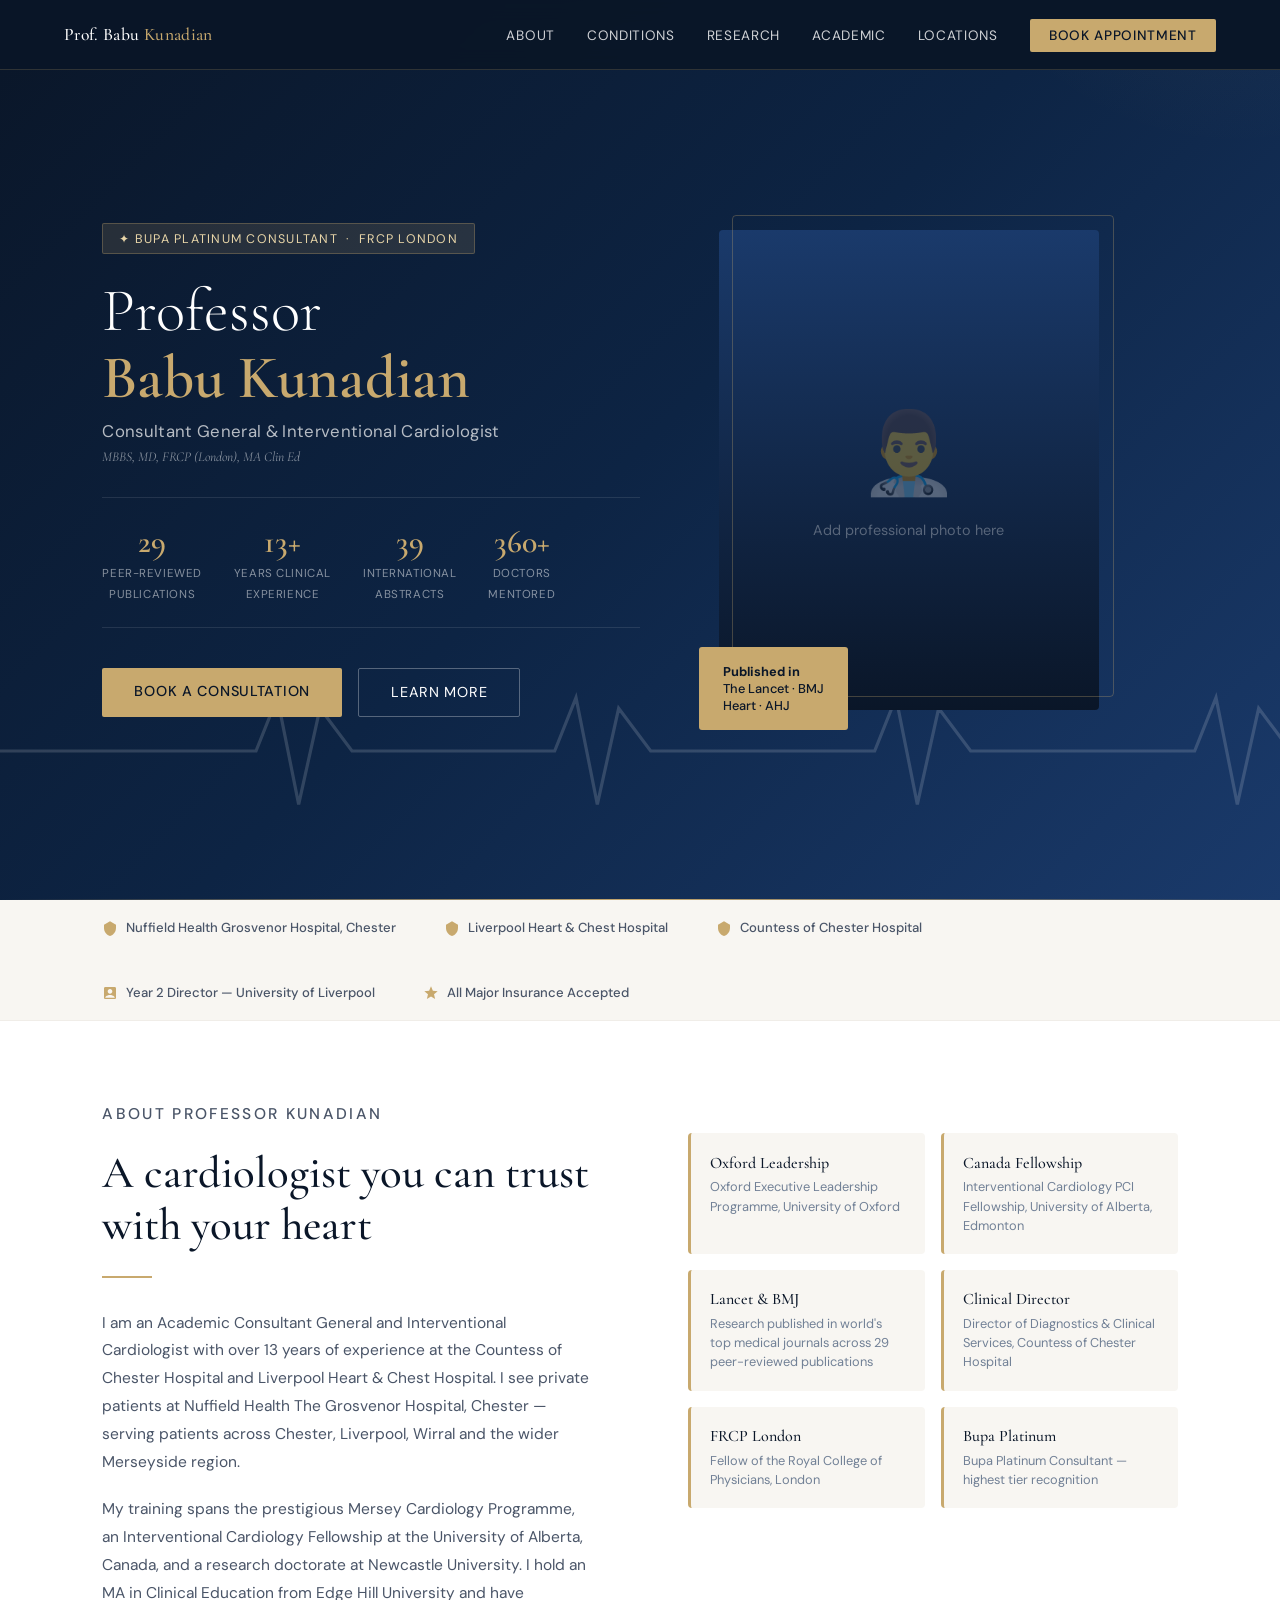
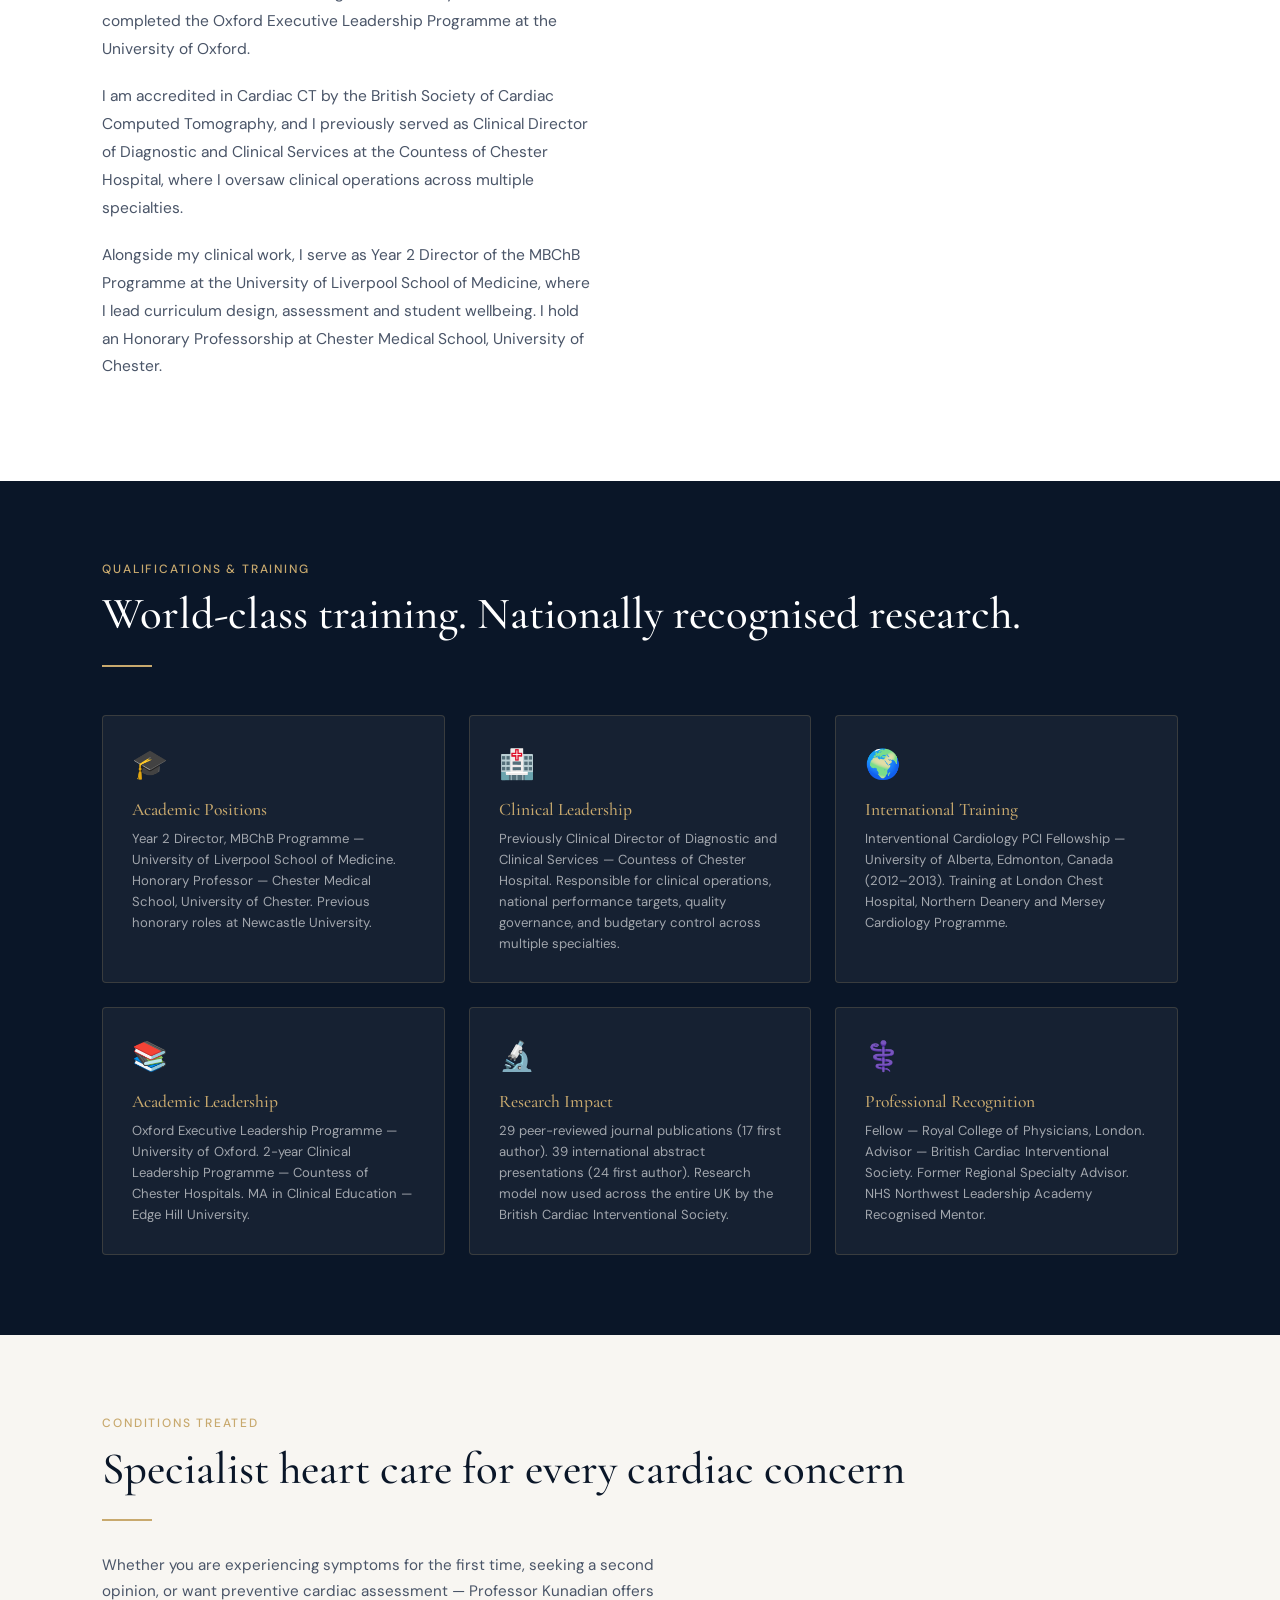
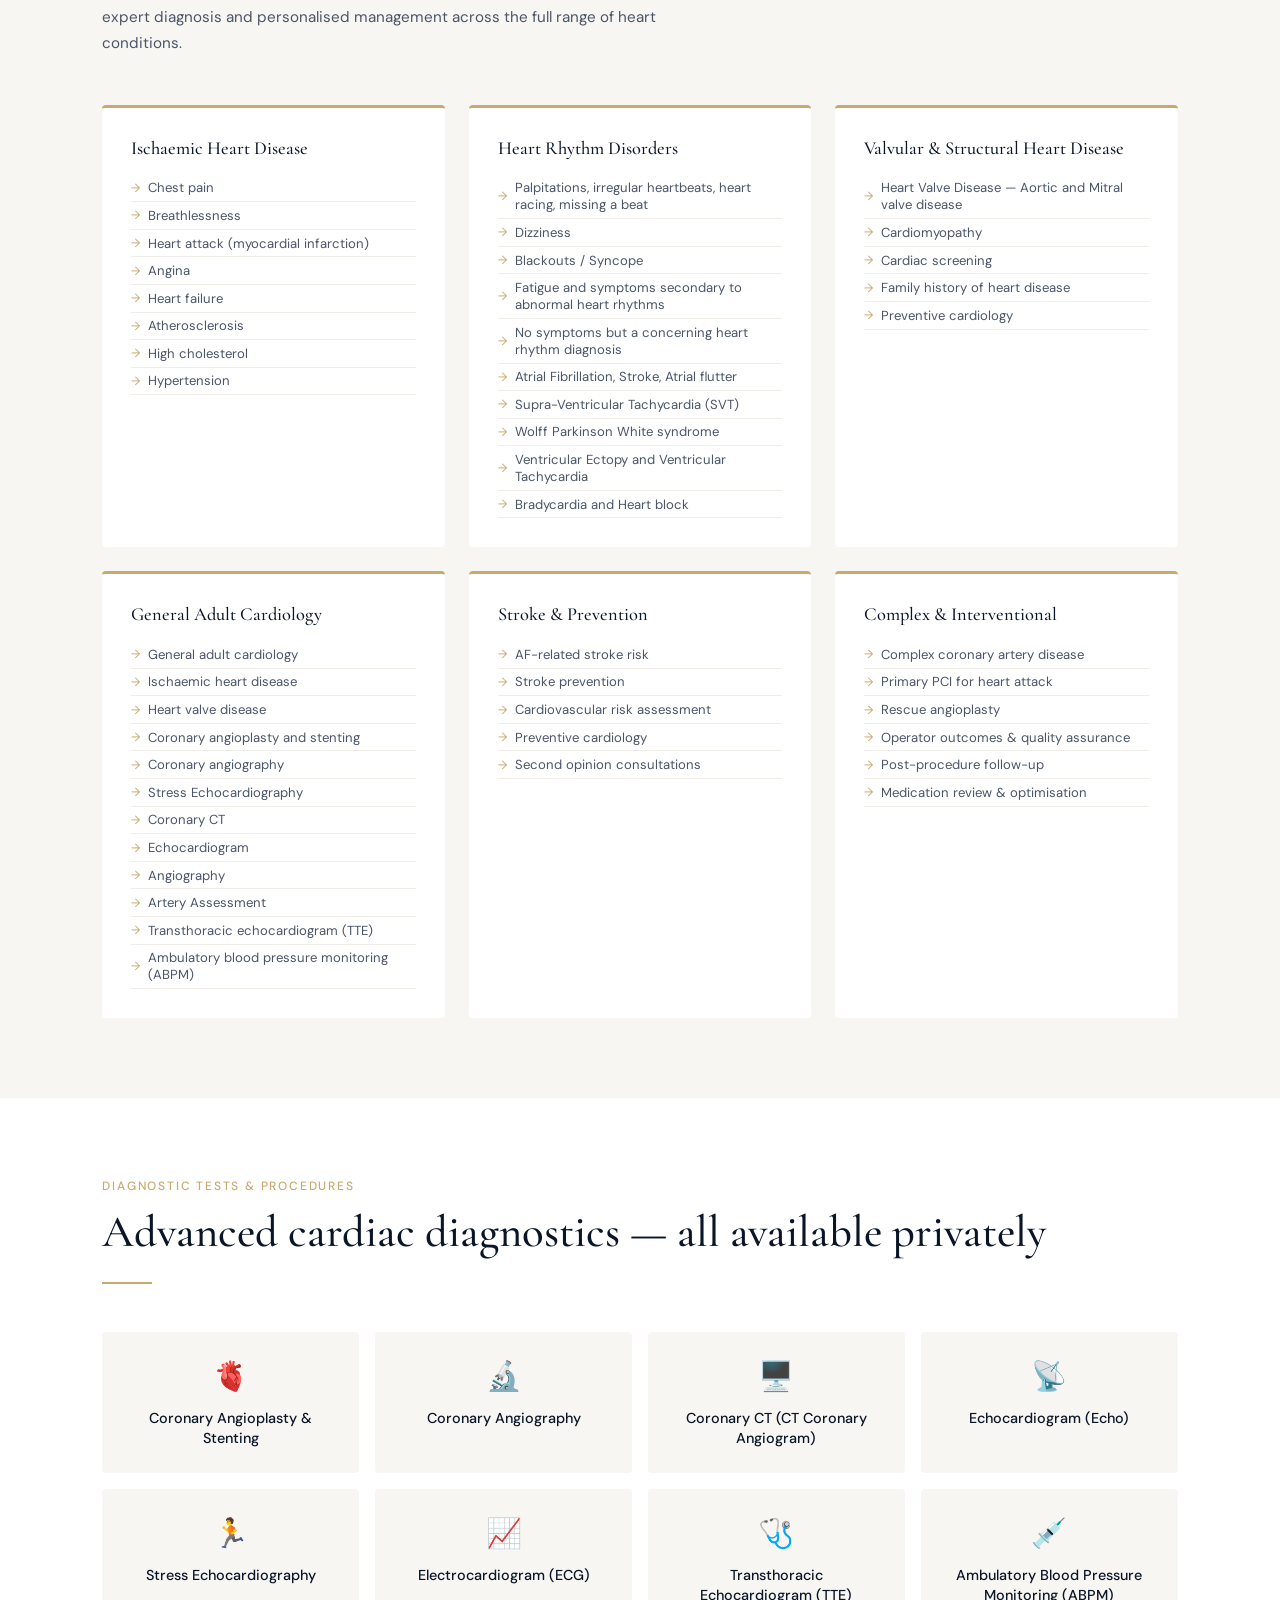
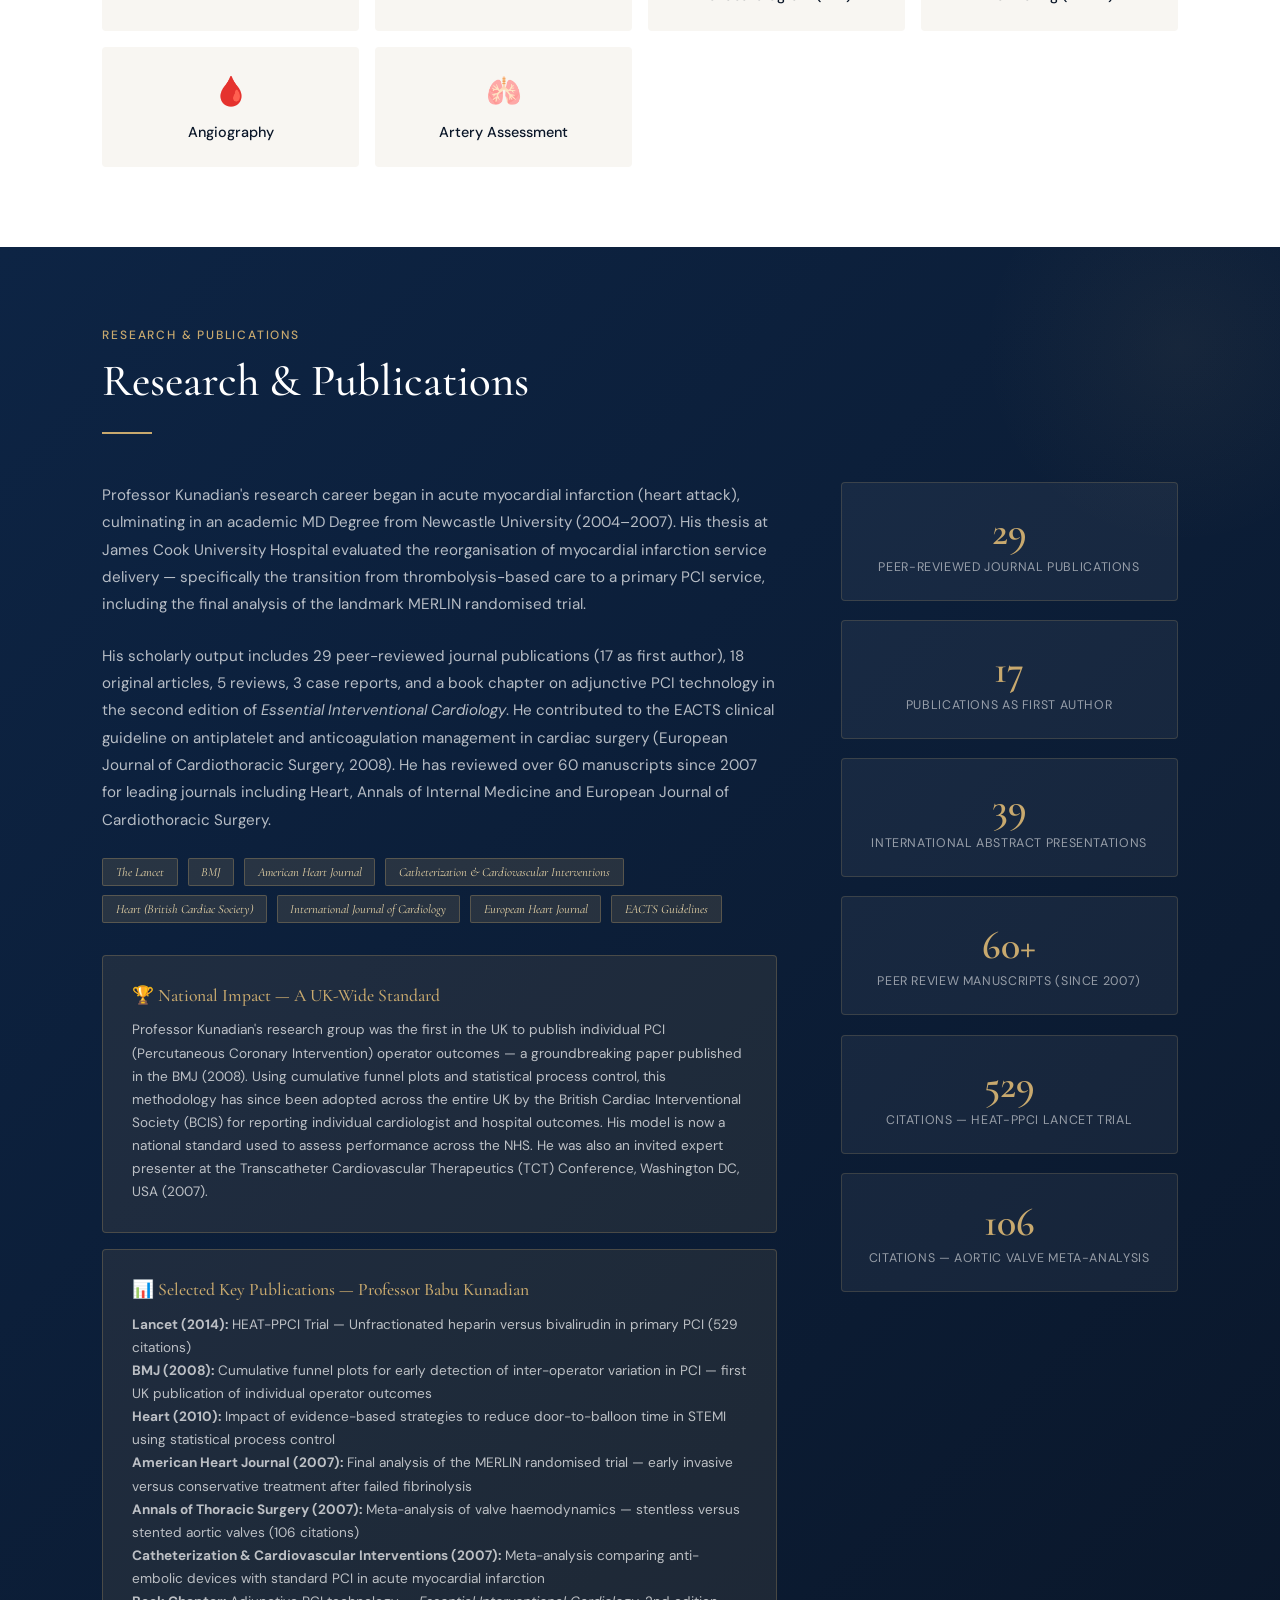
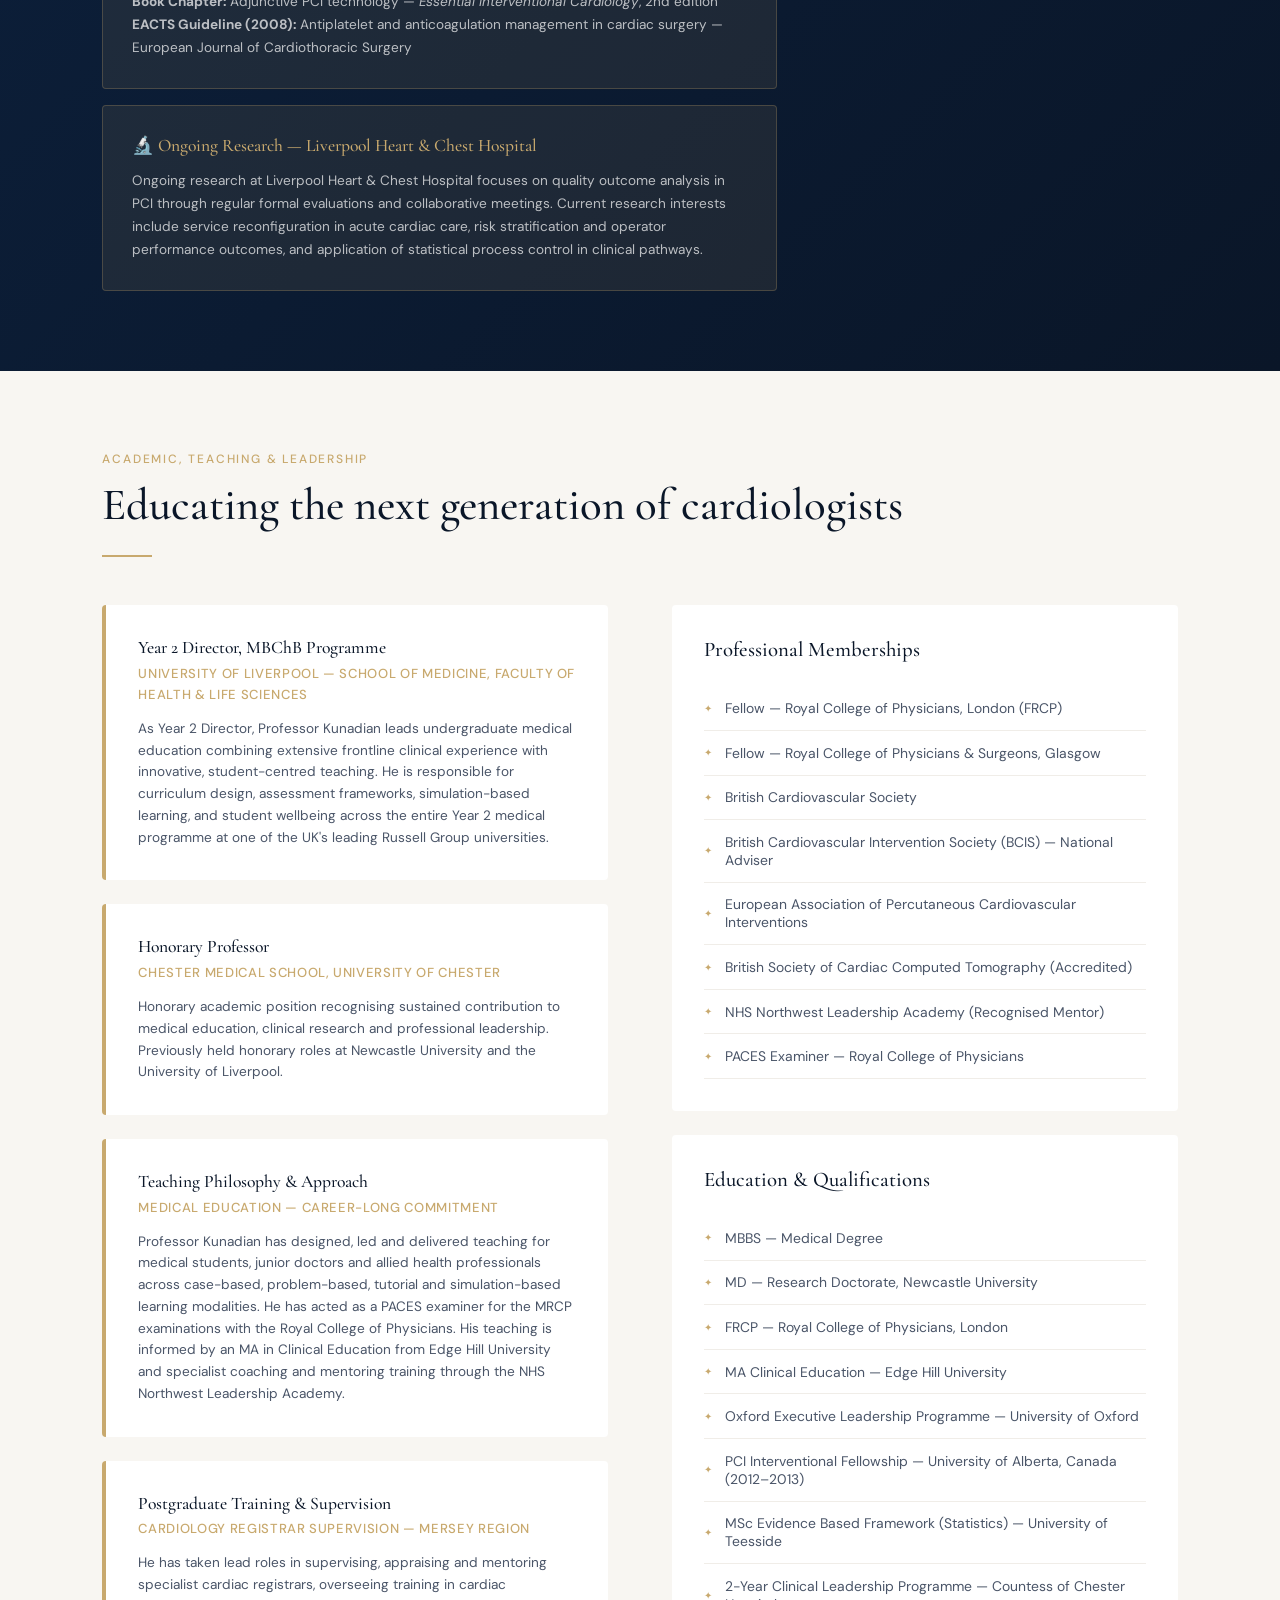
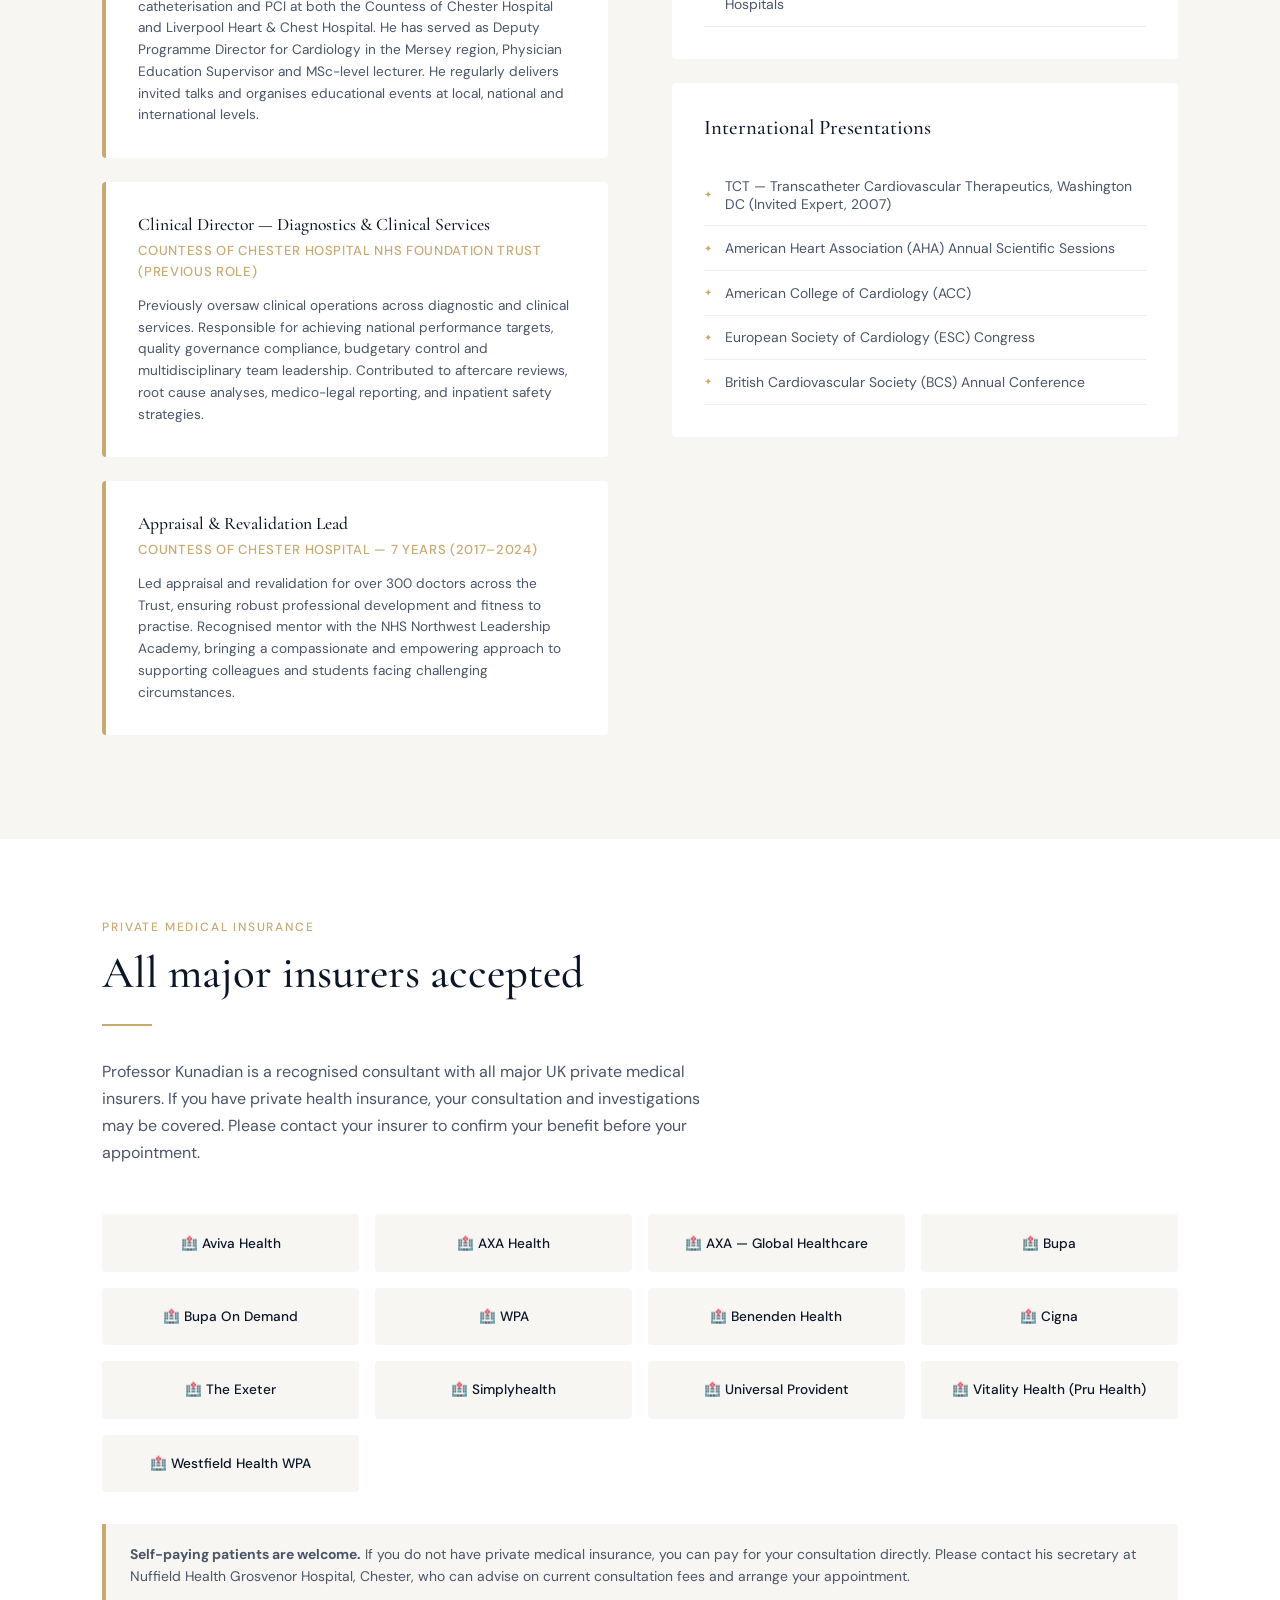
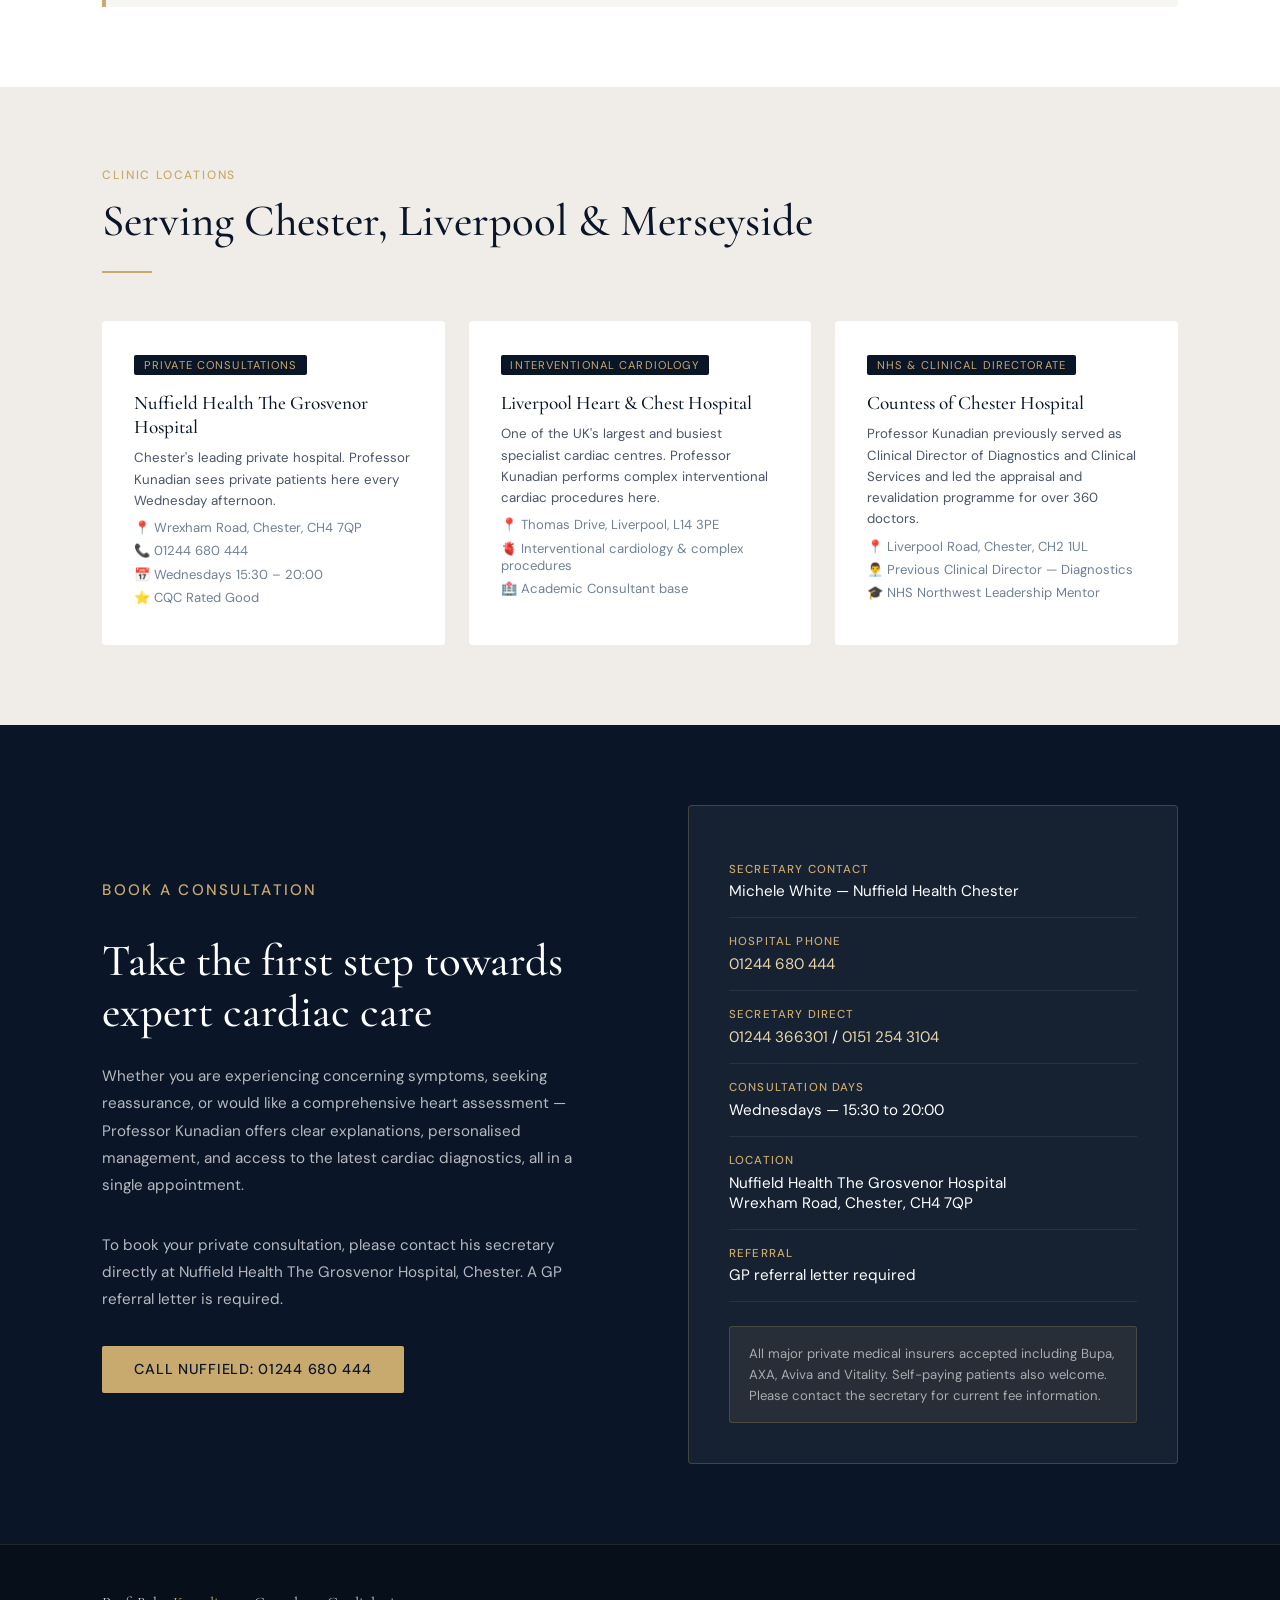
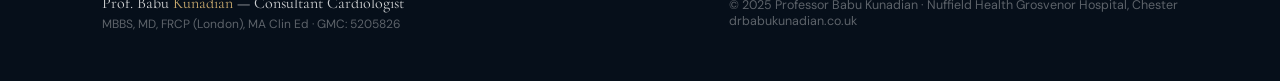
==== index.html @ ca79bd76 "Rename index .html to index.html" ====
<!-- v2.0 updated -->
<!DOCTYPE html>
<html lang="en">
<head>
<meta charset="UTF-8">
<meta name="viewport" content="width=device-width, initial-scale=1.0">
<title>Professor Babu Kunadian | Consultant Cardiologist | Chester & Liverpool</title>
<meta name="description" content="Professor Babu Kunadian - Consultant General and Interventional Cardiologist serving Chester, Liverpool and Merseyside. Nuffield Health Grosvenor Hospital, Chester. Published in The Lancet and BMJ.">
<link rel="preconnect" href="https://fonts.googleapis.com">
<link href="https://fonts.googleapis.com/css2?family=Cormorant+Garamond:wght@300;400;500;600;700&family=DM+Sans:wght@300;400;500&display=swap" rel="stylesheet">
<style>
  :root {
    --navy: #0a1628;
    --deep-blue: #0d2444;
    --mid-blue: #1a3a6b;
    --accent: #c8a96e;
    --accent-light: #e8d5a8;
    --white: #ffffff;
    --off-white: #f8f6f2;
    --light-grey: #f0ede8;
    --text-dark: #1a1a2e;
    --text-mid: #4a5568;
    --text-light: #718096;
    --nhs-blue: #005eb8;
  }

  * { margin: 0; padding: 0; box-sizing: border-box; }

  html { scroll-behavior: smooth; }

  body {
    font-family: 'DM Sans', sans-serif;
    color: var(--text-dark);
    background: var(--white);
    overflow-x: hidden;
  }

  h1, h2, h3, h4 {
    font-family: 'Cormorant Garamond', serif;
    font-weight: 500;
  }

  /* NAV */
  nav {
    position: fixed;
    top: 0; left: 0; right: 0;
    z-index: 1000;
    background: rgba(10, 22, 40, 0.97);
    backdrop-filter: blur(10px);
    padding: 0 5%;
    display: flex;
    justify-content: space-between;
    align-items: center;
    height: 70px;
    border-bottom: 1px solid rgba(200, 169, 110, 0.2);
  }

  .nav-logo {
    font-family: 'Cormorant Garamond', serif;
    color: var(--white);
    font-size: 1.1rem;
    font-weight: 500;
    letter-spacing: 0.02em;
  }

  .nav-logo span { color: var(--accent); }

  .nav-links {
    display: flex;
    gap: 2rem;
    list-style: none;
  }

  .nav-links a {
    color: rgba(255,255,255,0.8);
    text-decoration: none;
    font-size: 0.85rem;
    letter-spacing: 0.05em;
    text-transform: uppercase;
    transition: color 0.3s;
  }

  .nav-links a:hover { color: var(--accent); }

  .nav-cta {
    background: var(--accent);
    color: var(--navy) !important;
    padding: 0.5rem 1.2rem;
    border-radius: 2px;
    font-weight: 500 !important;
  }

  /* HERO */
  .hero {
    min-height: 100vh;
    background: linear-gradient(135deg, var(--navy) 0%, var(--deep-blue) 50%, var(--mid-blue) 100%);
    display: grid;
    grid-template-columns: 1fr 1fr;
    align-items: center;
    padding: 100px 8% 60px;
    position: relative;
    overflow: hidden;
  }

  .hero::before {
    content: '';
    position: absolute;
    top: -50%;
    right: -20%;
    width: 600px;
    height: 600px;
    background: radial-gradient(circle, rgba(200,169,110,0.08) 0%, transparent 70%);
    border-radius: 50%;
  }

  .hero::after {
    content: '';
    position: absolute;
    bottom: 0;
    left: 0;
    right: 0;
    height: 1px;
    background: linear-gradient(90deg, transparent, var(--accent), transparent);
  }

  /* ECG line animation */
  .ecg-container {
    position: absolute;
    bottom: 80px;
    left: 0;
    right: 0;
    opacity: 0.15;
    overflow: hidden;
  }

  .ecg-line {
    width: 200%;
    animation: ecgScroll 8s linear infinite;
  }

  @keyframes ecgScroll {
    0% { transform: translateX(0); }
    100% { transform: translateX(-50%); }
  }

  .hero-content {
    position: relative;
    z-index: 2;
    animation: fadeInUp 1s ease forwards;
  }

  @keyframes fadeInUp {
    from { opacity: 0; transform: translateY(30px); }
    to { opacity: 1; transform: translateY(0); }
  }

  .hero-badge {
    display: inline-flex;
    align-items: center;
    gap: 0.5rem;
    background: rgba(200,169,110,0.15);
    border: 1px solid rgba(200,169,110,0.3);
    color: var(--accent-light);
    padding: 0.4rem 1rem;
    border-radius: 2px;
    font-size: 0.78rem;
    letter-spacing: 0.1em;
    text-transform: uppercase;
    margin-bottom: 1.5rem;
  }

  .hero h1 {
    font-size: 3.8rem;
    color: var(--white);
    line-height: 1.1;
    margin-bottom: 0.5rem;
    font-weight: 300;
  }

  .hero h1 strong {
    display: block;
    color: var(--accent);
    font-weight: 600;
  }

  .hero-title {
    color: rgba(255,255,255,0.7);
    font-size: 1.05rem;
    margin-bottom: 0.4rem;
    letter-spacing: 0.02em;
  }

  .hero-quals {
    color: rgba(255,255,255,0.5);
    font-size: 0.85rem;
    margin-bottom: 2rem;
    font-family: 'Cormorant Garamond', serif;
    font-style: italic;
  }

  .hero-stats {
    display: flex;
    gap: 2rem;
    margin-bottom: 2.5rem;
    padding: 1.5rem 0;
    border-top: 1px solid rgba(255,255,255,0.1);
    border-bottom: 1px solid rgba(255,255,255,0.1);
  }

  .stat {
    text-align: center;
  }

  .stat-number {
    font-family: 'Cormorant Garamond', serif;
    font-size: 2rem;
    color: var(--accent);
    font-weight: 600;
    display: block;
  }

  .stat-label {
    font-size: 0.72rem;
    color: rgba(255,255,255,0.5);
    text-transform: uppercase;
    letter-spacing: 0.05em;
  }

  .hero-btns {
    display: flex;
    gap: 1rem;
    flex-wrap: wrap;
  }

  .btn-primary {
    background: var(--accent);
    color: var(--navy);
    padding: 0.9rem 2rem;
    text-decoration: none;
    font-size: 0.9rem;
    font-weight: 500;
    letter-spacing: 0.05em;
    text-transform: uppercase;
    border-radius: 2px;
    transition: all 0.3s;
    display: inline-block;
  }

  .btn-primary:hover {
    background: var(--accent-light);
    transform: translateY(-2px);
  }

  .btn-outline {
    border: 1px solid rgba(255,255,255,0.3);
    color: var(--white);
    padding: 0.9rem 2rem;
    text-decoration: none;
    font-size: 0.9rem;
    letter-spacing: 0.05em;
    text-transform: uppercase;
    border-radius: 2px;
    transition: all 0.3s;
    display: inline-block;
  }

  .btn-outline:hover {
    border-color: var(--accent);
    color: var(--accent);
  }

  .hero-image {
    position: relative;
    z-index: 2;
    display: flex;
    justify-content: center;
    align-items: flex-end;
    animation: fadeInRight 1s ease 0.3s both;
  }

  @keyframes fadeInRight {
    from { opacity: 0; transform: translateX(30px); }
    to { opacity: 1; transform: translateX(0); }
  }

  .hero-photo-frame {
    position: relative;
    width: 380px;
    height: 480px;
  }

  .hero-photo-frame::before {
    content: '';
    position: absolute;
    top: -15px;
    right: -15px;
    width: 100%;
    height: 100%;
    border: 1px solid rgba(200,169,110,0.3);
    border-radius: 4px;
  }

  .hero-photo {
    width: 100%;
    height: 100%;
    object-fit: cover;
    border-radius: 4px;
    filter: brightness(0.95);
  }

  .hero-photo-placeholder {
    width: 100%;
    height: 100%;
    background: linear-gradient(180deg, var(--mid-blue) 0%, var(--navy) 100%);
    border-radius: 4px;
    display: flex;
    flex-direction: column;
    align-items: center;
    justify-content: center;
    color: rgba(255,255,255,0.3);
    font-size: 5rem;
  }

  .hero-credentials {
    position: absolute;
    bottom: -20px;
    left: -20px;
    background: var(--accent);
    color: var(--navy);
    padding: 1rem 1.5rem;
    border-radius: 3px;
    font-size: 0.8rem;
    font-weight: 500;
    max-width: 200px;
  }

  /* TRUST BAR */
  .trust-bar {
    background: var(--off-white);
    padding: 1.2rem 8%;
    display: flex;
    align-items: center;
    gap: 3rem;
    border-bottom: 1px solid var(--light-grey);
    flex-wrap: wrap;
  }

  .trust-item {
    display: flex;
    align-items: center;
    gap: 0.5rem;
    font-size: 0.82rem;
    color: var(--text-mid);
    font-weight: 500;
  }

  .trust-item svg {
    color: var(--accent);
    flex-shrink: 0;
  }

  /* SECTIONS */
  section { padding: 80px 8%; }

  .section-label {
    font-size: 0.75rem;
    letter-spacing: 0.15em;
    text-transform: uppercase;
    color: var(--accent);
    margin-bottom: 0.8rem;
    font-weight: 500;
  }

  .section-title {
    font-size: 2.8rem;
    color: var(--navy);
    line-height: 1.15;
    margin-bottom: 1.5rem;
  }

  .section-divider {
    width: 50px;
    height: 2px;
    background: var(--accent);
    margin-bottom: 2rem;
  }

  /* ABOUT */
  .about {
    background: var(--white);
    display: grid;
    grid-template-columns: 1fr 1fr;
    gap: 6rem;
    align-items: start;
  }

  .about-text p {
    color: var(--text-mid);
    line-height: 1.8;
    margin-bottom: 1.2rem;
    font-size: 0.97rem;
  }

  .about-highlights {
    display: grid;
    grid-template-columns: 1fr 1fr;
    gap: 1rem;
    margin-top: 2rem;
  }

  .highlight-card {
    background: var(--off-white);
    padding: 1.2rem;
    border-radius: 4px;
    border-left: 3px solid var(--accent);
  }

  .highlight-card h4 {
    font-family: 'Cormorant Garamond', serif;
    font-size: 1rem;
    color: var(--navy);
    margin-bottom: 0.3rem;
  }

  .highlight-card p {
    font-size: 0.8rem;
    color: var(--text-light);
    line-height: 1.5;
  }

  /* CREDENTIALS */
  .credentials-section {
    background: var(--navy);
    padding: 80px 8%;
  }

  .credentials-section .section-title { color: var(--white); }

  .credentials-grid {
    display: grid;
    grid-template-columns: repeat(3, 1fr);
    gap: 1.5rem;
    margin-top: 3rem;
  }

  .credential-card {
    background: rgba(255,255,255,0.05);
    border: 1px solid rgba(200,169,110,0.2);
    padding: 1.8rem;
    border-radius: 4px;
    transition: all 0.3s;
  }

  .credential-card:hover {
    background: rgba(200,169,110,0.08);
    border-color: rgba(200,169,110,0.4);
    transform: translateY(-3px);
  }

  .credential-icon {
    font-size: 1.8rem;
    margin-bottom: 1rem;
  }

  .credential-card h3 {
    font-size: 1.1rem;
    color: var(--accent);
    margin-bottom: 0.5rem;
    font-family: 'Cormorant Garamond', serif;
  }

  .credential-card p {
    font-size: 0.82rem;
    color: rgba(255,255,255,0.6);
    line-height: 1.6;
  }

  /* CONDITIONS */
  .conditions-section { background: var(--off-white); }

  .conditions-intro {
    max-width: 600px;
    margin-bottom: 3rem;
  }

  .conditions-intro p {
    color: var(--text-mid);
    line-height: 1.7;
    font-size: 0.95rem;
  }

  .conditions-grid {
    display: grid;
    grid-template-columns: repeat(3, 1fr);
    gap: 1.5rem;
  }

  .condition-card {
    background: var(--white);
    padding: 1.8rem;
    border-radius: 4px;
    border-top: 3px solid var(--accent);
    transition: all 0.3s;
  }

  .condition-card:hover {
    transform: translateY(-4px);
    box-shadow: 0 15px 40px rgba(0,0,0,0.08);
  }

  .condition-card h3 {
    font-size: 1.15rem;
    color: var(--navy);
    margin-bottom: 1rem;
    font-family: 'Cormorant Garamond', serif;
  }

  .condition-card ul {
    list-style: none;
    padding: 0;
  }

  .condition-card ul li {
    font-size: 0.82rem;
    color: var(--text-mid);
    padding: 0.3rem 0;
    border-bottom: 1px solid var(--light-grey);
    display: flex;
    align-items: center;
    gap: 0.5rem;
  }

  .condition-card ul li::before {
    content: '→';
    color: var(--accent);
    font-size: 0.75rem;
  }

  /* TREATMENTS */
  .treatments-section { background: var(--white); }

  .treatments-grid {
    display: grid;
    grid-template-columns: repeat(4, 1fr);
    gap: 1rem;
    margin-top: 3rem;
  }

  .treatment-item {
    background: var(--off-white);
    padding: 1.5rem;
    border-radius: 4px;
    text-align: center;
    transition: all 0.3s;
    border: 1px solid transparent;
  }

  .treatment-item:hover {
    border-color: var(--accent);
    background: white;
  }

  .treatment-icon { font-size: 1.8rem; margin-bottom: 0.8rem; }

  .treatment-item h4 {
    font-size: 0.9rem;
    color: var(--navy);
    font-family: 'DM Sans', sans-serif;
    font-weight: 500;
    line-height: 1.4;
  }

  /* RESEARCH */
  .research-section {
    background: linear-gradient(135deg, var(--deep-blue) 0%, var(--navy) 100%);
    padding: 80px 8%;
    position: relative;
    overflow: hidden;
  }

  .research-section::before {
    content: '';
    position: absolute;
    top: -100px;
    right: -100px;
    width: 400px;
    height: 400px;
    background: radial-gradient(circle, rgba(200,169,110,0.06) 0%, transparent 70%);
    border-radius: 50%;
  }

  .research-section .section-title { color: var(--white); }

  .research-grid {
    display: grid;
    grid-template-columns: 2fr 1fr;
    gap: 4rem;
    margin-top: 3rem;
    align-items: start;
  }

  .research-main p {
    color: rgba(255,255,255,0.7);
    line-height: 1.8;
    margin-bottom: 1.5rem;
    font-size: 0.95rem;
  }

  .research-impact {
    background: rgba(200,169,110,0.1);
    border: 1px solid rgba(200,169,110,0.25);
    padding: 1.8rem;
    border-radius: 4px;
    margin-top: 1.5rem;
  }

  .research-impact h4 {
    font-family: 'Cormorant Garamond', serif;
    color: var(--accent);
    font-size: 1.1rem;
    margin-bottom: 0.8rem;
  }

  .research-impact p {
    color: rgba(255,255,255,0.7);
    font-size: 0.85rem;
    line-height: 1.7;
    margin: 0;
  }

  .research-stats {
    display: flex;
    flex-direction: column;
    gap: 1.2rem;
  }

  .research-stat-card {
    background: rgba(255,255,255,0.05);
    border: 1px solid rgba(200,169,110,0.2);
    padding: 1.5rem;
    border-radius: 4px;
    text-align: center;
  }

  .research-stat-number {
    font-family: 'Cormorant Garamond', serif;
    font-size: 2.5rem;
    color: var(--accent);
    font-weight: 600;
    display: block;
  }

  .research-stat-label {
    font-size: 0.78rem;
    color: rgba(255,255,255,0.55);
    text-transform: uppercase;
    letter-spacing: 0.05em;
  }

  .publications-badge {
    display: flex;
    flex-wrap: wrap;
    gap: 0.6rem;
    margin-top: 1.5rem;
  }

  .pub-badge {
    background: rgba(200,169,110,0.15);
    border: 1px solid rgba(200,169,110,0.3);
    color: var(--accent-light);
    padding: 0.3rem 0.8rem;
    border-radius: 2px;
    font-size: 0.78rem;
    font-family: 'Cormorant Garamond', serif;
    font-style: italic;
  }

  /* ACADEMIC */
  .academic-section { background: var(--off-white); }

  .academic-grid {
    display: grid;
    grid-template-columns: 1fr 1fr;
    gap: 4rem;
    margin-top: 3rem;
  }

  .academic-role {
    background: var(--white);
    padding: 2rem;
    border-radius: 4px;
    border-left: 4px solid var(--accent);
    margin-bottom: 1.5rem;
  }

  .academic-role h4 {
    font-family: 'Cormorant Garamond', serif;
    font-size: 1.1rem;
    color: var(--navy);
    margin-bottom: 0.3rem;
  }

  .academic-role .org {
    font-size: 0.82rem;
    color: var(--accent);
    font-weight: 500;
    margin-bottom: 0.8rem;
    text-transform: uppercase;
    letter-spacing: 0.05em;
  }

  .academic-role p {
    font-size: 0.85rem;
    color: var(--text-mid);
    line-height: 1.6;
  }

  .memberships-list {
    background: var(--white);
    padding: 2rem;
    border-radius: 4px;
  }

  .memberships-list h3 {
    font-size: 1.3rem;
    color: var(--navy);
    margin-bottom: 1.5rem;
  }

  .membership-item {
    display: flex;
    align-items: center;
    gap: 0.8rem;
    padding: 0.8rem 0;
    border-bottom: 1px solid var(--light-grey);
    font-size: 0.87rem;
    color: var(--text-mid);
  }

  .membership-item::before {
    content: '✦';
    color: var(--accent);
    font-size: 0.6rem;
    flex-shrink: 0;
  }

  /* INSURANCE */
  .insurance-section { background: var(--white); }

  .insurance-intro {
    max-width: 600px;
    margin-bottom: 3rem;
  }

  .insurance-intro p {
    color: var(--text-mid);
    line-height: 1.7;
  }

  .insurance-grid {
    display: grid;
    grid-template-columns: repeat(4, 1fr);
    gap: 1rem;
    margin-bottom: 2rem;
  }

  .insurer-card {
    background: var(--off-white);
    padding: 1.2rem;
    border-radius: 4px;
    text-align: center;
    font-size: 0.85rem;
    color: var(--navy);
    font-weight: 500;
    border: 1px solid transparent;
    transition: all 0.3s;
  }

  .insurer-card:hover {
    border-color: var(--accent);
    background: var(--white);
  }

  .self-pay-note {
    background: var(--off-white);
    border-left: 4px solid var(--accent);
    padding: 1.2rem 1.5rem;
    border-radius: 0 4px 4px 0;
    font-size: 0.87rem;
    color: var(--text-mid);
    line-height: 1.6;
  }

  /* LOCATIONS */
  .locations-section { background: var(--light-grey); }

  .locations-grid {
    display: grid;
    grid-template-columns: repeat(3, 1fr);
    gap: 1.5rem;
    margin-top: 3rem;
  }

  .location-card {
    background: var(--white);
    padding: 2rem;
    border-radius: 4px;
    transition: all 0.3s;
  }

  .location-card:hover {
    transform: translateY(-4px);
    box-shadow: 0 15px 40px rgba(0,0,0,0.08);
  }

  .location-tag {
    display: inline-block;
    background: var(--navy);
    color: var(--accent);
    font-size: 0.7rem;
    padding: 0.2rem 0.6rem;
    border-radius: 2px;
    text-transform: uppercase;
    letter-spacing: 0.1em;
    margin-bottom: 1rem;
  }

  .location-card h3 {
    font-size: 1.2rem;
    color: var(--navy);
    margin-bottom: 0.5rem;
  }

  .location-card p {
    font-size: 0.83rem;
    color: var(--text-mid);
    line-height: 1.6;
    margin-bottom: 0.5rem;
  }

  .location-detail {
    display: flex;
    align-items: center;
    gap: 0.4rem;
    font-size: 0.82rem;
    color: var(--text-light);
    margin-bottom: 0.4rem;
  }

  /* BOOKING */
  .booking-section {
    background: var(--navy);
    padding: 80px 8%;
    display: grid;
    grid-template-columns: 1fr 1fr;
    gap: 6rem;
    align-items: center;
  }

  .booking-content .section-title { color: var(--white); }

  .booking-content p {
    color: rgba(255,255,255,0.7);
    line-height: 1.8;
    margin-bottom: 2rem;
    font-size: 0.95rem;
  }

  .booking-details {
    background: rgba(255,255,255,0.05);
    border: 1px solid rgba(200,169,110,0.25);
    padding: 2.5rem;
    border-radius: 4px;
  }

  .booking-detail-item {
    padding: 1rem 0;
    border-bottom: 1px solid rgba(255,255,255,0.08);
  }

  .booking-detail-item:last-child { border-bottom: none; }

  .booking-detail-label {
    font-size: 0.72rem;
    text-transform: uppercase;
    letter-spacing: 0.1em;
    color: var(--accent);
    margin-bottom: 0.3rem;
    font-weight: 500;
  }

  .booking-detail-value {
    font-size: 0.95rem;
    color: var(--white);
    font-weight: 400;
  }

  .booking-detail-value a {
    color: var(--accent-light);
    text-decoration: none;
  }

  .booking-note {
    background: rgba(200,169,110,0.1);
    border: 1px solid rgba(200,169,110,0.2);
    padding: 1rem 1.2rem;
    border-radius: 3px;
    font-size: 0.82rem;
    color: rgba(255,255,255,0.6);
    margin-top: 1.5rem;
    line-height: 1.6;
  }

  /* FOOTER */
  footer {
    background: #060f1a;
    padding: 3rem 8%;
    display: flex;
    justify-content: space-between;
    align-items: center;
    flex-wrap: wrap;
    gap: 1rem;
    border-top: 1px solid rgba(200,169,110,0.15);
  }

  .footer-left {
    font-family: 'Cormorant Garamond', serif;
    color: rgba(255,255,255,0.8);
    font-size: 1rem;
  }

  .footer-left span { color: var(--accent); }

  .footer-right {
    font-size: 0.78rem;
    color: rgba(255,255,255,0.35);
  }

  /* RESPONSIVE */
  @media (max-width: 900px) {
    .hero { grid-template-columns: 1fr; padding-top: 120px; }
    .hero-image { display: none; }
    .about { grid-template-columns: 1fr; gap: 2rem; }
    .conditions-grid { grid-template-columns: 1fr; }
    .treatments-grid { grid-template-columns: repeat(2, 1fr); }
    .credentials-grid { grid-template-columns: 1fr; }
    .research-grid { grid-template-columns: 1fr; }
    .academic-grid { grid-template-columns: 1fr; }
    .insurance-grid { grid-template-columns: repeat(2, 1fr); }
    .locations-grid { grid-template-columns: 1fr; }
    .booking-section { grid-template-columns: 1fr; gap: 2rem; }
    .nav-links { display: none; }
    .hero h1 { font-size: 2.5rem; }
    .hero-stats { gap: 1rem; }
    .section-title { font-size: 2rem; }
  }
</style>
</head>
<body>

<!-- NAV -->
<nav>
  <div class="nav-logo">Prof. Babu <span>Kunadian</span></div>
  <ul class="nav-links">
    <li><a href="#about">About</a></li>
    <li><a href="#conditions">Conditions</a></li>
    <li><a href="#research">Research</a></li>
    <li><a href="#academic">Academic</a></li>
    <li><a href="#locations">Locations</a></li>
    <li><a href="#book" class="nav-cta">Book Appointment</a></li>
  </ul>
</nav>

<!-- HERO -->
<section class="hero">
  <div class="hero-content">
    <div class="hero-badge">
      ✦ Bupa Platinum Consultant &nbsp;·&nbsp; FRCP London
    </div>
    <h1>Professor<strong>Babu Kunadian</strong></h1>
    <p class="hero-title">Consultant General & Interventional Cardiologist</p>
    <p class="hero-quals">MBBS, MD, FRCP (London), MA Clin Ed</p>

    <div class="hero-stats">
      <div class="stat">
        <span class="stat-number">29</span>
        <span class="stat-label">Peer-Reviewed<br>Publications</span>
      </div>
      <div class="stat">
        <span class="stat-number">13+</span>
        <span class="stat-label">Years Clinical<br>Experience</span>
      </div>
      <div class="stat">
        <span class="stat-number">39</span>
        <span class="stat-label">International<br>Abstracts</span>
      </div>
      <div class="stat">
        <span class="stat-number">360+</span>
        <span class="stat-label">Doctors<br>Mentored</span>
      </div>
    </div>

    <div class="hero-btns">
      <a href="#book" class="btn-primary">Book a Consultation</a>
      <a href="#about" class="btn-outline">Learn More</a>
    </div>
  </div>

  <div class="hero-image">
    <div class="hero-photo-frame">
      <div class="hero-photo-placeholder">
        👨‍⚕️
        <p style="font-size:0.9rem;margin-top:1rem;text-align:center;padding:0 1rem;">Add professional photo here</p>
      </div>
      <div class="hero-credentials">
        <strong>Published in</strong><br>
        The Lancet · BMJ<br>
        Heart · AHJ
      </div>
    </div>
  </div>

  <!-- ECG animation -->
  <div class="ecg-container">
    <svg class="ecg-line" viewBox="0 0 1200 60" fill="none" xmlns="http://www.w3.org/2000/svg">
      <polyline points="0,30 100,30 120,30 130,5 140,55 150,10 165,30 200,30 250,30 260,30 270,5 280,55 290,10 305,30 350,30 400,30 410,30 420,5 430,55 440,10 455,30 500,30 550,30 560,30 570,5 580,55 590,10 605,30 650,30 700,30 710,30 720,5 730,55 740,10 755,30 800,30 850,30 860,30 870,5 880,55 890,10 905,30 950,30 1000,30 1010,30 1020,5 1030,55 1040,10 1055,30 1100,30 1150,30 1160,30 1170,5 1180,55 1190,10 1200,30" stroke="white" stroke-width="1.5" fill="none"/>
    </svg>
  </div>
</section>

<!-- TRUST BAR -->
<div class="trust-bar">
  <div class="trust-item">
    <svg width="16" height="16" viewBox="0 0 24 24" fill="currentColor"><path d="M12 2L3 7v5c0 5.55 3.84 10.74 9 12 5.16-1.26 9-6.45 9-12V7l-9-5z"/></svg>
    Nuffield Health Grosvenor Hospital, Chester
  </div>
  <div class="trust-item">
    <svg width="16" height="16" viewBox="0 0 24 24" fill="currentColor"><path d="M12 2L3 7v5c0 5.55 3.84 10.74 9 12 5.16-1.26 9-6.45 9-12V7l-9-5z"/></svg>
    Liverpool Heart & Chest Hospital
  </div>
  <div class="trust-item">
    <svg width="16" height="16" viewBox="0 0 24 24" fill="currentColor"><path d="M12 2L3 7v5c0 5.55 3.84 10.74 9 12 5.16-1.26 9-6.45 9-12V7l-9-5z"/></svg>
    Countess of Chester Hospital
  </div>
  <div class="trust-item">
    <svg width="16" height="16" viewBox="0 0 24 24" fill="currentColor"><path d="M19 3H5c-1.1 0-2 .9-2 2v14c0 1.1.9 2 2 2h14c1.1 0 2-.9 2-2V5c0-1.1-.9-2-2-2zm-7 3c1.93 0 3.5 1.57 3.5 3.5S13.93 13 12 13s-3.5-1.57-3.5-3.5S10.07 6 12 6zm7 13H5v-.23c0-.62.28-1.2.76-1.58C7.47 15.82 9.64 15 12 15s4.53.82 6.24 2.19c.48.38.76.97.76 1.58V19z"/></svg>
    Year 2 Director — University of Liverpool
  </div>
  <div class="trust-item">
    <svg width="16" height="16" viewBox="0 0 24 24" fill="currentColor"><path d="M12 17.27L18.18 21l-1.64-7.03L22 9.24l-7.19-.61L12 2 9.19 8.63 2 9.24l5.46 4.73L5.82 21z"/></svg>
    All Major Insurance Accepted
  </div>
</div>

<!-- ABOUT -->
<section class="about" id="about">
  <div class="about-text">
    <p class="section-label">About Professor Kunadian</p>
    <h2 class="section-title">A cardiologist you can trust with your heart</h2>
    <div class="section-divider"></div>
    <p>I am an Academic Consultant General and Interventional Cardiologist with over 13 years of experience at the Countess of Chester Hospital and Liverpool Heart & Chest Hospital. I see private patients at Nuffield Health The Grosvenor Hospital, Chester — serving patients across Chester, Liverpool, Wirral and the wider Merseyside region.</p>
    <p>My training spans the prestigious Mersey Cardiology Programme, an Interventional Cardiology Fellowship at the University of Alberta, Canada, and a research doctorate at Newcastle University. I hold an MA in Clinical Education from Edge Hill University and have completed the Oxford Executive Leadership Programme at the University of Oxford.</p>
    <p>I am accredited in Cardiac CT by the British Society of Cardiac Computed Tomography, and I previously served as Clinical Director of Diagnostic and Clinical Services at the Countess of Chester Hospital, where I oversaw clinical operations across multiple specialties.</p>
    <p>Alongside my clinical work, I serve as Year 2 Director of the MBChB Programme at the University of Liverpool School of Medicine, where I lead curriculum design, assessment and student wellbeing. I hold an Honorary Professorship at Chester Medical School, University of Chester.</p>
  </div>

  <div>
    <div class="about-highlights">
      <div class="highlight-card">
        <h4>Oxford Leadership</h4>
        <p>Oxford Executive Leadership Programme, University of Oxford</p>
      </div>
      <div class="highlight-card">
        <h4>Canada Fellowship</h4>
        <p>Interventional Cardiology PCI Fellowship, University of Alberta, Edmonton</p>
      </div>
      <div class="highlight-card">
        <h4>Lancet & BMJ</h4>
        <p>Research published in world's top medical journals across 29 peer-reviewed publications</p>
      </div>
      <div class="highlight-card">
        <h4>Clinical Director</h4>
        <p>Director of Diagnostics & Clinical Services, Countess of Chester Hospital</p>
      </div>
      <div class="highlight-card">
        <h4>FRCP London</h4>
        <p>Fellow of the Royal College of Physicians, London</p>
      </div>
      <div class="highlight-card">
        <h4>Bupa Platinum</h4>
        <p>Bupa Platinum Consultant — highest tier recognition</p>
      </div>
    </div>
  </div>
</section>

<!-- CREDENTIALS -->
<section class="credentials-section" id="credentials">
  <p class="section-label" style="color:var(--accent)">Qualifications & Training</p>
  <h2 class="section-title">World-class training. Nationally recognised research.</h2>
  <div class="section-divider"></div>

  <div class="credentials-grid">
    <div class="credential-card">
      <div class="credential-icon">🎓</div>
      <h3>Academic Positions</h3>
      <p>Year 2 Director, MBChB Programme — University of Liverpool School of Medicine. Honorary Professor — Chester Medical School, University of Chester. Previous honorary roles at Newcastle University.</p>
    </div>
    <div class="credential-card">
      <div class="credential-icon">🏥</div>
      <h3>Clinical Leadership</h3>
      <p>Previously Clinical Director of Diagnostic and Clinical Services — Countess of Chester Hospital. Responsible for clinical operations, national performance targets, quality governance, and budgetary control across multiple specialties.</p>
    </div>
    <div class="credential-card">
      <div class="credential-icon">🌍</div>
      <h3>International Training</h3>
      <p>Interventional Cardiology PCI Fellowship — University of Alberta, Edmonton, Canada (2012–2013). Training at London Chest Hospital, Northern Deanery and Mersey Cardiology Programme.</p>
    </div>
    <div class="credential-card">
      <div class="credential-icon">📚</div>
      <h3>Academic Leadership</h3>
      <p>Oxford Executive Leadership Programme — University of Oxford. 2-year Clinical Leadership Programme — Countess of Chester Hospitals. MA in Clinical Education — Edge Hill University.</p>
    </div>
    <div class="credential-card">
      <div class="credential-icon">🔬</div>
      <h3>Research Impact</h3>
      <p>29 peer-reviewed journal publications (17 first author). 39 international abstract presentations (24 first author). Research model now used across the entire UK by the British Cardiac Interventional Society.</p>
    </div>
    <div class="credential-card">
      <div class="credential-icon">⚕️</div>
      <h3>Professional Recognition</h3>
      <p>Fellow — Royal College of Physicians, London. Advisor — British Cardiac Interventional Society. Former Regional Specialty Advisor. NHS Northwest Leadership Academy Recognised Mentor.</p>
    </div>
  </div>
</section>

<!-- CONDITIONS -->
<section class="conditions-section" id="conditions">
  <p class="section-label">Conditions Treated</p>
  <h2 class="section-title">Specialist heart care for every cardiac concern</h2>
  <div class="section-divider"></div>

  <div class="conditions-intro">
    <p>Whether you are experiencing symptoms for the first time, seeking a second opinion, or want preventive cardiac assessment — Professor Kunadian offers expert diagnosis and personalised management across the full range of heart conditions.</p>
  </div>

  <div class="conditions-grid">
    <div class="condition-card">
      <h3>Ischaemic Heart Disease</h3>
      <ul>
        <li>Chest pain</li>
        <li>Breathlessness</li>
        <li>Heart attack (myocardial infarction)</li>
        <li>Angina</li>
        <li>Heart failure</li>
        <li>Atherosclerosis</li>
        <li>High cholesterol</li>
        <li>Hypertension</li>
      </ul>
    </div>
    <div class="condition-card">
      <h3>Heart Rhythm Disorders</h3>
      <ul>
        <li>Palpitations, irregular heartbeats, heart racing, missing a beat</li>
        <li>Dizziness</li>
        <li>Blackouts / Syncope</li>
        <li>Fatigue and symptoms secondary to abnormal heart rhythms</li>
        <li>No symptoms but a concerning heart rhythm diagnosis</li>
        <li>Atrial Fibrillation, Stroke, Atrial flutter</li>
        <li>Supra-Ventricular Tachycardia (SVT)</li>
        <li>Wolff Parkinson White syndrome</li>
        <li>Ventricular Ectopy and Ventricular Tachycardia</li>
        <li>Bradycardia and Heart block</li>
      </ul>
    </div>
    <div class="condition-card">
      <h3>Valvular & Structural Heart Disease</h3>
      <ul>
        <li>Heart Valve Disease — Aortic and Mitral valve disease</li>
        <li>Cardiomyopathy</li>
        <li>Cardiac screening</li>
        <li>Family history of heart disease</li>
        <li>Preventive cardiology</li>
      </ul>
    </div>
    <div class="condition-card">
      <h3>General Adult Cardiology</h3>
      <ul>
        <li>General adult cardiology</li>
        <li>Ischaemic heart disease</li>
        <li>Heart valve disease</li>
        <li>Coronary angioplasty and stenting</li>
        <li>Coronary angiography</li>
        <li>Stress Echocardiography</li>
        <li>Coronary CT</li>
        <li>Echocardiogram</li>
        <li>Angiography</li>
        <li>Artery Assessment</li>
        <li>Transthoracic echocardiogram (TTE)</li>
        <li>Ambulatory blood pressure monitoring (ABPM)</li>
      </ul>
    </div>
    <div class="condition-card">
      <h3>Stroke & Prevention</h3>
      <ul>
        <li>AF-related stroke risk</li>
        <li>Stroke prevention</li>
        <li>Cardiovascular risk assessment</li>
        <li>Preventive cardiology</li>
        <li>Second opinion consultations</li>
      </ul>
    </div>
    <div class="condition-card">
      <h3>Complex & Interventional</h3>
      <ul>
        <li>Complex coronary artery disease</li>
        <li>Primary PCI for heart attack</li>
        <li>Rescue angioplasty</li>
        <li>Operator outcomes & quality assurance</li>
        <li>Post-procedure follow-up</li>
        <li>Medication review & optimisation</li>
      </ul>
    </div>
  </div>
</section>

<!-- TREATMENTS -->
<section class="treatments-section" id="treatments">
  <p class="section-label">Diagnostic Tests & Procedures</p>
  <h2 class="section-title">Advanced cardiac diagnostics — all available privately</h2>
  <div class="section-divider"></div>

  <div class="treatments-grid">
    <div class="treatment-item">
      <div class="treatment-icon">🫀</div>
      <h4>Coronary Angioplasty & Stenting</h4>
    </div>
    <div class="treatment-item">
      <div class="treatment-icon">🔬</div>
      <h4>Coronary Angiography</h4>
    </div>
    <div class="treatment-item">
      <div class="treatment-icon">🖥️</div>
      <h4>Coronary CT (CT Coronary Angiogram)</h4>
    </div>
    <div class="treatment-item">
      <div class="treatment-icon">📡</div>
      <h4>Echocardiogram (Echo)</h4>
    </div>
    <div class="treatment-item">
      <div class="treatment-icon">🏃</div>
      <h4>Stress Echocardiography</h4>
    </div>
    <div class="treatment-item">
      <div class="treatment-icon">📈</div>
      <h4>Electrocardiogram (ECG)</h4>
    </div>
    <div class="treatment-item">
      <div class="treatment-icon">🩺</div>
      <h4>Transthoracic Echocardiogram (TTE)</h4>
    </div>
    <div class="treatment-item">
      <div class="treatment-icon">💉</div>
      <h4>Ambulatory Blood Pressure Monitoring (ABPM)</h4>
    </div>
    <div class="treatment-item">
      <div class="treatment-icon">🩸</div>
      <h4>Angiography</h4>
    </div>
    <div class="treatment-item">
      <div class="treatment-icon">🫁</div>
      <h4>Artery Assessment</h4>
    </div>
  </div>
</section>

<!-- RESEARCH -->
<section class="research-section" id="research">
  <p class="section-label" style="color:var(--accent)">Research & Publications</p>
  <h2 class="section-title">Research & Publications</h2>
  <div class="section-divider"></div>

  <div class="research-grid">
    <div class="research-main">
      <p>Professor Kunadian's research career began in acute myocardial infarction (heart attack), culminating in an academic MD Degree from Newcastle University (2004–2007). His thesis at James Cook University Hospital evaluated the reorganisation of myocardial infarction service delivery — specifically the transition from thrombolysis-based care to a primary PCI service, including the final analysis of the landmark MERLIN randomised trial.</p>

      <p>His scholarly output includes 29 peer-reviewed journal publications (17 as first author), 18 original articles, 5 reviews, 3 case reports, and a book chapter on adjunctive PCI technology in the second edition of <em>Essential Interventional Cardiology</em>. He contributed to the EACTS clinical guideline on antiplatelet and anticoagulation management in cardiac surgery (European Journal of Cardiothoracic Surgery, 2008). He has reviewed over 60 manuscripts since 2007 for leading journals including Heart, Annals of Internal Medicine and European Journal of Cardiothoracic Surgery.</p>

      <div class="publications-badge">
        <span class="pub-badge">The Lancet</span>
        <span class="pub-badge">BMJ</span>
        <span class="pub-badge">American Heart Journal</span>
        <span class="pub-badge">Catheterization & Cardiovascular Interventions</span>
        <span class="pub-badge">Heart (British Cardiac Society)</span>
        <span class="pub-badge">International Journal of Cardiology</span>
        <span class="pub-badge">European Heart Journal</span>
        <span class="pub-badge">EACTS Guidelines</span>
      </div>

      <div class="research-impact" style="margin-top:2rem">
        <h4>🏆 National Impact — A UK-Wide Standard</h4>
        <p>Professor Kunadian's research group was the first in the UK to publish individual PCI (Percutaneous Coronary Intervention) operator outcomes — a groundbreaking paper published in the BMJ (2008). Using cumulative funnel plots and statistical process control, this methodology has since been adopted across the entire UK by the British Cardiac Interventional Society (BCIS) for reporting individual cardiologist and hospital outcomes. His model is now a national standard used to assess performance across the NHS. He was also an invited expert presenter at the Transcatheter Cardiovascular Therapeutics (TCT) Conference, Washington DC, USA (2007).</p>
      </div>

      <div class="research-impact" style="margin-top:1rem">
        <h4>📊 Selected Key Publications — Professor Babu Kunadian</h4>
        <p><strong>Lancet (2014):</strong> HEAT-PPCI Trial — Unfractionated heparin versus bivalirudin in primary PCI (529 citations)<br>
        <strong>BMJ (2008):</strong> Cumulative funnel plots for early detection of inter-operator variation in PCI — first UK publication of individual operator outcomes<br>
        <strong>Heart (2010):</strong> Impact of evidence-based strategies to reduce door-to-balloon time in STEMI using statistical process control<br>
        <strong>American Heart Journal (2007):</strong> Final analysis of the MERLIN randomised trial — early invasive versus conservative treatment after failed fibrinolysis<br>
        <strong>Annals of Thoracic Surgery (2007):</strong> Meta-analysis of valve haemodynamics — stentless versus stented aortic valves (106 citations)<br>
        <strong>Catheterization & Cardiovascular Interventions (2007):</strong> Meta-analysis comparing anti-embolic devices with standard PCI in acute myocardial infarction<br>
        <strong>Book Chapter:</strong> Adjunctive PCI technology — <em>Essential Interventional Cardiology</em>, 2nd edition<br>
        <strong>EACTS Guideline (2008):</strong> Antiplatelet and anticoagulation management in cardiac surgery — European Journal of Cardiothoracic Surgery</p>
      </div>

      <div class="research-impact" style="margin-top:1rem">
        <h4>🔬 Ongoing Research — Liverpool Heart & Chest Hospital</h4>
        <p>Ongoing research at Liverpool Heart & Chest Hospital focuses on quality outcome analysis in PCI through regular formal evaluations and collaborative meetings. Current research interests include service reconfiguration in acute cardiac care, risk stratification and operator performance outcomes, and application of statistical process control in clinical pathways.</p>
      </div>
    </div>

    <div class="research-stats">
      <div class="research-stat-card">
        <span class="research-stat-number">29</span>
        <span class="research-stat-label">Peer-Reviewed Journal Publications</span>
      </div>
      <div class="research-stat-card">
        <span class="research-stat-number">17</span>
        <span class="research-stat-label">Publications as First Author</span>
      </div>
      <div class="research-stat-card">
        <span class="research-stat-number">39</span>
        <span class="research-stat-label">International Abstract Presentations</span>
      </div>
      <div class="research-stat-card">
        <span class="research-stat-number">60+</span>
        <span class="research-stat-label">Peer Review Manuscripts (since 2007)</span>
      </div>
      <div class="research-stat-card">
        <span class="research-stat-number">529</span>
        <span class="research-stat-label">Citations — HEAT-PPCI Lancet Trial</span>
      </div>
      <div class="research-stat-card">
        <span class="research-stat-number">106</span>
        <span class="research-stat-label">Citations — Aortic Valve Meta-Analysis</span>
      </div>
    </div>
  </div>
</section>

<!-- ACADEMIC & TEACHING -->
<section class="academic-section" id="academic">
  <p class="section-label">Academic, Teaching & Leadership</p>
  <h2 class="section-title">Educating the next generation of cardiologists</h2>
  <div class="section-divider"></div>

  <div class="academic-grid">
    <div>
      <div class="academic-role">
        <h4>Year 2 Director, MBChB Programme</h4>
        <p class="org">University of Liverpool — School of Medicine, Faculty of Health & Life Sciences</p>
        <p>As Year 2 Director, Professor Kunadian leads undergraduate medical education combining extensive frontline clinical experience with innovative, student-centred teaching. He is responsible for curriculum design, assessment frameworks, simulation-based learning, and student wellbeing across the entire Year 2 medical programme at one of the UK's leading Russell Group universities.</p>
      </div>
      <div class="academic-role">
        <h4>Honorary Professor</h4>
        <p class="org">Chester Medical School, University of Chester</p>
        <p>Honorary academic position recognising sustained contribution to medical education, clinical research and professional leadership. Previously held honorary roles at Newcastle University and the University of Liverpool.</p>
      </div>
      <div class="academic-role">
        <h4>Teaching Philosophy & Approach</h4>
        <p class="org">Medical Education — Career-Long Commitment</p>
        <p>Professor Kunadian has designed, led and delivered teaching for medical students, junior doctors and allied health professionals across case-based, problem-based, tutorial and simulation-based learning modalities. He has acted as a PACES examiner for the MRCP examinations with the Royal College of Physicians. His teaching is informed by an MA in Clinical Education from Edge Hill University and specialist coaching and mentoring training through the NHS Northwest Leadership Academy.</p>
      </div>
      <div class="academic-role">
        <h4>Postgraduate Training & Supervision</h4>
        <p class="org">Cardiology Registrar Supervision — Mersey Region</p>
        <p>He has taken lead roles in supervising, appraising and mentoring specialist cardiac registrars, overseeing training in cardiac catheterisation and PCI at both the Countess of Chester Hospital and Liverpool Heart & Chest Hospital. He has served as Deputy Programme Director for Cardiology in the Mersey region, Physician Education Supervisor and MSc-level lecturer. He regularly delivers invited talks and organises educational events at local, national and international levels.</p>
      </div>
      <div class="academic-role">
        <h4>Clinical Director — Diagnostics & Clinical Services</h4>
        <p class="org">Countess of Chester Hospital NHS Foundation Trust (Previous Role)</p>
        <p>Previously oversaw clinical operations across diagnostic and clinical services. Responsible for achieving national performance targets, quality governance compliance, budgetary control and multidisciplinary team leadership. Contributed to aftercare reviews, root cause analyses, medico-legal reporting, and inpatient safety strategies.</p>
      </div>
      <div class="academic-role">
        <h4>Appraisal & Revalidation Lead</h4>
        <p class="org">Countess of Chester Hospital — 7 Years (2017–2024)</p>
        <p>Led appraisal and revalidation for over 300 doctors across the Trust, ensuring robust professional development and fitness to practise. Recognised mentor with the NHS Northwest Leadership Academy, bringing a compassionate and empowering approach to supporting colleagues and students facing challenging circumstances.</p>
      </div>
    </div>

    <div>
      <div class="memberships-list">
        <h3>Professional Memberships</h3>
        <div class="membership-item">Fellow — Royal College of Physicians, London (FRCP)</div>
        <div class="membership-item">Fellow — Royal College of Physicians & Surgeons, Glasgow</div>
        <div class="membership-item">British Cardiovascular Society</div>
        <div class="membership-item">British Cardiovascular Intervention Society (BCIS) — National Adviser</div>
        <div class="membership-item">European Association of Percutaneous Cardiovascular Interventions</div>
        <div class="membership-item">British Society of Cardiac Computed Tomography (Accredited)</div>
        <div class="membership-item">NHS Northwest Leadership Academy (Recognised Mentor)</div>
        <div class="membership-item">PACES Examiner — Royal College of Physicians</div>
      </div>

      <div class="memberships-list" style="margin-top:1.5rem">
        <h3>Education & Qualifications</h3>
        <div class="membership-item">MBBS — Medical Degree</div>
        <div class="membership-item">MD — Research Doctorate, Newcastle University</div>
        <div class="membership-item">FRCP — Royal College of Physicians, London</div>
        <div class="membership-item">MA Clinical Education — Edge Hill University</div>
        <div class="membership-item">Oxford Executive Leadership Programme — University of Oxford</div>
        <div class="membership-item">PCI Interventional Fellowship — University of Alberta, Canada (2012–2013)</div>
        <div class="membership-item">MSc Evidence Based Framework (Statistics) — University of Teesside</div>
        <div class="membership-item">2-Year Clinical Leadership Programme — Countess of Chester Hospitals</div>
      </div>

      <div class="memberships-list" style="margin-top:1.5rem">
        <h3>International Presentations</h3>
        <div class="membership-item">TCT — Transcatheter Cardiovascular Therapeutics, Washington DC (Invited Expert, 2007)</div>
        <div class="membership-item">American Heart Association (AHA) Annual Scientific Sessions</div>
        <div class="membership-item">American College of Cardiology (ACC)</div>
        <div class="membership-item">European Society of Cardiology (ESC) Congress</div>
        <div class="membership-item">British Cardiovascular Society (BCS) Annual Conference</div>
      </div>
    </div>
  </div>
</section>

<!-- INSURANCE -->
<section class="insurance-section" id="insurance">
  <p class="section-label">Private Medical Insurance</p>
  <h2 class="section-title">All major insurers accepted</h2>
  <div class="section-divider"></div>

  <div class="insurance-intro">
    <p>Professor Kunadian is a recognised consultant with all major UK private medical insurers. If you have private health insurance, your consultation and investigations may be covered. Please contact your insurer to confirm your benefit before your appointment.</p>
  </div>

  <div class="insurance-grid">
    <div class="insurer-card">🏥 Aviva Health</div>
    <div class="insurer-card">🏥 AXA Health</div>
    <div class="insurer-card">🏥 AXA — Global Healthcare</div>
    <div class="insurer-card">🏥 Bupa</div>
    <div class="insurer-card">🏥 Bupa On Demand</div>
    <div class="insurer-card">🏥 WPA</div>
    <div class="insurer-card">🏥 Benenden Health</div>
    <div class="insurer-card">🏥 Cigna</div>
    <div class="insurer-card">🏥 The Exeter</div>
    <div class="insurer-card">🏥 Simplyhealth</div>
    <div class="insurer-card">🏥 Universal Provident</div>
    <div class="insurer-card">🏥 Vitality Health (Pru Health)</div>
    <div class="insurer-card">🏥 Westfield Health WPA</div>
  </div>

  <div class="self-pay-note">
    <strong>Self-paying patients are welcome.</strong> If you do not have private medical insurance, you can pay for your consultation directly. Please contact his secretary at Nuffield Health Grosvenor Hospital, Chester, who can advise on current consultation fees and arrange your appointment.
  </div>
</section>

<!-- LOCATIONS -->
<section class="locations-section" id="locations">
  <p class="section-label">Clinic Locations</p>
  <h2 class="section-title">Serving Chester, Liverpool & Merseyside</h2>
  <div class="section-divider"></div>

  <div class="locations-grid">
    <div class="location-card">
      <span class="location-tag">Private Consultations</span>
      <h3>Nuffield Health The Grosvenor Hospital</h3>
      <p>Chester's leading private hospital. Professor Kunadian sees private patients here every Wednesday afternoon.</p>
      <div class="location-detail">📍 Wrexham Road, Chester, CH4 7QP</div>
      <div class="location-detail">📞 01244 680 444</div>
      <div class="location-detail">📅 Wednesdays 15:30 – 20:00</div>
      <div class="location-detail">⭐ CQC Rated Good</div>
    </div>
    <div class="location-card">
      <span class="location-tag">Interventional Cardiology</span>
      <h3>Liverpool Heart & Chest Hospital</h3>
      <p>One of the UK's largest and busiest specialist cardiac centres. Professor Kunadian performs complex interventional cardiac procedures here.</p>
      <div class="location-detail">📍 Thomas Drive, Liverpool, L14 3PE</div>
      <div class="location-detail">🫀 Interventional cardiology & complex procedures</div>
      <div class="location-detail">🏥 Academic Consultant base</div>
    </div>
    <div class="location-card">
      <span class="location-tag">NHS & Clinical Directorate</span>
      <h3>Countess of Chester Hospital</h3>
      <p>Professor Kunadian previously served as Clinical Director of Diagnostics and Clinical Services and led the appraisal and revalidation programme for over 360 doctors.</p>
      <div class="location-detail">📍 Liverpool Road, Chester, CH2 1UL</div>
      <div class="location-detail">👨‍💼 Previous Clinical Director — Diagnostics</div>
      <div class="location-detail">🎓 NHS Northwest Leadership Mentor</div>
    </div>
  </div>
</section>

<!-- BOOKING -->
<section class="booking-section" id="book">
  <div class="booking-content">
    <p class="section-label" style="color:var(--accent)">Book a Consultation</p>
    <h2 class="section-title">Take the first step towards expert cardiac care</h2>
    <p>Whether you are experiencing concerning symptoms, seeking reassurance, or would like a comprehensive heart assessment — Professor Kunadian offers clear explanations, personalised management, and access to the latest cardiac diagnostics, all in a single appointment.</p>
    <p>To book your private consultation, please contact his secretary directly at Nuffield Health The Grosvenor Hospital, Chester. A GP referral letter is required.</p>
    <a href="tel:01244680444" class="btn-primary">Call Nuffield: 01244 680 444</a>
  </div>

  <div class="booking-details">
    <div class="booking-detail-item">
      <p class="booking-detail-label">Secretary Contact</p>
      <p class="booking-detail-value">Michele White — Nuffield Health Chester</p>
    </div>
    <div class="booking-detail-item">
      <p class="booking-detail-label">Hospital Phone</p>
      <p class="booking-detail-value"><a href="tel:01244680444">01244 680 444</a></p>
    </div>
    <div class="booking-detail-item">
      <p class="booking-detail-label">Secretary Direct</p>
      <p class="booking-detail-value"><a href="tel:01244366301">01244 366301</a> / <a href="tel:01512543104">0151 254 3104</a></p>
    </div>
    <div class="booking-detail-item">
      <p class="booking-detail-label">Consultation Days</p>
      <p class="booking-detail-value">Wednesdays — 15:30 to 20:00</p>
    </div>
    <div class="booking-detail-item">
      <p class="booking-detail-label">Location</p>
      <p class="booking-detail-value">Nuffield Health The Grosvenor Hospital<br>Wrexham Road, Chester, CH4 7QP</p>
    </div>
    <div class="booking-detail-item">
      <p class="booking-detail-label">Referral</p>
      <p class="booking-detail-value">GP referral letter required</p>
    </div>
    <div class="booking-note">
      All major private medical insurers accepted including Bupa, AXA, Aviva and Vitality. Self-paying patients also welcome. Please contact the secretary for current fee information.
    </div>
  </div>
</section>

<!-- FOOTER -->
<footer>
  <div class="footer-left">Prof. Babu <span>Kunadian</span> — Consultant Cardiologist<br>
    <small style="color:rgba(255,255,255,0.35);font-family:'DM Sans',sans-serif;font-size:0.75rem;">MBBS, MD, FRCP (London), MA Clin Ed · GMC: 5205826</small>
  </div>
  <div class="footer-right">
    © 2025 Professor Babu Kunadian · Nuffield Health Grosvenor Hospital, Chester<br>
    drbabukunadian.co.uk
  </div>
</footer>

</body>
</html>
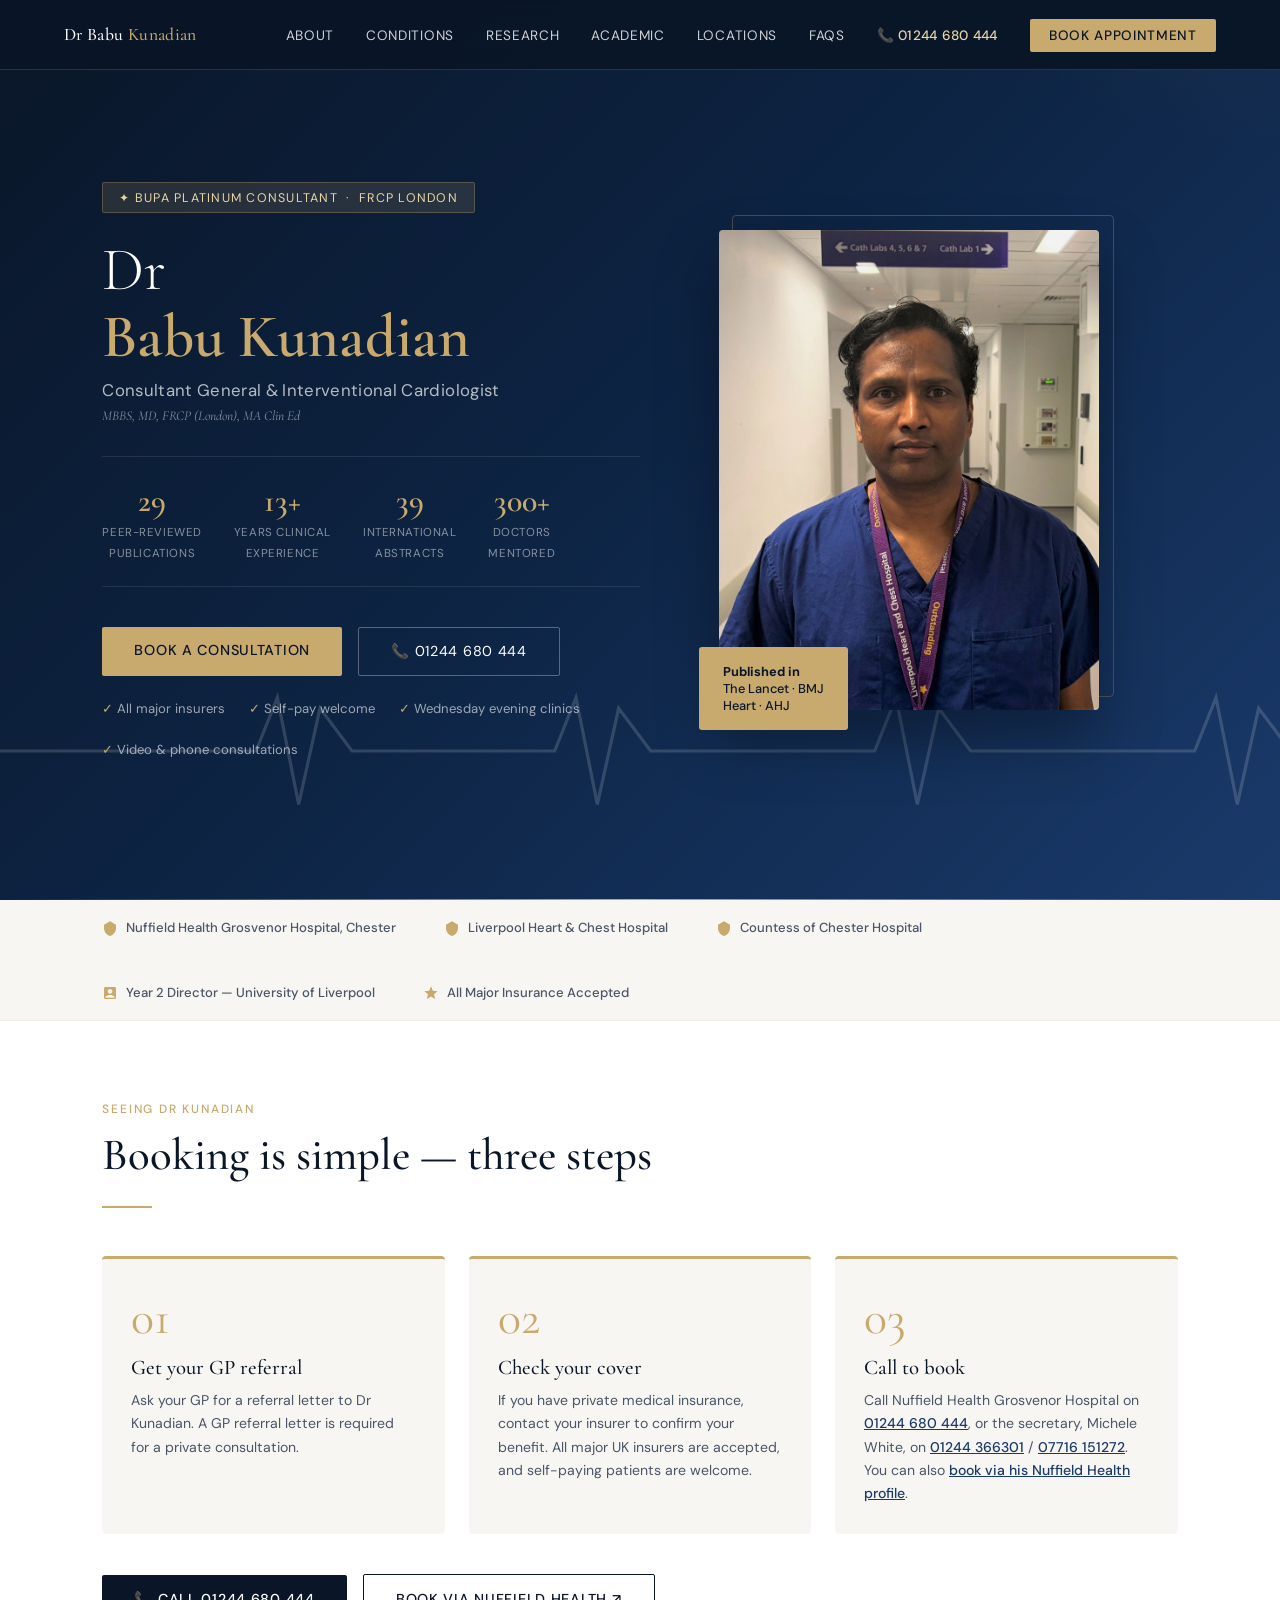
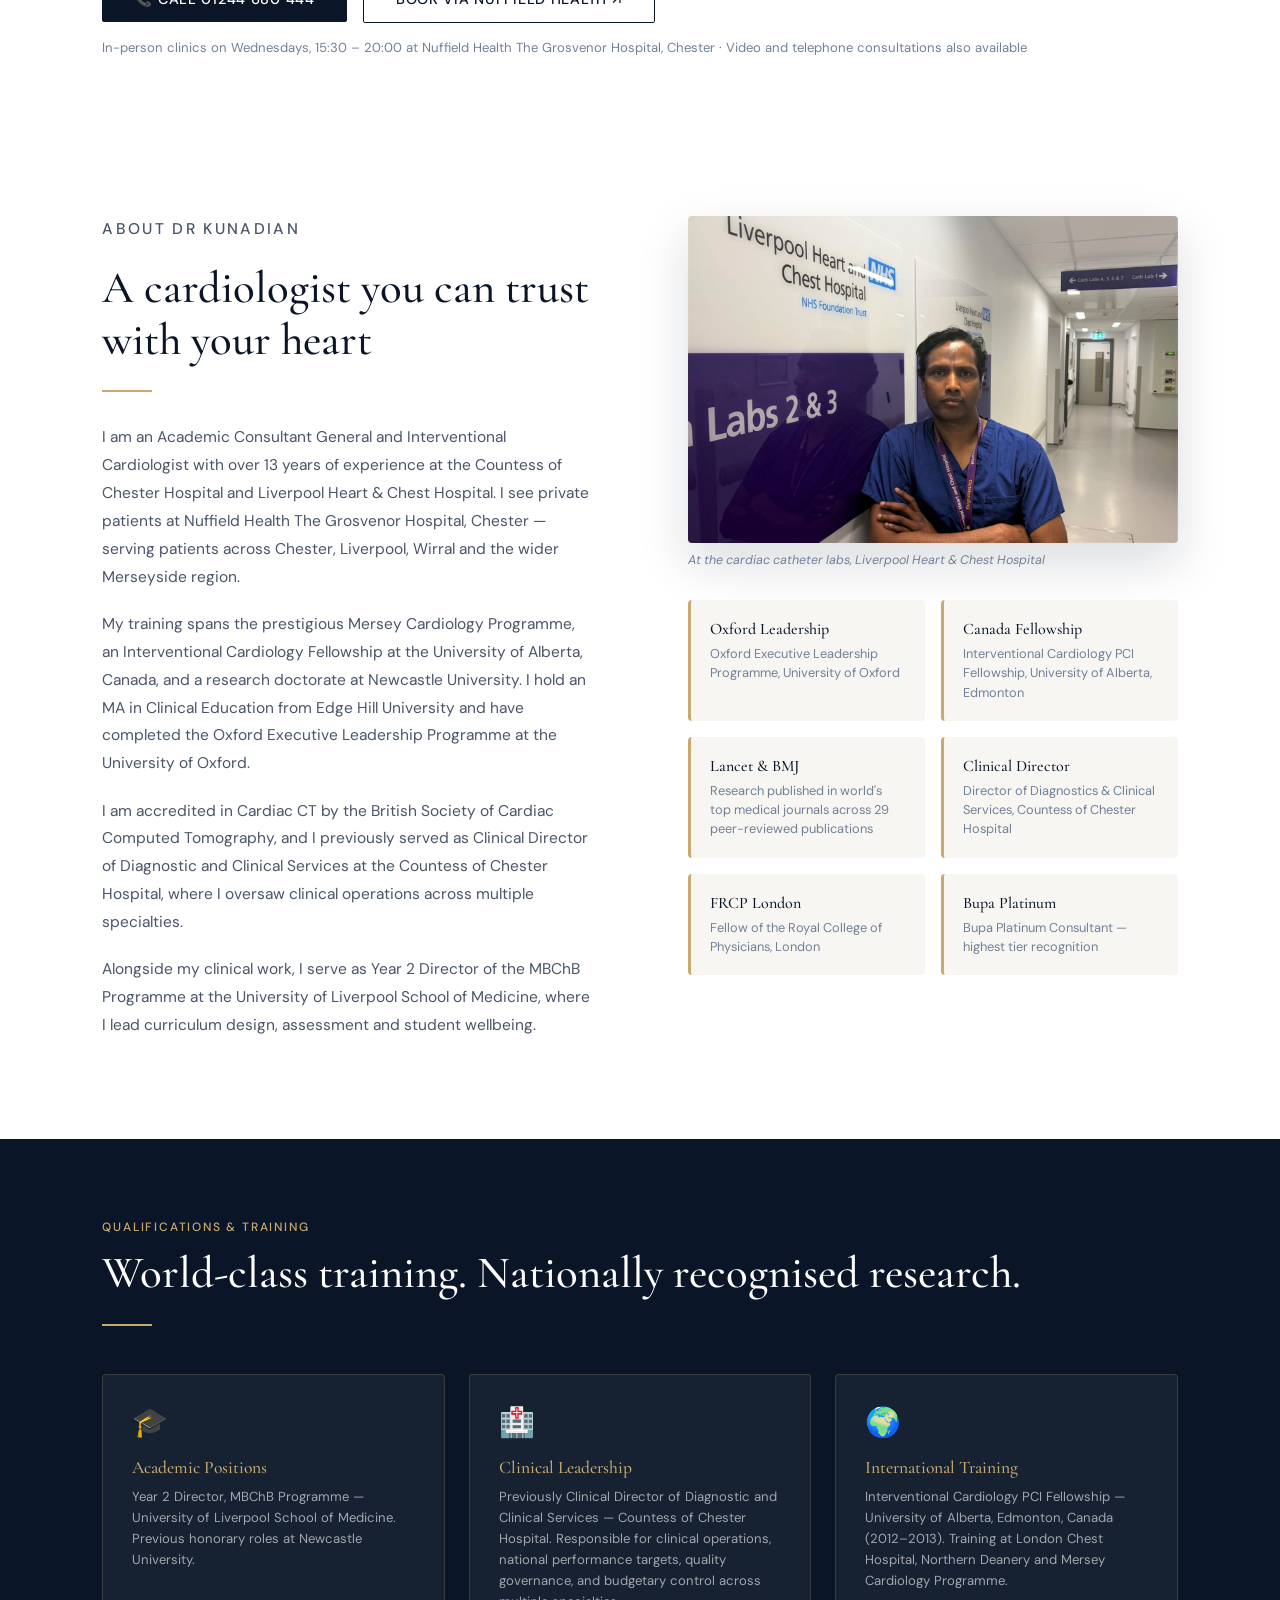
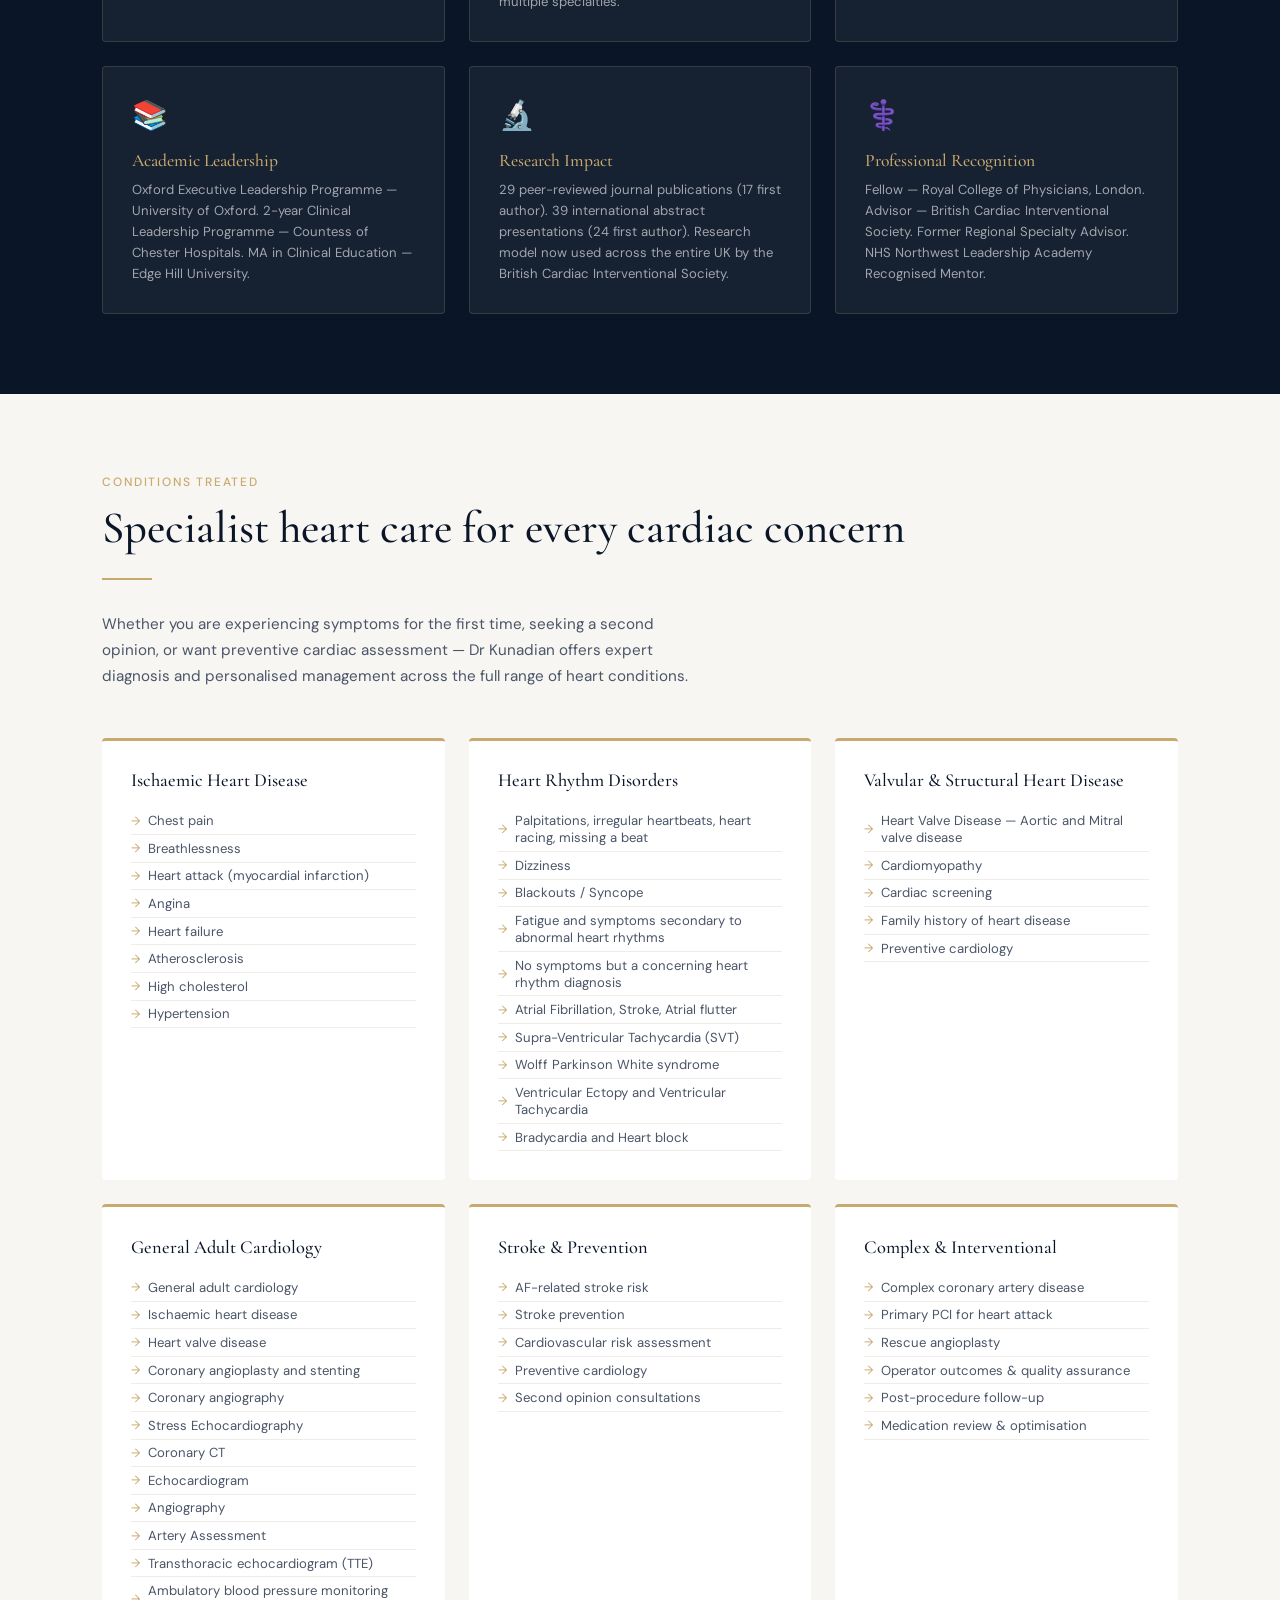
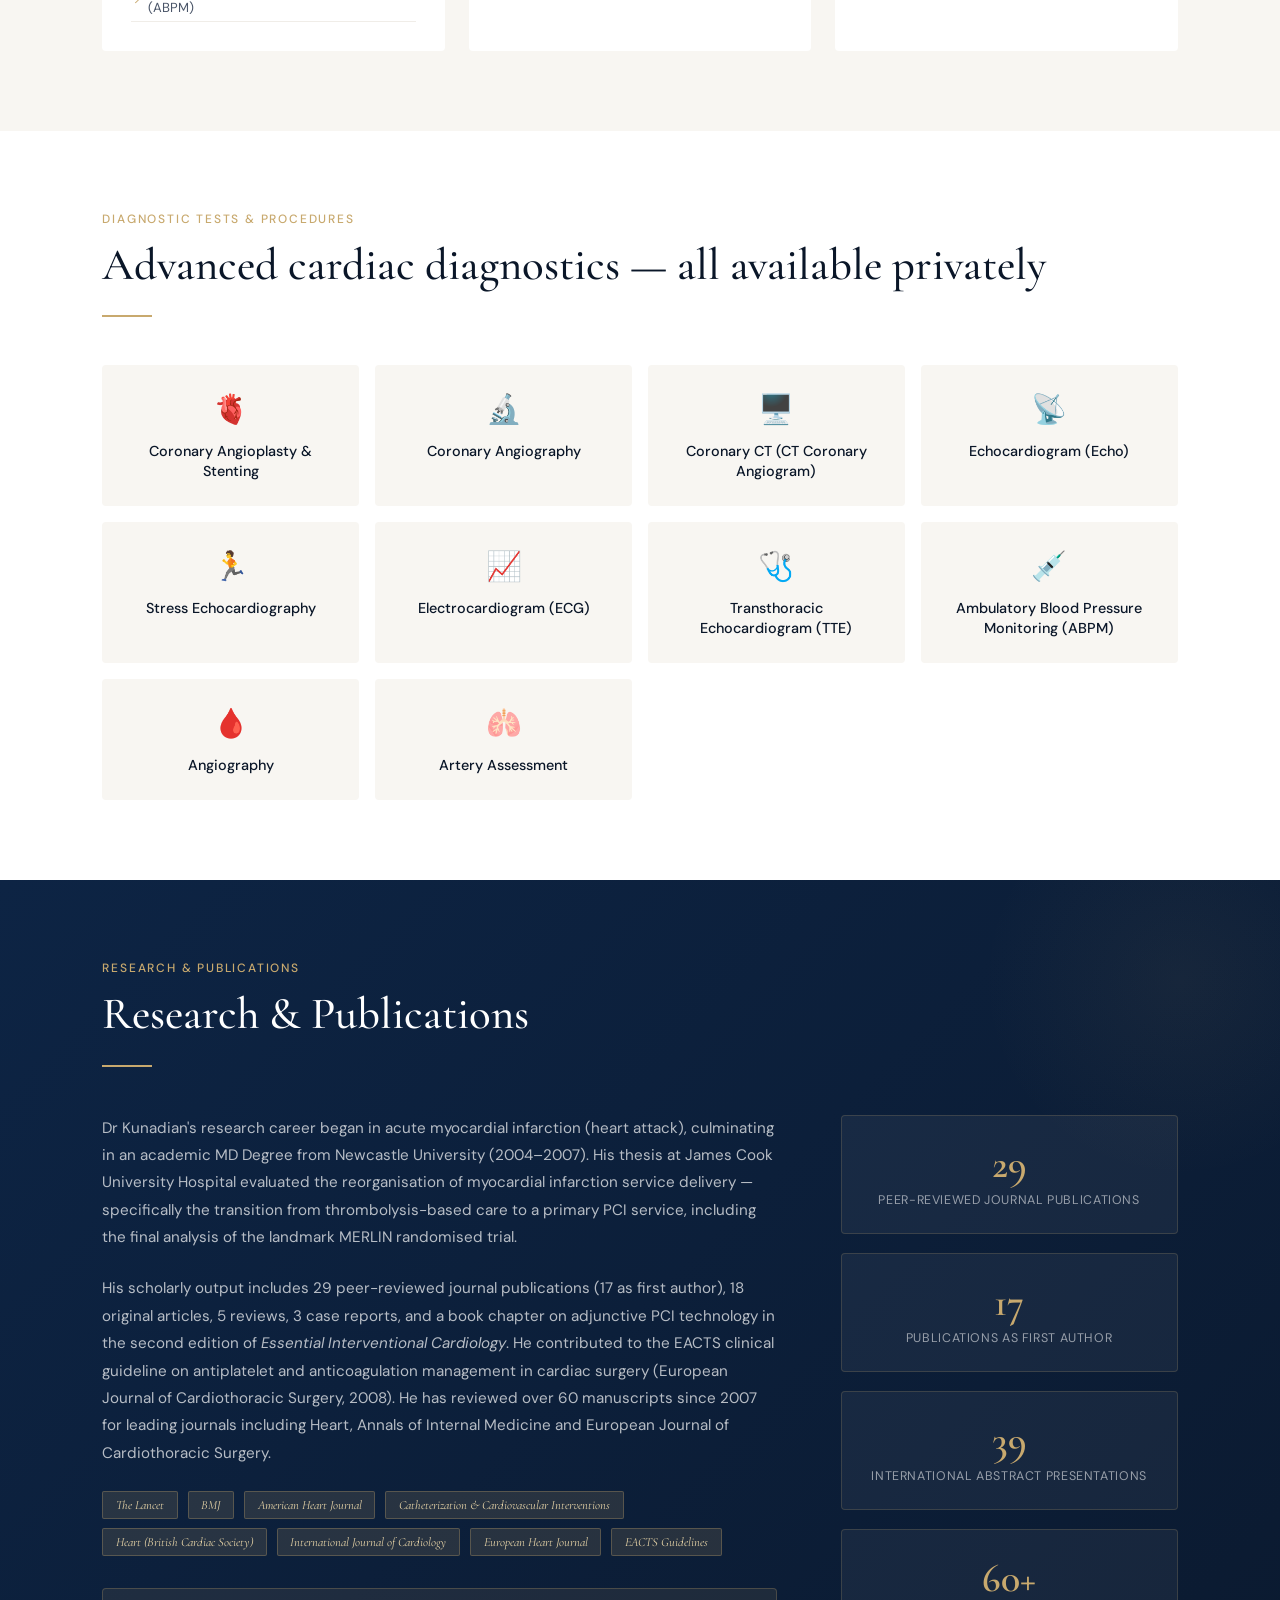
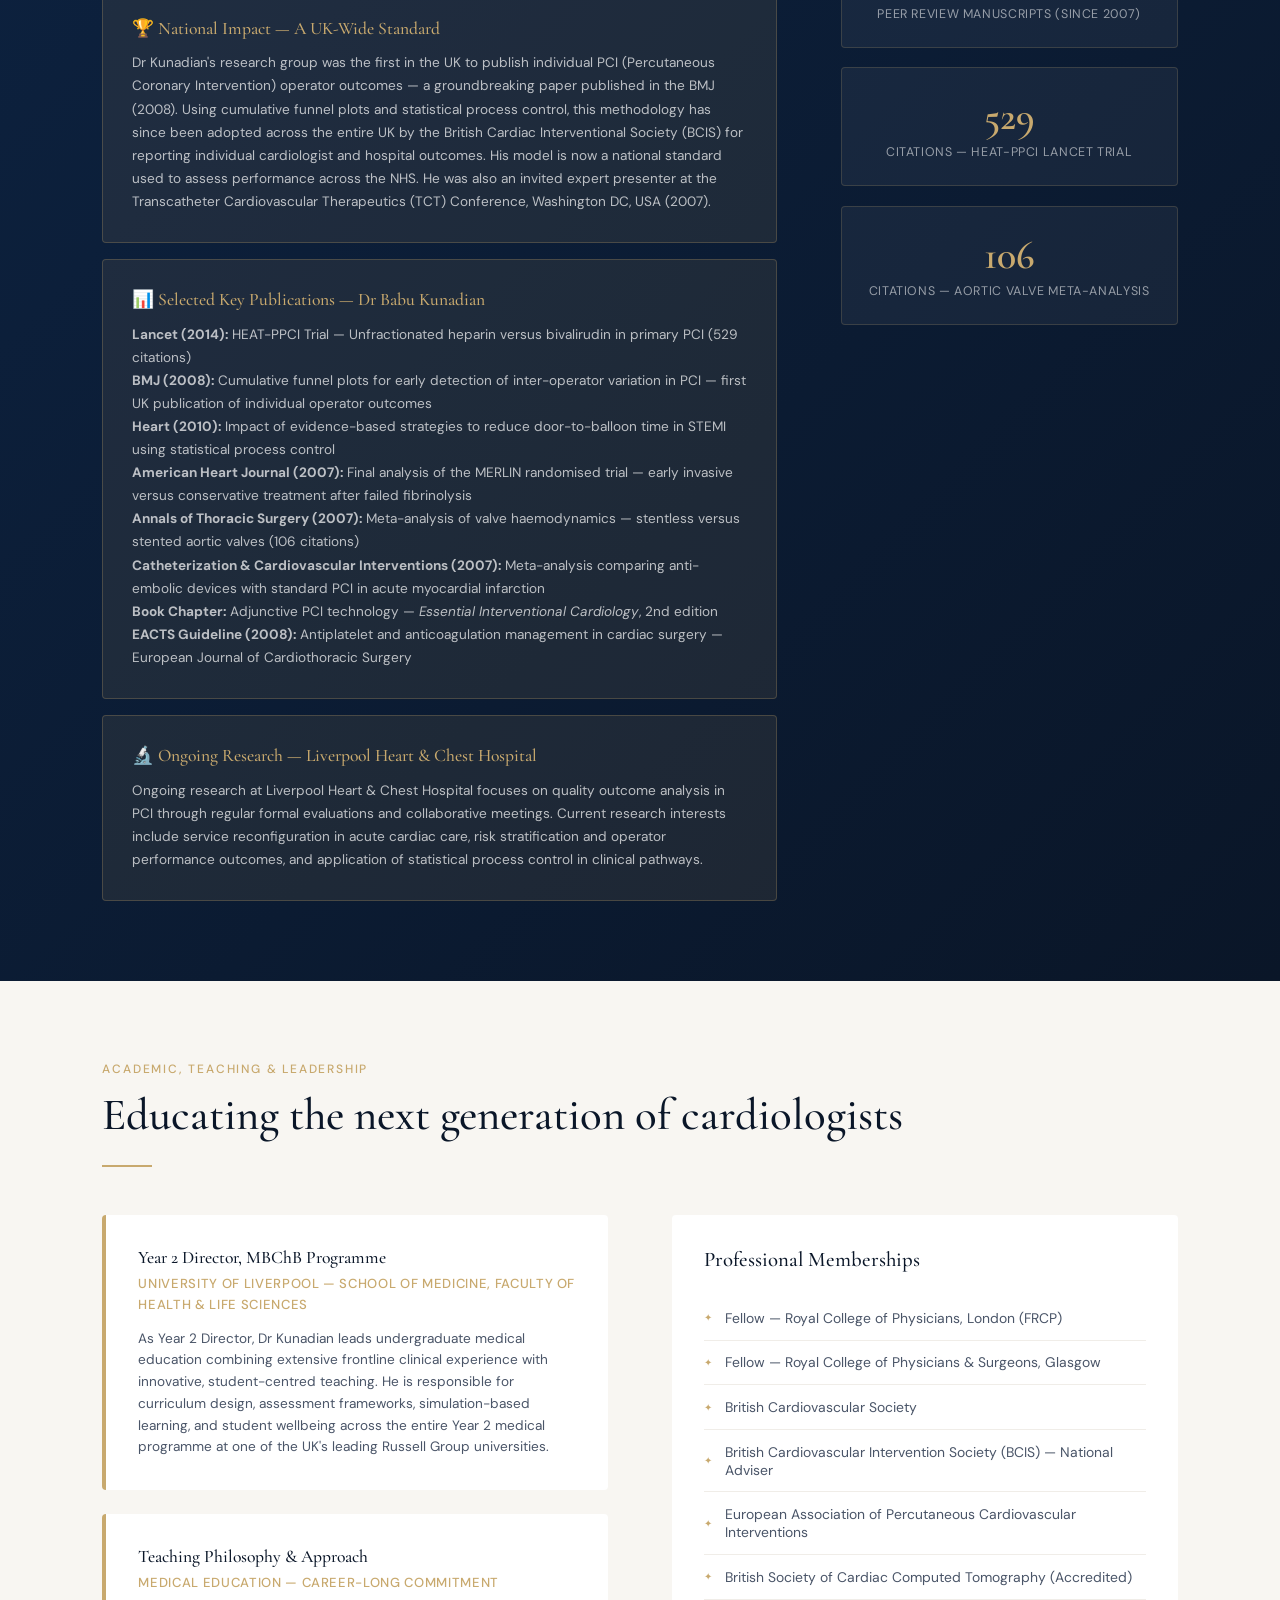
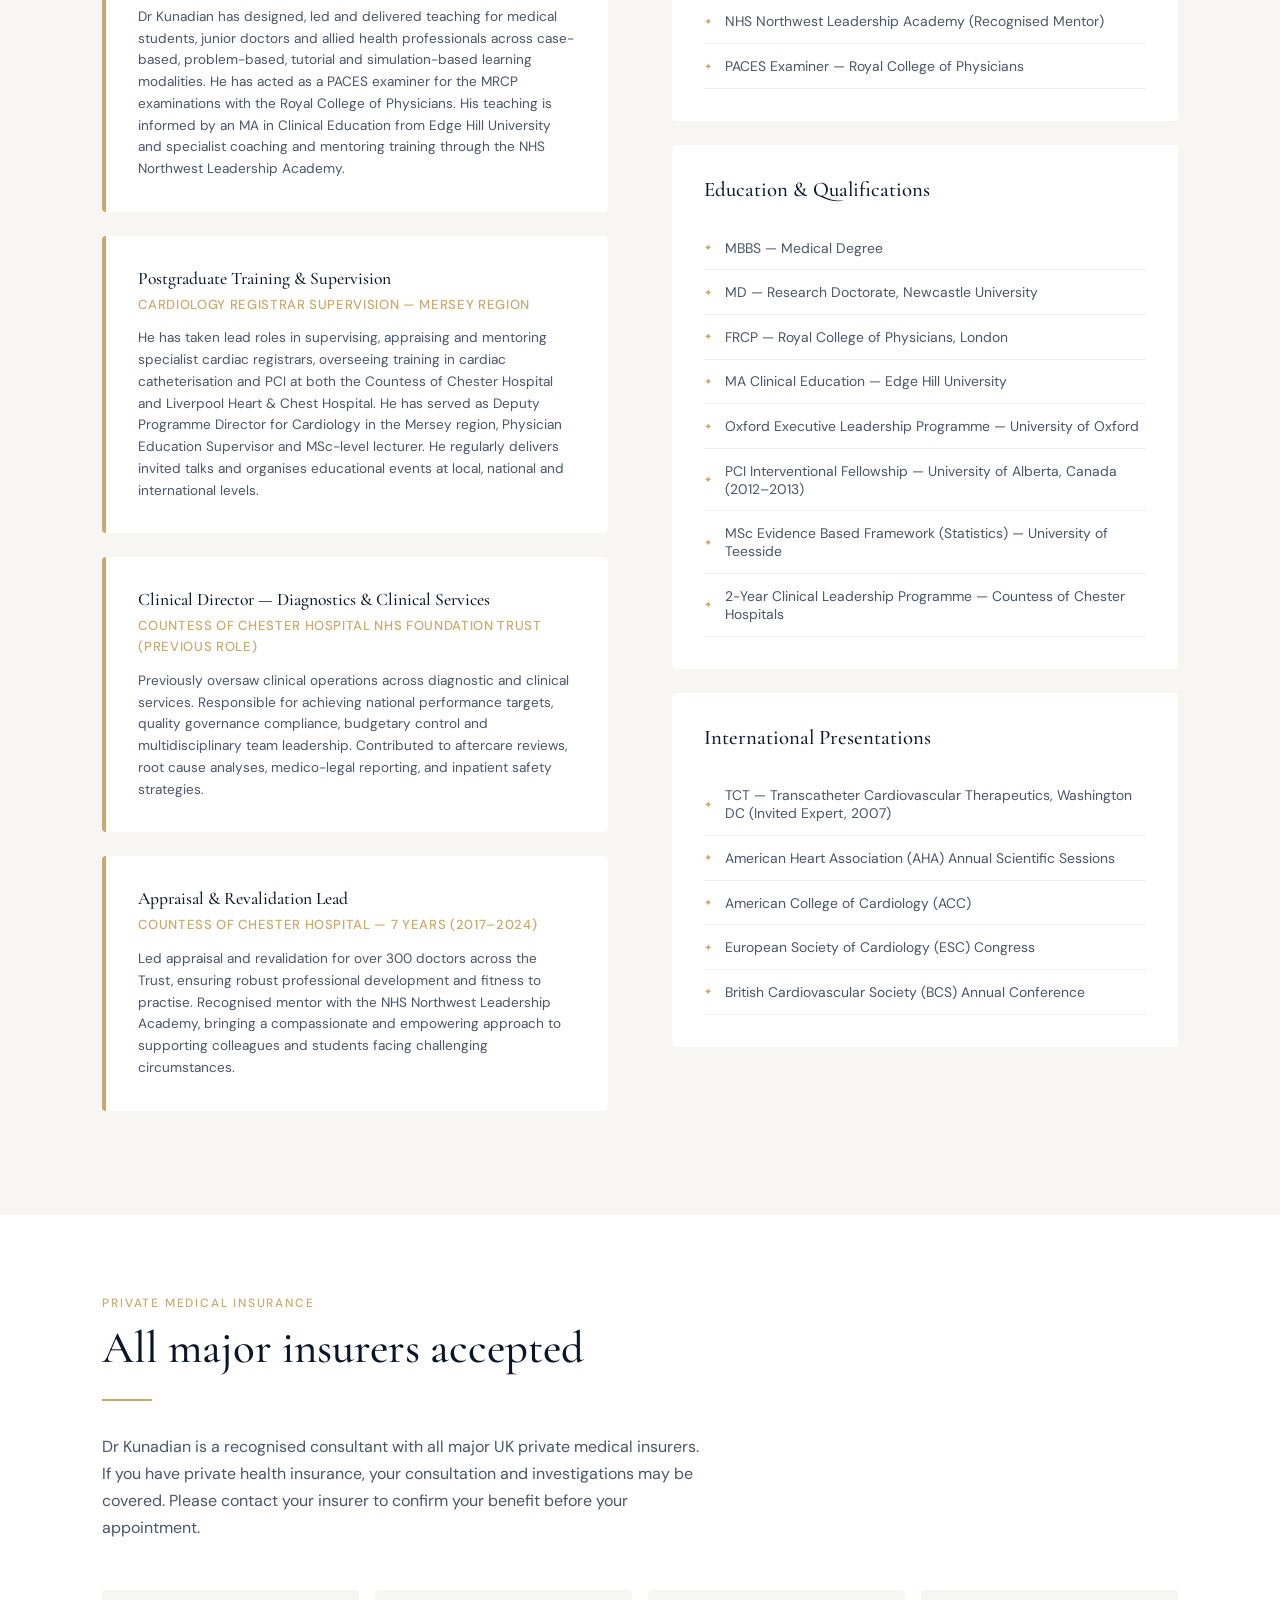
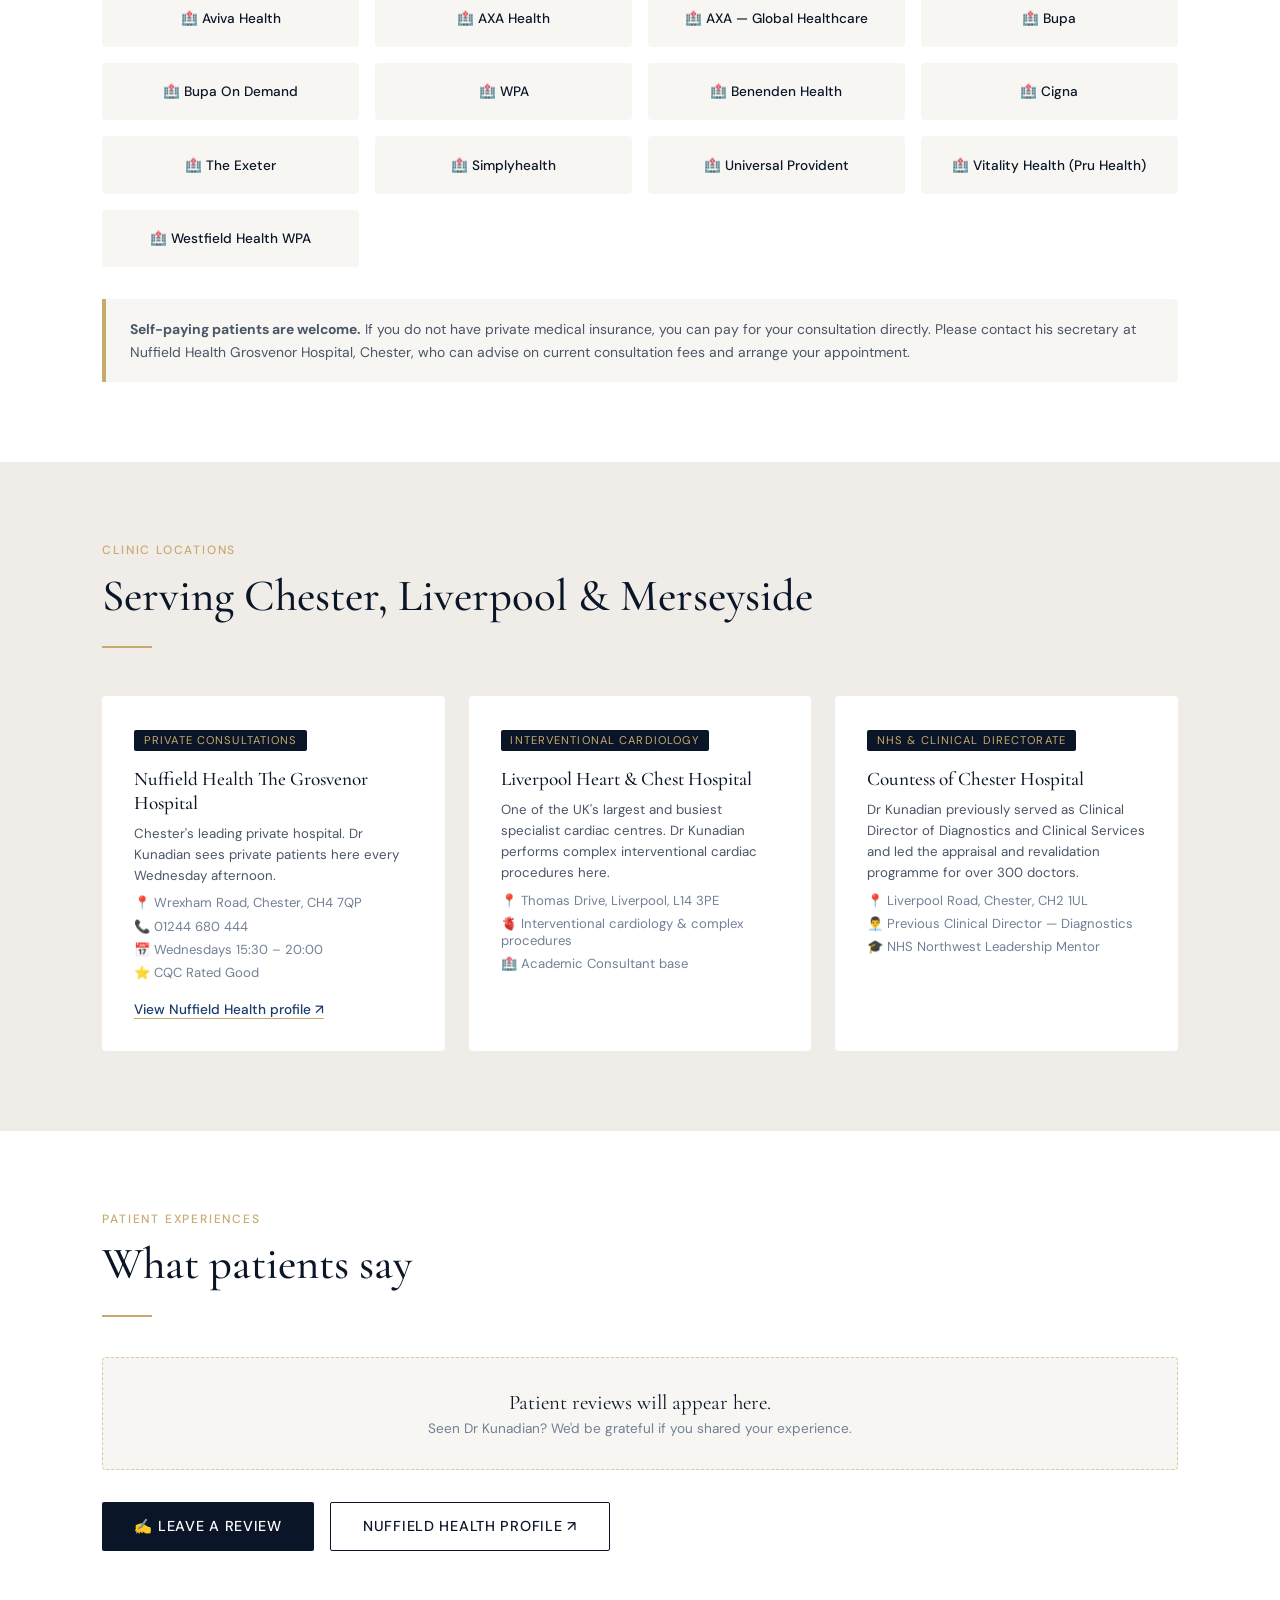
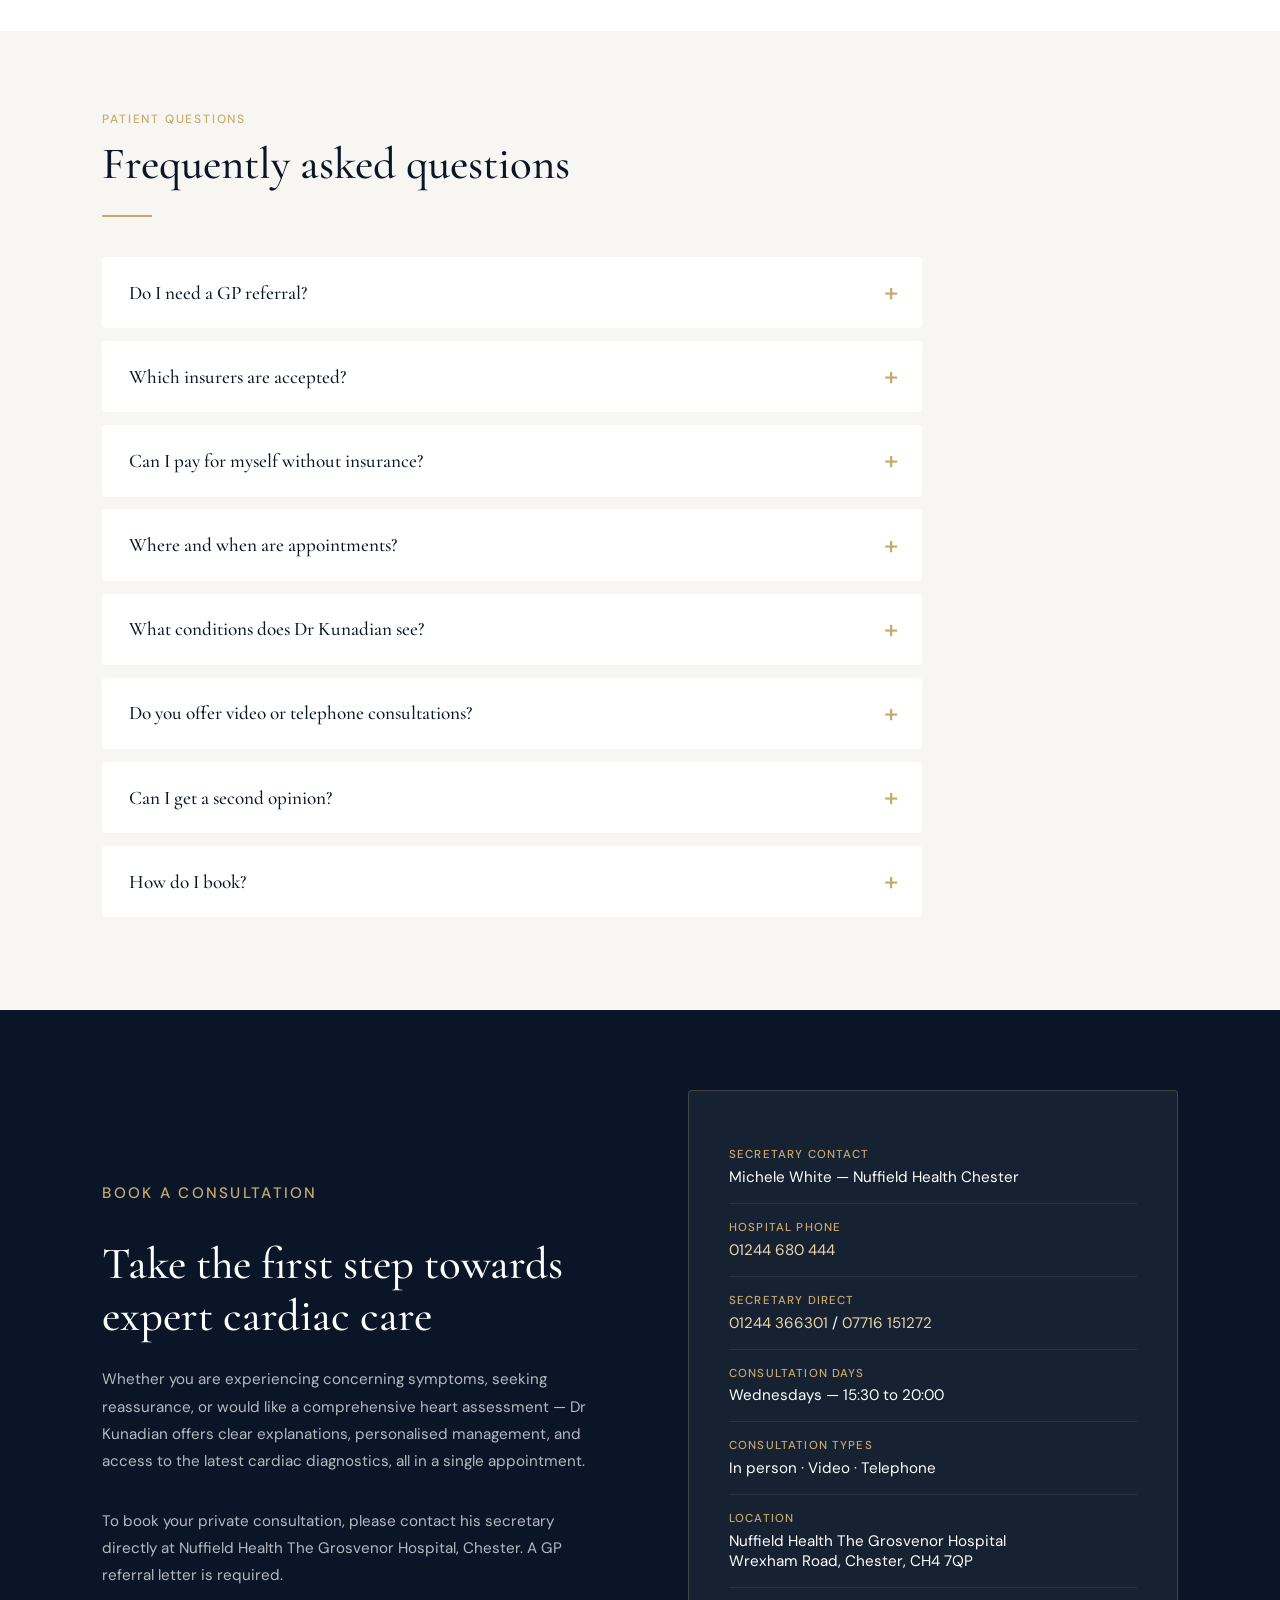
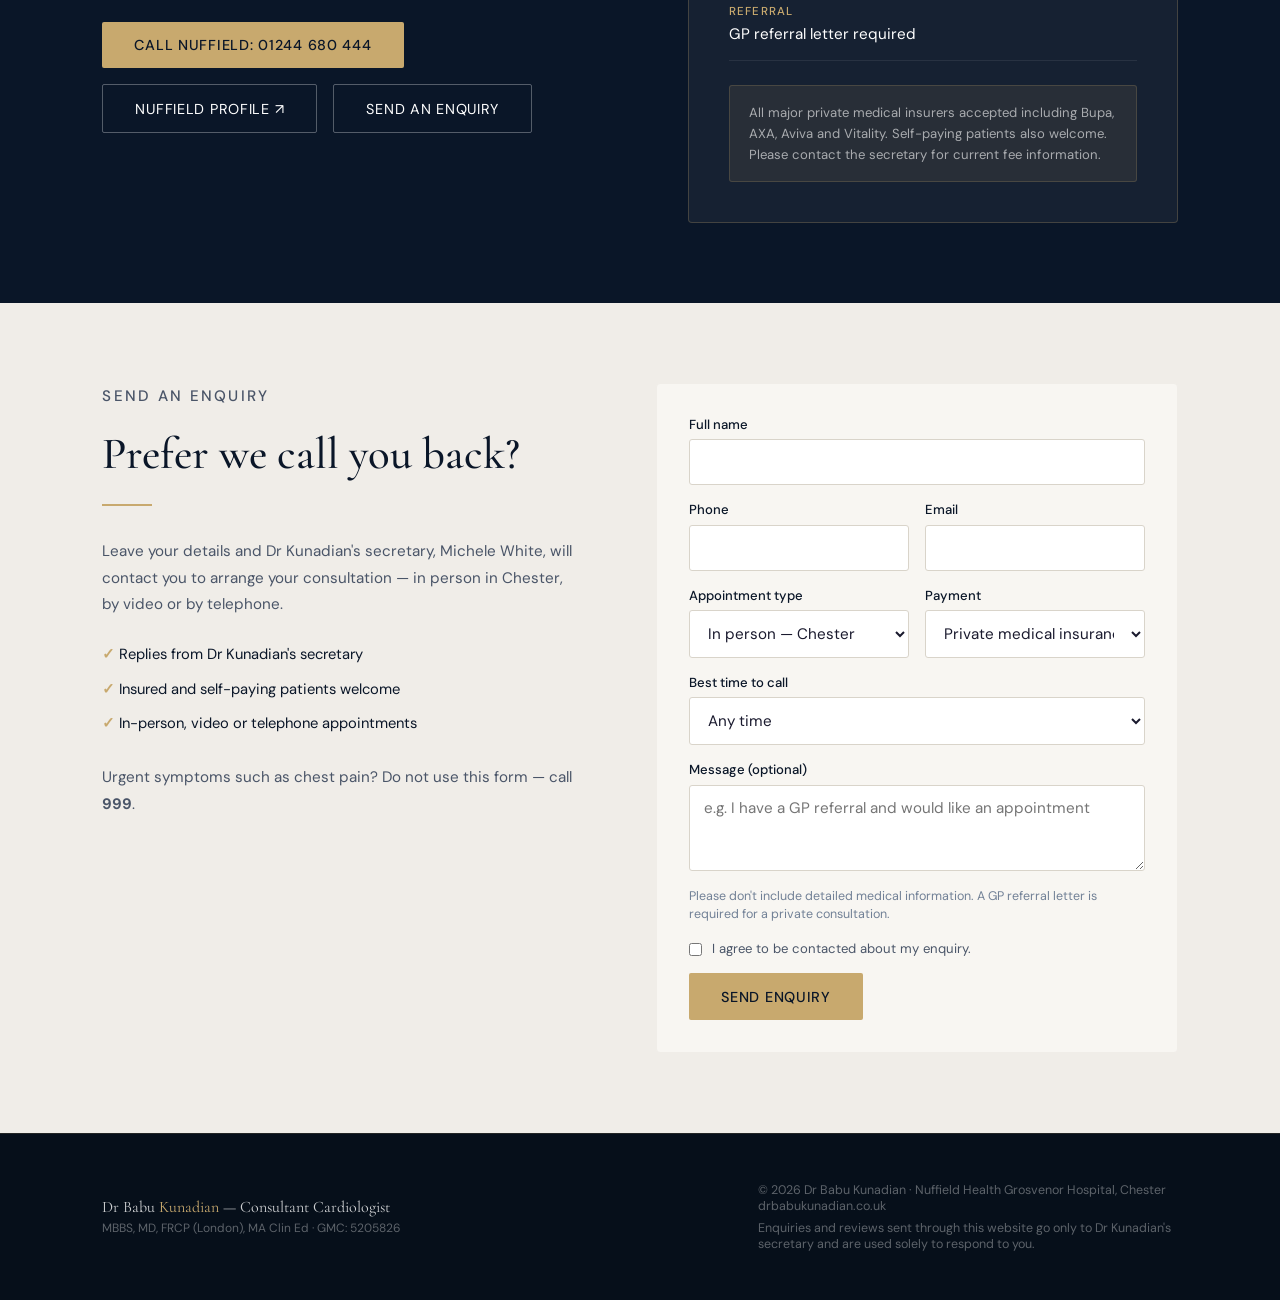
==== commit 9f365c30: "Add files via upload" ====
--- a/index.html
+++ b/index.html
@@ -1,11 +1,68 @@
-<!-- v2.0 updated -->
+<!-- v3.0 — enquiry + SEO upgrade -->
 <!DOCTYPE html>
-<html lang="en">
+<html lang="en-GB">
 <head>
 <meta charset="UTF-8">
 <meta name="viewport" content="width=device-width, initial-scale=1.0">
-<title>Professor Babu Kunadian | Consultant Cardiologist | Chester & Liverpool</title>
-<meta name="description" content="Professor Babu Kunadian - Consultant General and Interventional Cardiologist serving Chester, Liverpool and Merseyside. Nuffield Health Grosvenor Hospital, Chester. Published in The Lancet and BMJ.">
+<title>Private Cardiologist Chester & Liverpool | Dr Babu Kunadian</title>
+<meta name="description" content="Dr Babu Kunadian — Consultant General & Interventional Cardiologist. Private consultations at Nuffield Health Grosvenor Hospital, Chester. Chest pain, palpitations, angina, heart rhythm and valve disease. All major insurers accepted. Call 01244 680 444.">
+<meta name="keywords" content="private cardiologist Chester, cardiologist Liverpool, cardiologist Wirral, Merseyside cardiologist, chest pain specialist, palpitations, angina, atrial fibrillation, coronary CT, echocardiogram, Nuffield Health Grosvenor Hospital">
+<meta name="robots" content="index, follow">
+<meta name="theme-color" content="#0a1628">
+<meta property="og:type" content="website">
+<meta property="og:title" content="Dr Babu Kunadian | Private Cardiologist, Chester & Liverpool">
+<meta property="og:description" content="Consultant General & Interventional Cardiologist. Private consultations at Nuffield Health Grosvenor Hospital, Chester. All major insurers accepted.">
+<meta property="og:locale" content="en_GB">
+<meta name="twitter:card" content="summary">
+<link rel="icon" href="data:image/svg+xml,%3Csvg xmlns='http://www.w3.org/2000/svg' viewBox='0 0 100 100'%3E%3Crect width='100' height='100' rx='18' fill='%230a1628'/%3E%3Ctext x='50' y='66' font-size='46' text-anchor='middle' fill='%23c8a96e' font-family='Georgia,serif'%3EBK%3C/text%3E%3C/svg%3E">
+<script type="application/ld+json">
+{
+  "@context": "https://schema.org",
+  "@type": "Physician",
+  "name": "Dr Babu Kunadian",
+  "description": "Consultant General and Interventional Cardiologist serving Chester, Liverpool, Wirral and Merseyside.",
+  "medicalSpecialty": "Cardiovascular",
+  "sameAs": ["https://www.nuffieldhealth.com/consultants/dr-babu-kunadian"],
+  "availableService": [
+    {"@type": "MedicalProcedure", "name": "In-person cardiology consultation"},
+    {"@type": "MedicalProcedure", "name": "Video consultation"},
+    {"@type": "MedicalProcedure", "name": "Telephone consultation"}
+  ],
+  "telephone": "+441244680444",
+  "address": {
+    "@type": "PostalAddress",
+    "streetAddress": "Nuffield Health The Grosvenor Hospital, Wrexham Road",
+    "addressLocality": "Chester",
+    "postalCode": "CH4 7QP",
+    "addressCountry": "GB"
+  },
+  "openingHoursSpecification": {
+    "@type": "OpeningHoursSpecification",
+    "dayOfWeek": "Wednesday",
+    "opens": "15:30",
+    "closes": "20:00"
+  },
+  "areaServed": ["Chester", "Liverpool", "Wirral", "Merseyside"],
+  "hospitalAffiliation": [
+    {"@type": "Hospital", "name": "Nuffield Health The Grosvenor Hospital, Chester"},
+    {"@type": "Hospital", "name": "Liverpool Heart & Chest Hospital"},
+    {"@type": "Hospital", "name": "Countess of Chester Hospital"}
+  ]
+}
+</script>
+<script type="application/ld+json">
+{
+  "@context": "https://schema.org",
+  "@type": "FAQPage",
+  "mainEntity": [
+    {"@type": "Question", "name": "Do I need a GP referral to see Dr Kunadian?", "acceptedAnswer": {"@type": "Answer", "text": "Yes. A GP referral letter is required for a private consultation."}},
+    {"@type": "Question", "name": "Which insurers are accepted?", "acceptedAnswer": {"@type": "Answer", "text": "All major UK private medical insurers are accepted, including Bupa, AXA, Aviva, Vitality, WPA, Cigna, Benenden, The Exeter, Simplyhealth, Universal Provident and Westfield Health. Self-paying patients are also welcome."}},
+    {"@type": "Question", "name": "Where and when are consultations held?", "acceptedAnswer": {"@type": "Answer", "text": "Private consultations are held at Nuffield Health The Grosvenor Hospital, Wrexham Road, Chester, CH4 7QP, on Wednesdays from 15:30 to 20:00."}},
+    {"@type": "Question", "name": "Are video or telephone consultations available?", "acceptedAnswer": {"@type": "Answer", "text": "Yes. Dr Kunadian offers in-person, video and telephone consultations."}},
+    {"@type": "Question", "name": "How do I book an appointment?", "acceptedAnswer": {"@type": "Answer", "text": "Call Nuffield Health Grosvenor Hospital on 01244 680 444, or the secretary directly on 01244 366301 or 07716 151272."}}
+  ]
+}
+</script>
 <link rel="preconnect" href="https://fonts.googleapis.com">
 <link href="https://fonts.googleapis.com/css2?family=Cormorant+Garamond:wght@300;400;500;600;700&family=DM+Sans:wght@300;400;500&display=swap" rel="stylesheet">
 <style>
@@ -936,10 +993,337 @@
     color: rgba(255,255,255,0.35);
   }
 
+  /* ===== v3 ENQUIRY UPGRADE ===== */
+
+  /* Nav phone link */
+  .nav-phone {
+    color: var(--accent-light) !important;
+    font-weight: 500 !important;
+    text-transform: none !important;
+    letter-spacing: 0.02em !important;
+  }
+
+  /* Mobile menu button */
+  .menu-btn {
+    display: none;
+    background: none;
+    border: 1px solid rgba(200,169,110,0.4);
+    color: var(--accent);
+    width: 42px; height: 42px;
+    border-radius: 3px;
+    font-size: 1.3rem;
+    cursor: pointer;
+  }
+
+  .mobile-menu {
+    display: none;
+    position: fixed;
+    top: 70px; left: 0; right: 0;
+    background: var(--navy);
+    border-bottom: 1px solid rgba(200,169,110,0.25);
+    z-index: 999;
+    padding: 1rem 8% 1.5rem;
+  }
+  .mobile-menu.open { display: block; }
+  .mobile-menu a {
+    display: block;
+    color: rgba(255,255,255,0.85);
+    text-decoration: none;
+    padding: 0.85rem 0;
+    border-bottom: 1px solid rgba(255,255,255,0.08);
+    font-size: 0.95rem;
+  }
+  .mobile-menu a:last-child { border-bottom: none; color: var(--accent); font-weight: 500; }
+
+  /* Hero monogram (replaces empty photo placeholder until a photo is supplied) */
+  .hero-monogram {
+    width: 100%;
+    height: 100%;
+    background:
+      radial-gradient(circle at 30% 20%, rgba(200,169,110,0.18) 0%, transparent 55%),
+      linear-gradient(180deg, var(--mid-blue) 0%, var(--navy) 100%);
+    border-radius: 4px;
+    display: flex;
+    flex-direction: column;
+    align-items: center;
+    justify-content: center;
+    border: 1px solid rgba(200,169,110,0.25);
+  }
+  .hero-monogram .mono {
+    font-family: 'Cormorant Garamond', serif;
+    font-size: 7rem;
+    color: var(--accent);
+    font-weight: 500;
+    line-height: 1;
+    letter-spacing: 0.04em;
+  }
+  .hero-monogram .mono-line {
+    width: 60px; height: 1px;
+    background: var(--accent);
+    margin: 1.2rem 0;
+    opacity: 0.6;
+  }
+  .hero-monogram .mono-sub {
+    color: rgba(255,255,255,0.6);
+    font-size: 0.78rem;
+    letter-spacing: 0.18em;
+    text-transform: uppercase;
+    text-align: center;
+    line-height: 1.8;
+  }
+
+  .hero-reassure {
+    display: flex;
+    gap: 1.5rem;
+    flex-wrap: wrap;
+    margin-top: 1.5rem;
+    color: rgba(255,255,255,0.6);
+    font-size: 0.82rem;
+  }
+  .hero-reassure span::before { content: '✓ '; color: var(--accent); }
+
+  /* HOW TO BOOK — 3 steps */
+  .steps-section { background: var(--white); }
+  .steps-grid {
+    display: grid;
+    grid-template-columns: repeat(3, 1fr);
+    gap: 1.5rem;
+    margin-top: 3rem;
+    counter-reset: step;
+  }
+  .step-card {
+    position: relative;
+    background: var(--off-white);
+    padding: 2.2rem 1.8rem 1.8rem;
+    border-radius: 4px;
+    border-top: 3px solid var(--accent);
+  }
+  .step-num {
+    font-family: 'Cormorant Garamond', serif;
+    font-size: 3rem;
+    color: var(--accent);
+    line-height: 1;
+    margin-bottom: 0.8rem;
+    display: block;
+  }
+  .step-card h3 {
+    font-size: 1.3rem;
+    color: var(--navy);
+    margin-bottom: 0.6rem;
+  }
+  .step-card p {
+    font-size: 0.88rem;
+    color: var(--text-mid);
+    line-height: 1.65;
+  }
+  .step-card a { color: var(--mid-blue); font-weight: 500; }
+  .steps-cta {
+    margin-top: 2.5rem;
+    display: flex;
+    gap: 1rem;
+    flex-wrap: wrap;
+    align-items: center;
+  }
+  .btn-navy {
+    background: var(--navy);
+    color: var(--white);
+    padding: 0.9rem 2rem;
+    text-decoration: none;
+    font-size: 0.9rem;
+    font-weight: 500;
+    letter-spacing: 0.05em;
+    text-transform: uppercase;
+    border-radius: 2px;
+    transition: all 0.3s;
+    display: inline-block;
+  }
+  .btn-navy:hover { background: var(--mid-blue); transform: translateY(-2px); }
+  .steps-cta small { color: var(--text-light); font-size: 0.82rem; }
+
+  /* FAQ */
+  .faq-section { background: var(--off-white); }
+  .faq-list { max-width: 820px; margin-top: 2.5rem; }
+  .faq-item {
+    background: var(--white);
+    border-radius: 4px;
+    margin-bottom: 0.8rem;
+    border-left: 3px solid transparent;
+    transition: border-color 0.3s;
+  }
+  .faq-item[open] { border-left-color: var(--accent); }
+  .faq-item summary {
+    list-style: none;
+    cursor: pointer;
+    padding: 1.2rem 1.5rem;
+    font-family: 'Cormorant Garamond', serif;
+    font-size: 1.2rem;
+    color: var(--navy);
+    font-weight: 500;
+    display: flex;
+    justify-content: space-between;
+    align-items: center;
+    gap: 1rem;
+  }
+  .faq-item summary::-webkit-details-marker { display: none; }
+  .faq-item summary::after {
+    content: '+';
+    color: var(--accent);
+    font-size: 1.6rem;
+    font-family: 'DM Sans', sans-serif;
+    transition: transform 0.3s;
+    flex-shrink: 0;
+  }
+  .faq-item[open] summary::after { transform: rotate(45deg); }
+  .faq-item .faq-a {
+    padding: 0 1.5rem 1.3rem;
+    color: var(--text-mid);
+    font-size: 0.92rem;
+    line-height: 1.7;
+  }
+  .faq-item .faq-a a { color: var(--mid-blue); font-weight: 500; }
+
+  /* Floating desktop book button */
+  .float-book {
+    position: fixed;
+    right: 24px;
+    bottom: 24px;
+    z-index: 998;
+    background: var(--accent);
+    color: var(--navy);
+    text-decoration: none;
+    padding: 0.95rem 1.4rem;
+    border-radius: 40px;
+    font-weight: 500;
+    font-size: 0.88rem;
+    letter-spacing: 0.03em;
+    box-shadow: 0 10px 30px rgba(10,22,40,0.35);
+    display: flex;
+    align-items: center;
+    gap: 0.5rem;
+    opacity: 0;
+    transform: translateY(20px);
+    pointer-events: none;
+    transition: all 0.4s;
+  }
+  .float-book.show { opacity: 1; transform: translateY(0); pointer-events: auto; }
+  .float-book:hover { background: var(--accent-light); }
+
+  /* Sticky mobile call bar */
+  .mobile-bar {
+    display: none;
+    position: fixed;
+    left: 0; right: 0; bottom: 0;
+    z-index: 999;
+    background: var(--navy);
+    border-top: 1px solid rgba(200,169,110,0.3);
+    padding: 0.6rem 0.8rem calc(0.6rem + env(safe-area-inset-bottom));
+    gap: 0.6rem;
+  }
+  .mobile-bar a {
+    flex: 1;
+    text-align: center;
+    text-decoration: none;
+    padding: 0.85rem 0.5rem;
+    border-radius: 3px;
+    font-size: 0.85rem;
+    font-weight: 500;
+    letter-spacing: 0.03em;
+  }
+  .mobile-bar .mb-call { background: var(--accent); color: var(--navy); }
+  .mobile-bar .mb-book { border: 1px solid rgba(255,255,255,0.3); color: var(--white); }
+
+  /* Scroll reveal */
+  .reveal { opacity: 0; transform: translateY(24px); transition: opacity 0.8s ease, transform 0.8s ease; }
+  .reveal.visible { opacity: 1; transform: none; }
+  @media (prefers-reduced-motion: reduce) {
+    .reveal { opacity: 1; transform: none; transition: none; }
+    .ecg-line { animation: none; }
+    html { scroll-behavior: auto; }
+  }
+
+  /* Section anchors clear the fixed nav */
+  section[id] { scroll-margin-top: 70px; }
+
+  a:focus-visible, summary:focus-visible, button:focus-visible {
+    outline: 2px solid var(--accent);
+    outline-offset: 3px;
+  }
+
+
+  [hidden] { display: none !important; }
+
+  /* About photo */
+  .about-photo { margin: 0 0 1.5rem; }
+  .about-photo img { width: 100%; height: auto; display: block; border-radius: 4px; box-shadow: 0 20px 50px rgba(10,22,40,0.15); }
+  .about-photo figcaption { font-size: 0.78rem; color: var(--text-light); margin-top: 0.6rem; font-style: italic; }
+  .hero-photo { object-position: center top; box-shadow: 0 30px 60px rgba(0,0,0,0.35); }
+
+  .location-link { display: inline-block; margin-top: 0.8rem; color: var(--mid-blue); font-size: 0.85rem; font-weight: 500; text-decoration: none; border-bottom: 1px solid var(--accent); }
+  .btn-ghost { background: transparent; color: var(--navy); border: 1px solid var(--navy); }
+  .btn-ghost:hover { background: var(--navy); color: var(--white); }
+  button.btn-navy { border: none; cursor: pointer; font-family: inherit; }
+  .muted { color: var(--text-light); font-size: 0.85rem; }
+
+  /* Reviews */
+  .reviews-section { background: var(--white); }
+  .reviews-grid { display: grid; grid-template-columns: repeat(3, 1fr); gap: 1.5rem; margin-top: 2.5rem; }
+  .review-card { margin: 0; background: var(--off-white); padding: 1.8rem; border-radius: 4px; border-top: 3px solid var(--accent); }
+  .review-stars { color: var(--accent); letter-spacing: 0.15em; margin-bottom: 0.8rem; }
+  .review-stars span { color: #d9d4ca; }
+  .review-card blockquote { font-family: 'Cormorant Garamond', serif; font-size: 1.15rem; line-height: 1.5; color: var(--navy); margin-bottom: 1rem; }
+  .review-card figcaption { font-size: 0.8rem; color: var(--text-light); }
+  .review-empty { grid-column: 1 / -1; background: var(--off-white); border: 1px dashed rgba(200,169,110,0.6); border-radius: 4px; padding: 2rem; text-align: center; color: var(--navy); }
+  .review-empty p:first-child { font-family: 'Cormorant Garamond', serif; font-size: 1.3rem; margin-bottom: 0.3rem; }
+  .reviews-actions { display: flex; gap: 1rem; flex-wrap: wrap; margin-top: 2rem; }
+  .review-form { margin-top: 2rem; max-width: 720px; }
+
+  /* Forms */
+  .site-form { background: var(--off-white); padding: 2rem; border-radius: 4px; border: 1px solid var(--light-grey); display: grid; gap: 1rem; }
+  .site-form label { display: grid; gap: 0.4rem; font-size: 0.82rem; font-weight: 500; color: var(--navy); }
+  .site-form input, .site-form select, .site-form textarea {
+    font: inherit; font-size: 0.95rem; font-weight: 400; color: var(--text-dark);
+    background: var(--white); border: 1px solid #d9d4ca; border-radius: 3px; padding: 0.75rem 0.85rem; width: 100%;
+  }
+  .site-form input:focus, .site-form select:focus, .site-form textarea:focus { outline: 2px solid var(--accent); outline-offset: 1px; border-color: var(--accent); }
+  .site-form .form-row { display: grid; grid-template-columns: 1fr 1fr; gap: 1rem; }
+  .site-form .check { display: flex; gap: 0.6rem; align-items: flex-start; font-weight: 400; color: var(--text-mid); }
+  .site-form .check input { width: auto; margin-top: 0.2rem; accent-color: var(--navy); }
+  .site-form button { border: none; cursor: pointer; font-family: inherit; justify-self: start; }
+  .form-note { font-size: 0.78rem; color: var(--text-light); line-height: 1.5; }
+  .form-success { margin-top: 1rem; background: #eef6ee; border-left: 4px solid #3c8a4a; padding: 1rem 1.2rem; border-radius: 0 4px 4px 0; color: #24502c; font-size: 0.9rem; }
+  .hp { position: absolute; left: -9999px; width: 1px; height: 1px; opacity: 0; }
+
+  /* Enquiry section */
+  .enquire-section { background: var(--light-grey); display: grid; grid-template-columns: 1fr 1.1fr; gap: 5rem; align-items: start; }
+  .enquire-intro p { color: var(--text-mid); line-height: 1.75; margin-bottom: 1.2rem; font-size: 0.95rem; }
+  .enquire-points { list-style: none; margin-bottom: 1.5rem; }
+  .enquire-points li { padding: 0.45rem 0; color: var(--navy); font-size: 0.92rem; }
+  .enquire-points li::before { content: '✓  '; color: var(--accent); font-weight: 600; }
+  .footer-privacy { display: inline-block; margin-top: 0.4rem; max-width: 420px; }
+
   /* RESPONSIVE */
+  @media (max-width: 1100px) {
+    .nav-links { gap: 1.2rem; }
+    .nav-phone-li { display: none; }
+  }
+
   @media (max-width: 900px) {
+    .menu-btn { display: block; }
+    .mobile-bar { display: flex; }
+    .float-book { display: none; }
+    body { padding-bottom: 72px; }
+    .steps-grid { grid-template-columns: 1fr; }
+    .hero-stats { flex-wrap: wrap; }
+    .stat { flex: 1 1 40%; }
     .hero { grid-template-columns: 1fr; padding-top: 120px; }
-    .hero-image { display: none; }
+    .hero-image { order: -1; margin-bottom: 1.5rem; }
+    .hero-photo-frame { width: 220px; height: 278px; margin: 0 auto; }
+    .hero-photo-frame::before { top: -10px; right: -10px; }
+    .hero-credentials { display: none; }
+    .reviews-grid { grid-template-columns: 1fr; }
+    .enquire-section { grid-template-columns: 1fr; gap: 2rem; }
+    .site-form { padding: 1.4rem; }
+    .site-form .form-row { grid-template-columns: 1fr; }
     .about { grid-template-columns: 1fr; gap: 2rem; }
     .conditions-grid { grid-template-columns: 1fr; }
     .treatments-grid { grid-template-columns: repeat(2, 1fr); }
@@ -960,16 +1344,29 @@
 
 <!-- NAV -->
 <nav>
-  <div class="nav-logo">Prof. Babu <span>Kunadian</span></div>
+  <div class="nav-logo">Dr Babu <span>Kunadian</span></div>
   <ul class="nav-links">
     <li><a href="#about">About</a></li>
     <li><a href="#conditions">Conditions</a></li>
     <li><a href="#research">Research</a></li>
     <li><a href="#academic">Academic</a></li>
     <li><a href="#locations">Locations</a></li>
+    <li><a href="#faq">FAQs</a></li>
+    <li class="nav-phone-li"><a href="tel:01244680444" class="nav-phone">📞 01244 680 444</a></li>
     <li><a href="#book" class="nav-cta">Book Appointment</a></li>
   </ul>
+  <button class="menu-btn" id="menuBtn" aria-label="Open menu" aria-expanded="false" aria-controls="mobileMenu">☰</button>
 </nav>
+
+<div class="mobile-menu" id="mobileMenu">
+  <a href="#about">About</a>
+  <a href="#conditions">Conditions</a>
+  <a href="#research">Research</a>
+  <a href="#academic">Academic</a>
+  <a href="#locations">Locations</a>
+  <a href="#faq">FAQs</a>
+  <a href="#book">Book Appointment →</a>
+</div>
 
 <!-- HERO -->
 <section class="hero">
@@ -977,7 +1374,7 @@
     <div class="hero-badge">
       ✦ Bupa Platinum Consultant &nbsp;·&nbsp; FRCP London
     </div>
-    <h1>Professor<strong>Babu Kunadian</strong></h1>
+    <h1>Dr<strong>Babu Kunadian</strong></h1>
     <p class="hero-title">Consultant General & Interventional Cardiologist</p>
     <p class="hero-quals">MBBS, MD, FRCP (London), MA Clin Ed</p>
 
@@ -995,23 +1392,27 @@
         <span class="stat-label">International<br>Abstracts</span>
       </div>
       <div class="stat">
-        <span class="stat-number">360+</span>
+        <span class="stat-number">300+</span>
         <span class="stat-label">Doctors<br>Mentored</span>
       </div>
     </div>
 
     <div class="hero-btns">
-      <a href="#book" class="btn-primary">Book a Consultation</a>
-      <a href="#about" class="btn-outline">Learn More</a>
+      <a href="#how-to-book" class="btn-primary">Book a Consultation</a>
+      <a href="tel:01244680444" class="btn-outline">📞 01244 680 444</a>
+    </div>
+
+    <div class="hero-reassure">
+      <span>All major insurers</span>
+      <span>Self-pay welcome</span>
+      <span>Wednesday evening clinics</span>
+      <span>Video &amp; phone consultations</span>
     </div>
   </div>
 
   <div class="hero-image">
     <div class="hero-photo-frame">
-      <div class="hero-photo-placeholder">
-        👨‍⚕️
-        <p style="font-size:0.9rem;margin-top:1rem;text-align:center;padding:0 1rem;">Add professional photo here</p>
-      </div>
+      <img class="hero-photo" src="babu-portrait.jpg" alt="Dr Babu Kunadian, Consultant Cardiologist, at Liverpool Heart and Chest Hospital" width="871" height="1100" fetchpriority="high">
       <div class="hero-credentials">
         <strong>Published in</strong><br>
         The Lancet · BMJ<br>
@@ -1052,19 +1453,54 @@
   </div>
 </div>
 
+<!-- HOW TO BOOK -->
+<section class="steps-section" id="how-to-book">
+  <p class="section-label">Seeing Dr Kunadian</p>
+  <h2 class="section-title">Booking is simple — three steps</h2>
+  <div class="section-divider"></div>
+
+  <div class="steps-grid">
+    <div class="step-card reveal">
+      <span class="step-num">01</span>
+      <h3>Get your GP referral</h3>
+      <p>Ask your GP for a referral letter to Dr Kunadian. A GP referral letter is required for a private consultation.</p>
+    </div>
+    <div class="step-card reveal">
+      <span class="step-num">02</span>
+      <h3>Check your cover</h3>
+      <p>If you have private medical insurance, contact your insurer to confirm your benefit. All major UK insurers are accepted, and self-paying patients are welcome.</p>
+    </div>
+    <div class="step-card reveal">
+      <span class="step-num">03</span>
+      <h3>Call to book</h3>
+      <p>Call Nuffield Health Grosvenor Hospital on <a href="tel:01244680444">01244 680 444</a>, or the secretary, Michele White, on <a href="tel:01244366301">01244 366301</a> / <a href="tel:07716151272">07716 151272</a>. You can also <a href="https://www.nuffieldhealth.com/consultants/dr-babu-kunadian" target="_blank" rel="noopener">book via his Nuffield Health profile</a>.</p>
+    </div>
+  </div>
+
+  <div class="steps-cta">
+    <a href="tel:01244680444" class="btn-navy">📞 Call 01244 680 444</a>
+    <a href="https://www.nuffieldhealth.com/consultants/dr-babu-kunadian" class="btn-navy btn-ghost" target="_blank" rel="noopener">Book via Nuffield Health ↗</a>
+    <small>In-person clinics on Wednesdays, 15:30 – 20:00 at Nuffield Health The Grosvenor Hospital, Chester · Video and telephone consultations also available</small>
+  </div>
+</section>
+
 <!-- ABOUT -->
 <section class="about" id="about">
   <div class="about-text">
-    <p class="section-label">About Professor Kunadian</p>
+    <p class="section-label">About Dr Kunadian</p>
     <h2 class="section-title">A cardiologist you can trust with your heart</h2>
     <div class="section-divider"></div>
     <p>I am an Academic Consultant General and Interventional Cardiologist with over 13 years of experience at the Countess of Chester Hospital and Liverpool Heart & Chest Hospital. I see private patients at Nuffield Health The Grosvenor Hospital, Chester — serving patients across Chester, Liverpool, Wirral and the wider Merseyside region.</p>
     <p>My training spans the prestigious Mersey Cardiology Programme, an Interventional Cardiology Fellowship at the University of Alberta, Canada, and a research doctorate at Newcastle University. I hold an MA in Clinical Education from Edge Hill University and have completed the Oxford Executive Leadership Programme at the University of Oxford.</p>
     <p>I am accredited in Cardiac CT by the British Society of Cardiac Computed Tomography, and I previously served as Clinical Director of Diagnostic and Clinical Services at the Countess of Chester Hospital, where I oversaw clinical operations across multiple specialties.</p>
-    <p>Alongside my clinical work, I serve as Year 2 Director of the MBChB Programme at the University of Liverpool School of Medicine, where I lead curriculum design, assessment and student wellbeing. I hold an Honorary Professorship at Chester Medical School, University of Chester.</p>
+    <p>Alongside my clinical work, I serve as Year 2 Director of the MBChB Programme at the University of Liverpool School of Medicine, where I lead curriculum design, assessment and student wellbeing.</p>
   </div>
 
   <div>
+    <figure class="about-photo reveal">
+      <img src="babu-lhch.jpg" alt="Dr Babu Kunadian at the cardiac catheter labs, Liverpool Heart and Chest Hospital" width="1400" height="934" loading="lazy">
+      <figcaption>At the cardiac catheter labs, Liverpool Heart &amp; Chest Hospital</figcaption>
+    </figure>
     <div class="about-highlights">
       <div class="highlight-card">
         <h4>Oxford Leadership</h4>
@@ -1104,7 +1540,7 @@
     <div class="credential-card">
       <div class="credential-icon">🎓</div>
       <h3>Academic Positions</h3>
-      <p>Year 2 Director, MBChB Programme — University of Liverpool School of Medicine. Honorary Professor — Chester Medical School, University of Chester. Previous honorary roles at Newcastle University.</p>
+      <p>Year 2 Director, MBChB Programme — University of Liverpool School of Medicine. Previous honorary roles at Newcastle University.</p>
     </div>
     <div class="credential-card">
       <div class="credential-icon">🏥</div>
@@ -1141,7 +1577,7 @@
   <div class="section-divider"></div>
 
   <div class="conditions-intro">
-    <p>Whether you are experiencing symptoms for the first time, seeking a second opinion, or want preventive cardiac assessment — Professor Kunadian offers expert diagnosis and personalised management across the full range of heart conditions.</p>
+    <p>Whether you are experiencing symptoms for the first time, seeking a second opinion, or want preventive cardiac assessment — Dr Kunadian offers expert diagnosis and personalised management across the full range of heart conditions.</p>
   </div>
 
   <div class="conditions-grid">
@@ -1282,7 +1718,7 @@
 
   <div class="research-grid">
     <div class="research-main">
-      <p>Professor Kunadian's research career began in acute myocardial infarction (heart attack), culminating in an academic MD Degree from Newcastle University (2004–2007). His thesis at James Cook University Hospital evaluated the reorganisation of myocardial infarction service delivery — specifically the transition from thrombolysis-based care to a primary PCI service, including the final analysis of the landmark MERLIN randomised trial.</p>
+      <p>Dr Kunadian's research career began in acute myocardial infarction (heart attack), culminating in an academic MD Degree from Newcastle University (2004–2007). His thesis at James Cook University Hospital evaluated the reorganisation of myocardial infarction service delivery — specifically the transition from thrombolysis-based care to a primary PCI service, including the final analysis of the landmark MERLIN randomised trial.</p>
 
       <p>His scholarly output includes 29 peer-reviewed journal publications (17 as first author), 18 original articles, 5 reviews, 3 case reports, and a book chapter on adjunctive PCI technology in the second edition of <em>Essential Interventional Cardiology</em>. He contributed to the EACTS clinical guideline on antiplatelet and anticoagulation management in cardiac surgery (European Journal of Cardiothoracic Surgery, 2008). He has reviewed over 60 manuscripts since 2007 for leading journals including Heart, Annals of Internal Medicine and European Journal of Cardiothoracic Surgery.</p>
 
@@ -1299,11 +1735,11 @@
 
       <div class="research-impact" style="margin-top:2rem">
         <h4>🏆 National Impact — A UK-Wide Standard</h4>
-        <p>Professor Kunadian's research group was the first in the UK to publish individual PCI (Percutaneous Coronary Intervention) operator outcomes — a groundbreaking paper published in the BMJ (2008). Using cumulative funnel plots and statistical process control, this methodology has since been adopted across the entire UK by the British Cardiac Interventional Society (BCIS) for reporting individual cardiologist and hospital outcomes. His model is now a national standard used to assess performance across the NHS. He was also an invited expert presenter at the Transcatheter Cardiovascular Therapeutics (TCT) Conference, Washington DC, USA (2007).</p>
+        <p>Dr Kunadian's research group was the first in the UK to publish individual PCI (Percutaneous Coronary Intervention) operator outcomes — a groundbreaking paper published in the BMJ (2008). Using cumulative funnel plots and statistical process control, this methodology has since been adopted across the entire UK by the British Cardiac Interventional Society (BCIS) for reporting individual cardiologist and hospital outcomes. His model is now a national standard used to assess performance across the NHS. He was also an invited expert presenter at the Transcatheter Cardiovascular Therapeutics (TCT) Conference, Washington DC, USA (2007).</p>
       </div>
 
       <div class="research-impact" style="margin-top:1rem">
-        <h4>📊 Selected Key Publications — Professor Babu Kunadian</h4>
+        <h4>📊 Selected Key Publications — Dr Babu Kunadian</h4>
         <p><strong>Lancet (2014):</strong> HEAT-PPCI Trial — Unfractionated heparin versus bivalirudin in primary PCI (529 citations)<br>
         <strong>BMJ (2008):</strong> Cumulative funnel plots for early detection of inter-operator variation in PCI — first UK publication of individual operator outcomes<br>
         <strong>Heart (2010):</strong> Impact of evidence-based strategies to reduce door-to-balloon time in STEMI using statistical process control<br>
@@ -1360,17 +1796,12 @@
       <div class="academic-role">
         <h4>Year 2 Director, MBChB Programme</h4>
         <p class="org">University of Liverpool — School of Medicine, Faculty of Health & Life Sciences</p>
-        <p>As Year 2 Director, Professor Kunadian leads undergraduate medical education combining extensive frontline clinical experience with innovative, student-centred teaching. He is responsible for curriculum design, assessment frameworks, simulation-based learning, and student wellbeing across the entire Year 2 medical programme at one of the UK's leading Russell Group universities.</p>
-      </div>
-      <div class="academic-role">
-        <h4>Honorary Professor</h4>
-        <p class="org">Chester Medical School, University of Chester</p>
-        <p>Honorary academic position recognising sustained contribution to medical education, clinical research and professional leadership. Previously held honorary roles at Newcastle University and the University of Liverpool.</p>
+        <p>As Year 2 Director, Dr Kunadian leads undergraduate medical education combining extensive frontline clinical experience with innovative, student-centred teaching. He is responsible for curriculum design, assessment frameworks, simulation-based learning, and student wellbeing across the entire Year 2 medical programme at one of the UK's leading Russell Group universities.</p>
       </div>
       <div class="academic-role">
         <h4>Teaching Philosophy & Approach</h4>
         <p class="org">Medical Education — Career-Long Commitment</p>
-        <p>Professor Kunadian has designed, led and delivered teaching for medical students, junior doctors and allied health professionals across case-based, problem-based, tutorial and simulation-based learning modalities. He has acted as a PACES examiner for the MRCP examinations with the Royal College of Physicians. His teaching is informed by an MA in Clinical Education from Edge Hill University and specialist coaching and mentoring training through the NHS Northwest Leadership Academy.</p>
+        <p>Dr Kunadian has designed, led and delivered teaching for medical students, junior doctors and allied health professionals across case-based, problem-based, tutorial and simulation-based learning modalities. He has acted as a PACES examiner for the MRCP examinations with the Royal College of Physicians. His teaching is informed by an MA in Clinical Education from Edge Hill University and specialist coaching and mentoring training through the NHS Northwest Leadership Academy.</p>
       </div>
       <div class="academic-role">
         <h4>Postgraduate Training & Supervision</h4>
@@ -1433,7 +1864,7 @@
   <div class="section-divider"></div>
 
   <div class="insurance-intro">
-    <p>Professor Kunadian is a recognised consultant with all major UK private medical insurers. If you have private health insurance, your consultation and investigations may be covered. Please contact your insurer to confirm your benefit before your appointment.</p>
+    <p>Dr Kunadian is a recognised consultant with all major UK private medical insurers. If you have private health insurance, your consultation and investigations may be covered. Please contact your insurer to confirm your benefit before your appointment.</p>
   </div>
 
   <div class="insurance-grid">
@@ -1467,16 +1898,17 @@
     <div class="location-card">
       <span class="location-tag">Private Consultations</span>
       <h3>Nuffield Health The Grosvenor Hospital</h3>
-      <p>Chester's leading private hospital. Professor Kunadian sees private patients here every Wednesday afternoon.</p>
+      <p>Chester's leading private hospital. Dr Kunadian sees private patients here every Wednesday afternoon.</p>
       <div class="location-detail">📍 Wrexham Road, Chester, CH4 7QP</div>
       <div class="location-detail">📞 01244 680 444</div>
       <div class="location-detail">📅 Wednesdays 15:30 – 20:00</div>
       <div class="location-detail">⭐ CQC Rated Good</div>
+      <a class="location-link" href="https://www.nuffieldhealth.com/consultants/dr-babu-kunadian" target="_blank" rel="noopener">View Nuffield Health profile ↗</a>
     </div>
     <div class="location-card">
       <span class="location-tag">Interventional Cardiology</span>
       <h3>Liverpool Heart & Chest Hospital</h3>
-      <p>One of the UK's largest and busiest specialist cardiac centres. Professor Kunadian performs complex interventional cardiac procedures here.</p>
+      <p>One of the UK's largest and busiest specialist cardiac centres. Dr Kunadian performs complex interventional cardiac procedures here.</p>
       <div class="location-detail">📍 Thomas Drive, Liverpool, L14 3PE</div>
       <div class="location-detail">🫀 Interventional cardiology & complex procedures</div>
       <div class="location-detail">🏥 Academic Consultant base</div>
@@ -1484,11 +1916,102 @@
     <div class="location-card">
       <span class="location-tag">NHS & Clinical Directorate</span>
       <h3>Countess of Chester Hospital</h3>
-      <p>Professor Kunadian previously served as Clinical Director of Diagnostics and Clinical Services and led the appraisal and revalidation programme for over 360 doctors.</p>
+      <p>Dr Kunadian previously served as Clinical Director of Diagnostics and Clinical Services and led the appraisal and revalidation programme for over 300 doctors.</p>
       <div class="location-detail">📍 Liverpool Road, Chester, CH2 1UL</div>
       <div class="location-detail">👨‍💼 Previous Clinical Director — Diagnostics</div>
       <div class="location-detail">🎓 NHS Northwest Leadership Mentor</div>
     </div>
+  </div>
+</section>
+
+<!-- REVIEWS -->
+<!-- HOW TO ADD A REVIEW (for Michele): open reviews.json on GitHub, click the pencil,
+     copy an entry, change the text, click "Commit changes". The site updates in about a minute. -->
+<section class="reviews-section" id="reviews">
+  <p class="section-label">Patient Experiences</p>
+  <h2 class="section-title">What patients say</h2>
+  <div class="section-divider"></div>
+
+  <div class="reviews-grid" id="reviewsGrid" aria-live="polite">
+    <div class="review-empty" id="reviewEmpty">
+      <p>Patient reviews will appear here.</p>
+      <p class="muted">Seen Dr Kunadian? We'd be grateful if you shared your experience.</p>
+    </div>
+  </div>
+
+  <div class="reviews-actions">
+    <button type="button" class="btn-navy" id="openReview">✍️ Leave a review</button>
+    <a href="https://www.nuffieldhealth.com/consultants/dr-babu-kunadian" class="btn-navy btn-ghost" target="_blank" rel="noopener">Nuffield Health profile ↗</a>
+  </div>
+
+  <form class="site-form review-form" id="reviewForm" hidden
+        action="https://formsubmit.co/michele.white@lhch.nhs.uk" method="POST">
+    <input type="hidden" name="_subject" value="New patient review — drbabukunadian website">
+    <input type="hidden" name="_template" value="table">
+    <input type="hidden" name="_captcha" value="true">
+    <input type="hidden" name="_next" class="form-next" value="">
+    <input type="text" name="_honey" class="hp" tabindex="-1" autocomplete="off" aria-hidden="true">
+    <input type="hidden" name="Form" value="Patient review">
+
+    <div class="form-row">
+      <label>First name / initials<input type="text" name="Name" required maxlength="60" placeholder="e.g. Sarah T."></label>
+      <label>Rating
+        <select name="Rating" required>
+          <option value="5">★★★★★ — Excellent</option>
+          <option value="4">★★★★ — Very good</option>
+          <option value="3">★★★ — Good</option>
+          <option value="2">★★ — Fair</option>
+          <option value="1">★ — Poor</option>
+        </select>
+      </label>
+    </div>
+    <label>Your review<textarea name="Review" required rows="4" maxlength="800" placeholder="How was your experience?"></textarea></label>
+    <p class="form-note">Please don't include personal medical details. Reviews are checked before they are published.</p>
+    <label class="check"><input type="checkbox" name="Consent to publish" value="Yes" required> I'm happy for my first name/initials and review to be shown on this website.</label>
+    <button type="submit" class="btn-primary">Submit review</button>
+  </form>
+  <p class="form-success" id="reviewSent" hidden>Thank you — your review has been sent and will appear once checked.</p>
+</section>
+
+<!-- FAQ -->
+<section class="faq-section" id="faq">
+  <p class="section-label">Patient Questions</p>
+  <h2 class="section-title">Frequently asked questions</h2>
+  <div class="section-divider"></div>
+
+  <div class="faq-list">
+    <details class="faq-item">
+      <summary>Do I need a GP referral?</summary>
+      <div class="faq-a">Yes. A GP referral letter is required to book a private consultation with Dr Kunadian.</div>
+    </details>
+    <details class="faq-item">
+      <summary>Which insurers are accepted?</summary>
+      <div class="faq-a">All major UK private medical insurers, including Aviva, AXA, Bupa, Bupa On Demand, WPA, Benenden Health, Cigna, The Exeter, Simplyhealth, Universal Provident, Vitality Health and Westfield Health. Please contact your insurer to confirm your benefit before your appointment.</div>
+    </details>
+    <details class="faq-item">
+      <summary>Can I pay for myself without insurance?</summary>
+      <div class="faq-a">Yes — self-paying patients are welcome. Please contact the secretary at Nuffield Health Grosvenor Hospital, Chester, for current consultation fees.</div>
+    </details>
+    <details class="faq-item">
+      <summary>Where and when are appointments?</summary>
+      <div class="faq-a">Private consultations take place at Nuffield Health The Grosvenor Hospital, Wrexham Road, Chester, CH4 7QP, on Wednesdays from 15:30 to 20:00.</div>
+    </details>
+    <details class="faq-item">
+      <summary>What conditions does Dr Kunadian see?</summary>
+      <div class="faq-a">The full range of adult heart conditions, including chest pain, breathlessness, angina, heart rhythm problems such as palpitations and atrial fibrillation, heart valve disease, cardiomyopathy, high blood pressure and cholesterol, and preventive cardiac assessment. See <a href="#conditions">Conditions Treated</a> for the full list.</div>
+    </details>
+    <details class="faq-item">
+      <summary>Do you offer video or telephone consultations?</summary>
+      <div class="faq-a">Yes. As well as in-person clinics in Chester, Dr Kunadian offers both video and telephone consultations. Please mention your preference when you call to book.</div>
+    </details>
+    <details class="faq-item">
+      <summary>Can I get a second opinion?</summary>
+      <div class="faq-a">Yes. Second opinion consultations are available — speak to your GP about a referral, then call to book.</div>
+    </details>
+    <details class="faq-item">
+      <summary>How do I book?</summary>
+      <div class="faq-a">Call Nuffield Health Grosvenor Hospital on <a href="tel:01244680444">01244 680 444</a>, or the secretary directly on <a href="tel:01244366301">01244 366301</a> or <a href="tel:07716151272">07716 151272</a>.</div>
+    </details>
   </div>
 </section>
 
@@ -1497,9 +2020,13 @@
   <div class="booking-content">
     <p class="section-label" style="color:var(--accent)">Book a Consultation</p>
     <h2 class="section-title">Take the first step towards expert cardiac care</h2>
-    <p>Whether you are experiencing concerning symptoms, seeking reassurance, or would like a comprehensive heart assessment — Professor Kunadian offers clear explanations, personalised management, and access to the latest cardiac diagnostics, all in a single appointment.</p>
+    <p>Whether you are experiencing concerning symptoms, seeking reassurance, or would like a comprehensive heart assessment — Dr Kunadian offers clear explanations, personalised management, and access to the latest cardiac diagnostics, all in a single appointment.</p>
     <p>To book your private consultation, please contact his secretary directly at Nuffield Health The Grosvenor Hospital, Chester. A GP referral letter is required.</p>
-    <a href="tel:01244680444" class="btn-primary">Call Nuffield: 01244 680 444</a>
+    <div class="hero-btns">
+      <a href="tel:01244680444" class="btn-primary">Call Nuffield: 01244 680 444</a>
+      <a href="https://www.nuffieldhealth.com/consultants/dr-babu-kunadian" class="btn-outline" target="_blank" rel="noopener">Nuffield Profile ↗</a>
+      <a href="#enquire" class="btn-outline">Send an Enquiry</a>
+    </div>
   </div>
 
   <div class="booking-details">
@@ -1513,13 +2040,17 @@
     </div>
     <div class="booking-detail-item">
       <p class="booking-detail-label">Secretary Direct</p>
-      <p class="booking-detail-value"><a href="tel:01244366301">01244 366301</a> / <a href="tel:01512543104">0151 254 3104</a></p>
+      <p class="booking-detail-value"><a href="tel:01244366301">01244 366301</a> / <a href="tel:07716151272">07716 151272</a></p>
     </div>
     <div class="booking-detail-item">
       <p class="booking-detail-label">Consultation Days</p>
       <p class="booking-detail-value">Wednesdays — 15:30 to 20:00</p>
     </div>
     <div class="booking-detail-item">
+      <p class="booking-detail-label">Consultation Types</p>
+      <p class="booking-detail-value">In person · Video · Telephone</p>
+    </div>
+    <div class="booking-detail-item">
       <p class="booking-detail-label">Location</p>
       <p class="booking-detail-value">Nuffield Health The Grosvenor Hospital<br>Wrexham Road, Chester, CH4 7QP</p>
     </div>
@@ -1533,16 +2064,163 @@
   </div>
 </section>
 
+<!-- ENQUIRY FORM -->
+<section class="enquire-section" id="enquire">
+  <div class="enquire-intro">
+    <p class="section-label">Send an Enquiry</p>
+    <h2 class="section-title">Prefer we call you back?</h2>
+    <div class="section-divider"></div>
+    <p>Leave your details and Dr Kunadian's secretary, Michele White, will contact you to arrange your consultation — in person in Chester, by video or by telephone.</p>
+    <ul class="enquire-points">
+      <li>Replies from Dr Kunadian's secretary</li>
+      <li>Insured and self-paying patients welcome</li>
+      <li>In-person, video or telephone appointments</li>
+    </ul>
+    <p class="muted">Urgent symptoms such as chest pain? Do not use this form — call <strong>999</strong>.</p>
+  </div>
+
+  <div>
+    <form class="site-form" id="enquiryForm" action="https://formsubmit.co/michele.white@lhch.nhs.uk" method="POST">
+      <input type="hidden" name="_subject" value="New appointment enquiry — drbabukunadian website">
+      <input type="hidden" name="_template" value="table">
+      <input type="hidden" name="_captcha" value="true">
+      <input type="hidden" name="_next" class="form-next" value="">
+      <input type="text" name="_honey" class="hp" tabindex="-1" autocomplete="off" aria-hidden="true">
+      <input type="hidden" name="Form" value="Appointment enquiry">
+
+      <label>Full name<input type="text" name="Name" required maxlength="80" autocomplete="name"></label>
+      <div class="form-row">
+        <label>Phone<input type="tel" name="Phone" required maxlength="20" autocomplete="tel"></label>
+        <label>Email<input type="email" name="email" required maxlength="100" autocomplete="email"></label>
+      </div>
+      <div class="form-row">
+        <label>Appointment type
+          <select name="Appointment type">
+            <option>In person — Chester</option>
+            <option>Video consultation</option>
+            <option>Telephone consultation</option>
+          </select>
+        </label>
+        <label>Payment
+          <select name="Payment">
+            <option>Private medical insurance</option>
+            <option>Self-pay</option>
+            <option>Not sure yet</option>
+          </select>
+        </label>
+      </div>
+      <label>Best time to call
+        <select name="Best time to call">
+          <option>Any time</option>
+          <option>Morning</option>
+          <option>Afternoon</option>
+          <option>Evening</option>
+        </select>
+      </label>
+      <label>Message (optional)<textarea name="Message" rows="3" maxlength="600" placeholder="e.g. I have a GP referral and would like an appointment"></textarea></label>
+      <p class="form-note">Please don't include detailed medical information. A GP referral letter is required for a private consultation.</p>
+      <label class="check"><input type="checkbox" name="Consent to contact" value="Yes" required> I agree to be contacted about my enquiry.</label>
+      <button type="submit" class="btn-primary">Send enquiry</button>
+    </form>
+    <p class="form-success" id="enquirySent" hidden>Thank you — your enquiry has been sent. Michele will be in touch shortly.</p>
+  </div>
+</section>
+
+<!-- FLOATING / MOBILE CTAs -->
+<a href="#how-to-book" class="float-book" id="floatBook">📅 Book a consultation</a>
+<div class="mobile-bar">
+  <a href="tel:01244680444" class="mb-call">📞 Call</a>
+  <a href="#enquire" class="mb-book">✉️ Enquire</a>
+</div>
+
 <!-- FOOTER -->
 <footer>
-  <div class="footer-left">Prof. Babu <span>Kunadian</span> — Consultant Cardiologist<br>
+  <div class="footer-left">Dr Babu <span>Kunadian</span> — Consultant Cardiologist<br>
     <small style="color:rgba(255,255,255,0.35);font-family:'DM Sans',sans-serif;font-size:0.75rem;">MBBS, MD, FRCP (London), MA Clin Ed · GMC: 5205826</small>
   </div>
   <div class="footer-right">
-    © 2025 Professor Babu Kunadian · Nuffield Health Grosvenor Hospital, Chester<br>
-    drbabukunadian.co.uk
+    © 2026 Dr Babu Kunadian · Nuffield Health Grosvenor Hospital, Chester<br>
+    drbabukunadian.co.uk<br>
+    <span class="footer-privacy">Enquiries and reviews sent through this website go only to Dr Kunadian's secretary and are used solely to respond to you.</span>
   </div>
 </footer>
 
+
+<script>
+(function () {
+  // Mobile menu
+  var btn = document.getElementById('menuBtn'), menu = document.getElementById('mobileMenu');
+  if (btn && menu) {
+    btn.addEventListener('click', function () {
+      var open = menu.classList.toggle('open');
+      btn.setAttribute('aria-expanded', open);
+      btn.textContent = open ? '✕' : '☰';
+    });
+    menu.querySelectorAll('a').forEach(function (a) {
+      a.addEventListener('click', function () {
+        menu.classList.remove('open'); btn.setAttribute('aria-expanded', false); btn.textContent = '☰';
+      });
+    });
+  }
+
+  // Floating book button after the hero
+  var fb = document.getElementById('floatBook');
+  window.addEventListener('scroll', function () {
+    if (fb) fb.classList.toggle('show', window.scrollY > window.innerHeight * 0.8);
+  }, { passive: true });
+
+  // Scroll reveal
+  var els = document.querySelectorAll('.reveal, .condition-card, .credential-card, .location-card, .treatment-item, .highlight-card, .academic-role');
+  if ('IntersectionObserver' in window) {
+    els.forEach(function (el) { el.classList.add('reveal'); });
+    var io = new IntersectionObserver(function (entries) {
+      entries.forEach(function (e) { if (e.isIntersecting) { e.target.classList.add('visible'); io.unobserve(e.target); } });
+    }, { threshold: 0.12 });
+    els.forEach(function (el) { io.observe(el); });
+  } else {
+    els.forEach(function (el) { el.classList.add('visible'); });
+  }
+
+  // Forms: return to this page with a thank-you message
+  var here = location.href.split('#')[0].split('?')[0];
+  document.querySelectorAll('.form-next').forEach(function (i) {
+    var form = i.closest('form');
+    i.value = here + '?sent=' + (form.id === 'reviewForm' ? 'review#reviews' : 'enquiry#enquire');
+  });
+  var sent = new URLSearchParams(location.search).get('sent');
+  if (sent === 'enquiry') { document.getElementById('enquiryForm').hidden = true; document.getElementById('enquirySent').hidden = false; }
+  if (sent === 'review') { document.getElementById('reviewSent').hidden = false; }
+
+  // Review form toggle
+  var rb = document.getElementById('openReview'), rf = document.getElementById('reviewForm');
+  if (rb && rf) rb.addEventListener('click', function () {
+    rf.hidden = !rf.hidden;
+    if (!rf.hidden) rf.querySelector('input[name="Name"]').focus();
+  });
+
+  // Reviews: loaded from reviews.json (Michele edits this file on GitHub)
+  function esc(t) { var d = document.createElement('div'); d.textContent = String(t || ''); return d.innerHTML; }
+  fetch('reviews.json', { cache: 'no-store' })
+    .then(function (r) { return r.ok ? r.json() : []; })
+    .then(function (list) {
+      list = (list || []).filter(function (r) { return r && r.text; });
+      if (!list.length) return;
+      var grid = document.getElementById('reviewsGrid');
+      grid.innerHTML = '';
+      list.forEach(function (r) {
+        var n = Math.max(1, Math.min(5, parseInt(r.rating, 10) || 5));
+        var card = document.createElement('figure');
+        card.className = 'review-card';
+        card.innerHTML =
+          '<div class="review-stars" aria-label="' + n + ' out of 5 stars">' + '★★★★★'.slice(0, n) + '<span>' + '★★★★★'.slice(n) + '</span></div>' +
+          '<blockquote>“' + esc(r.text) + '”</blockquote>' +
+          '<figcaption><strong>' + esc(r.name || 'Patient') + '</strong>' +
+          (r.source ? ' · ' + esc(r.source) : '') + (r.date ? ' · ' + esc(r.date) : '') + '</figcaption>';
+        grid.appendChild(card);
+      });
+    })
+    .catch(function () {});
+})();
+</script>
 </body>
-</html>
+</html>
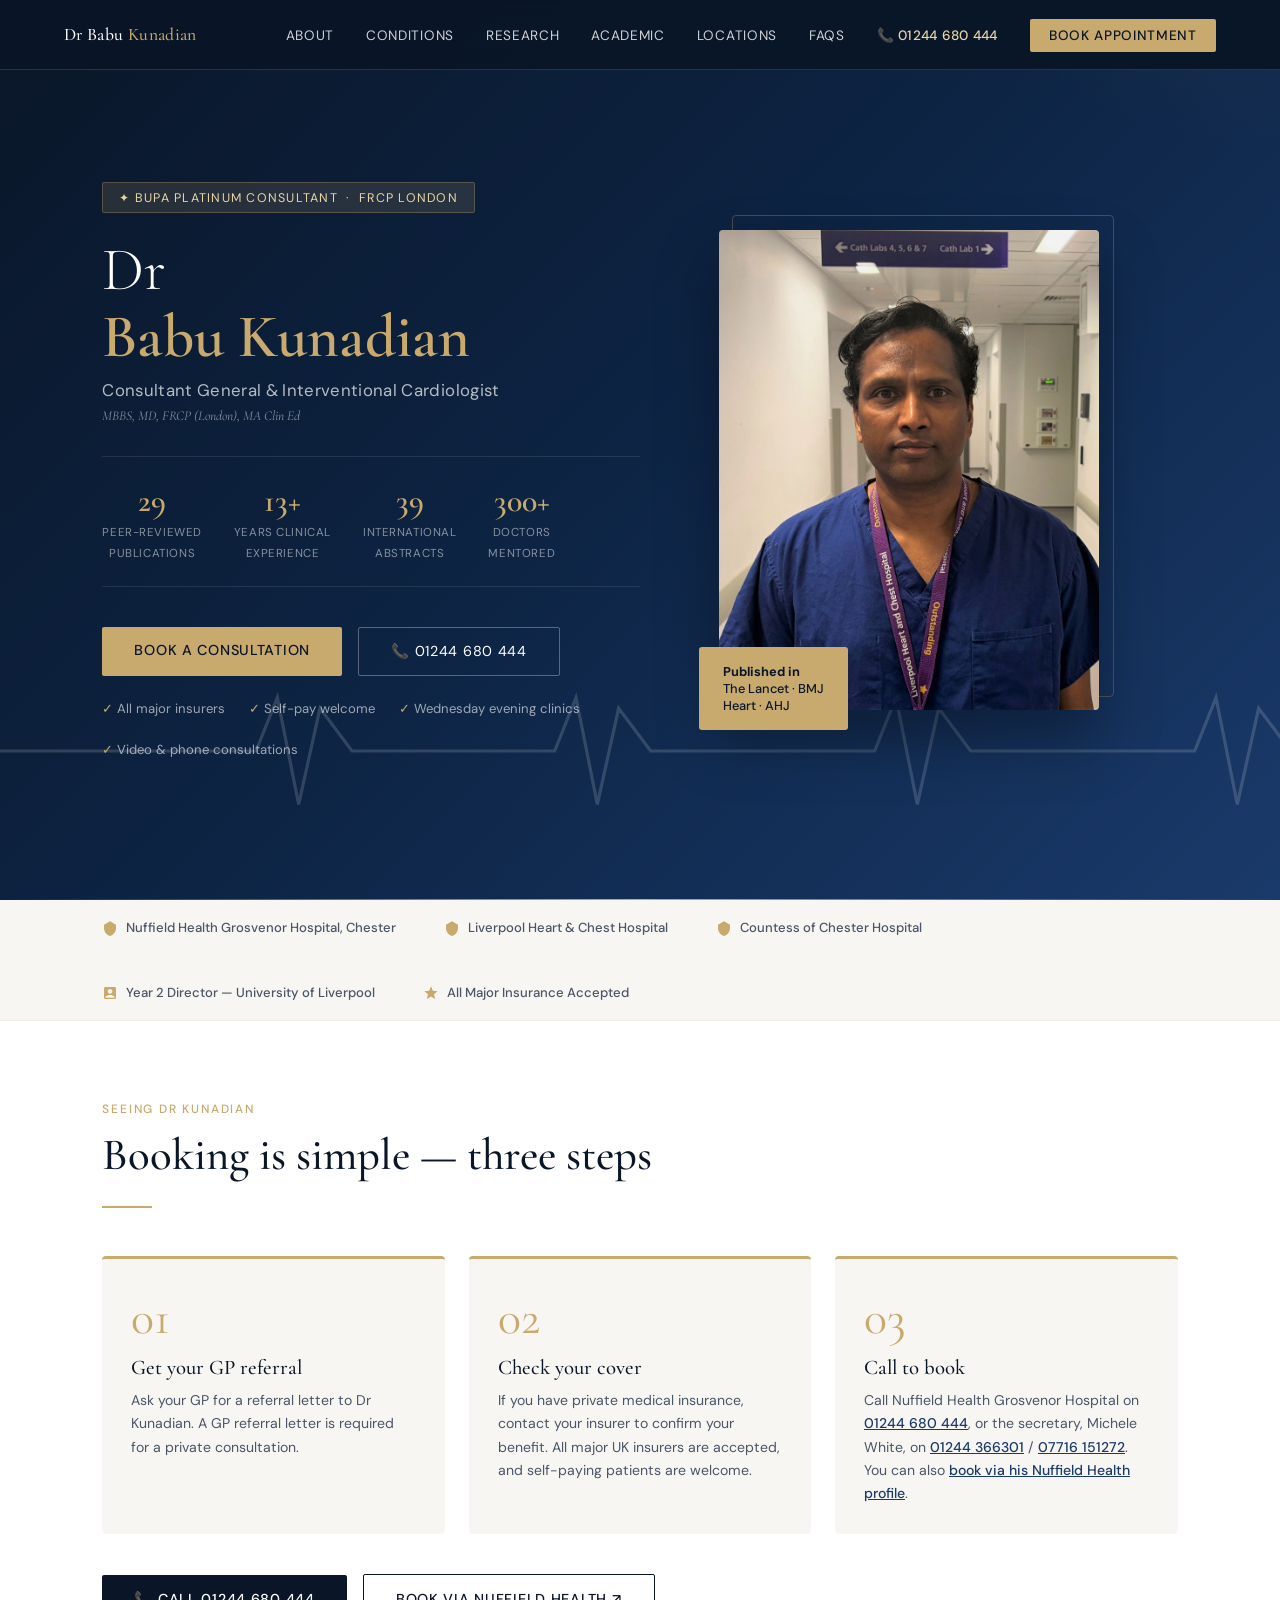
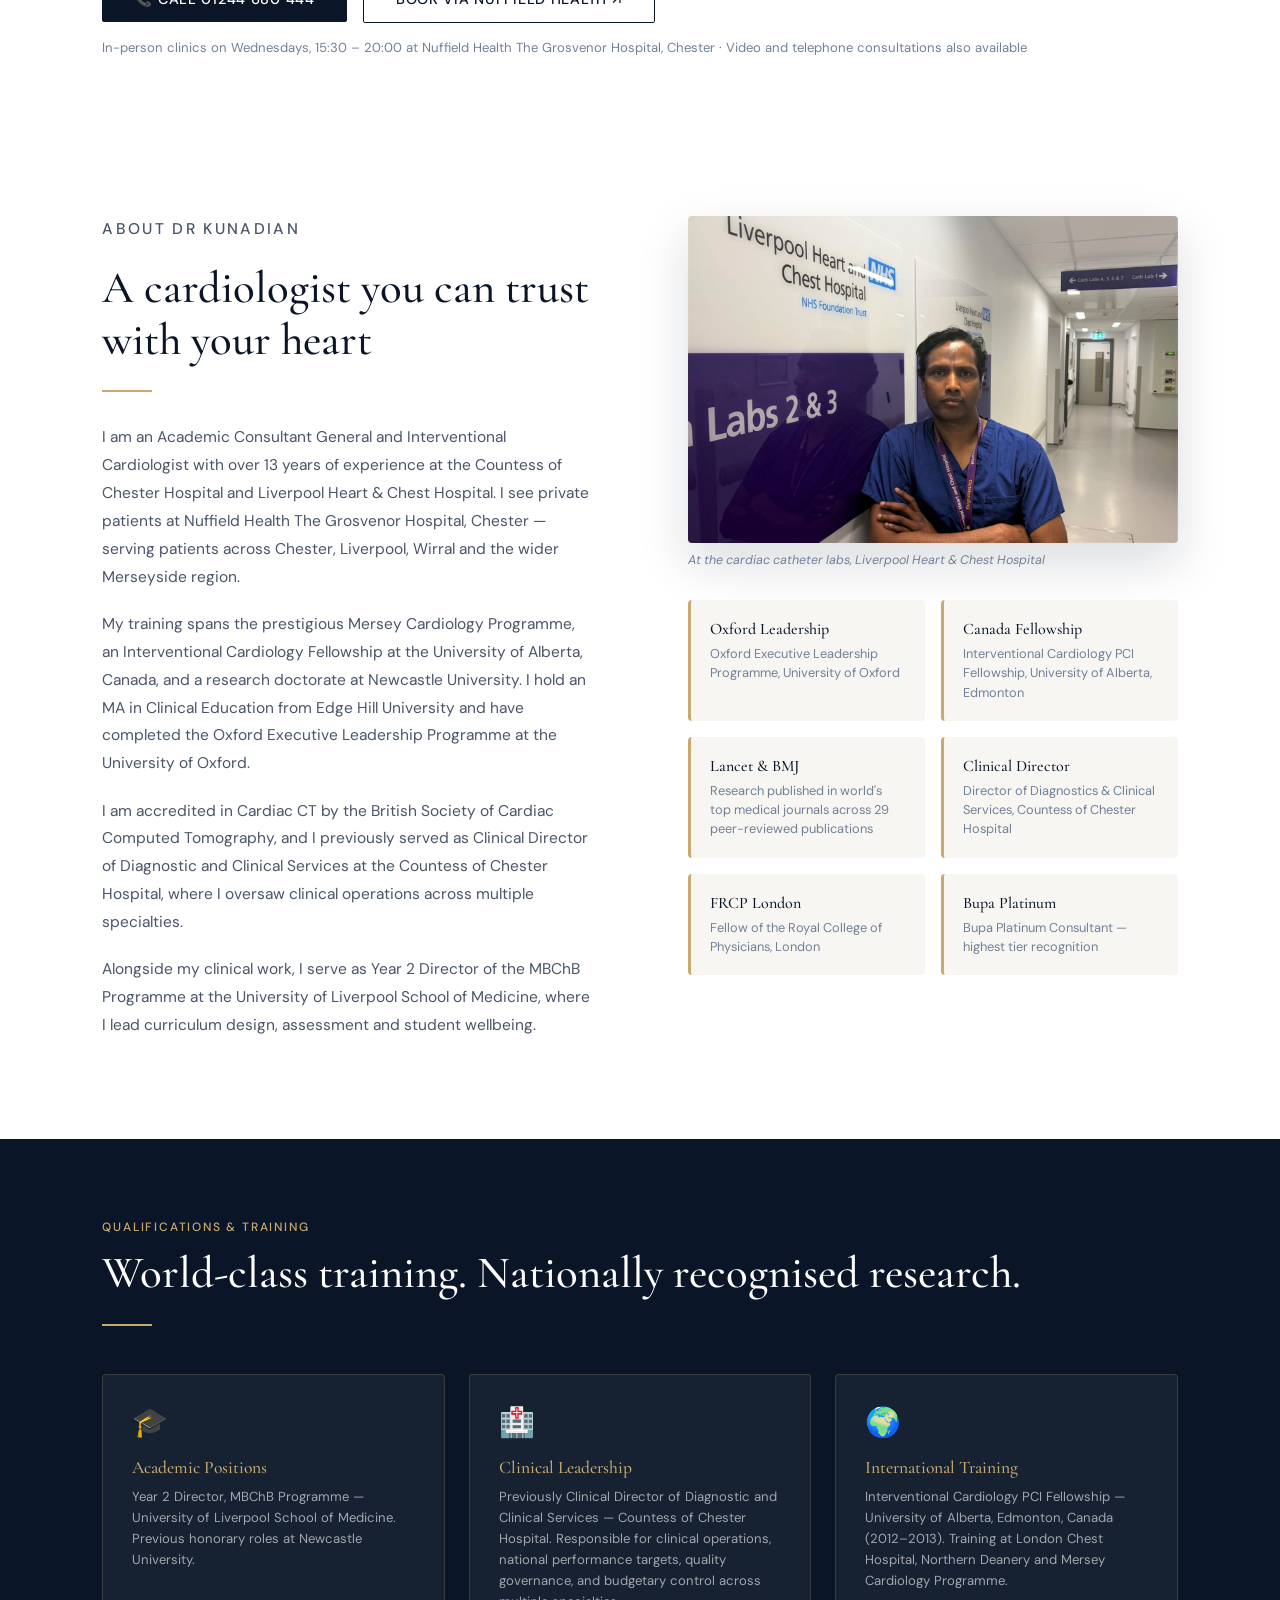
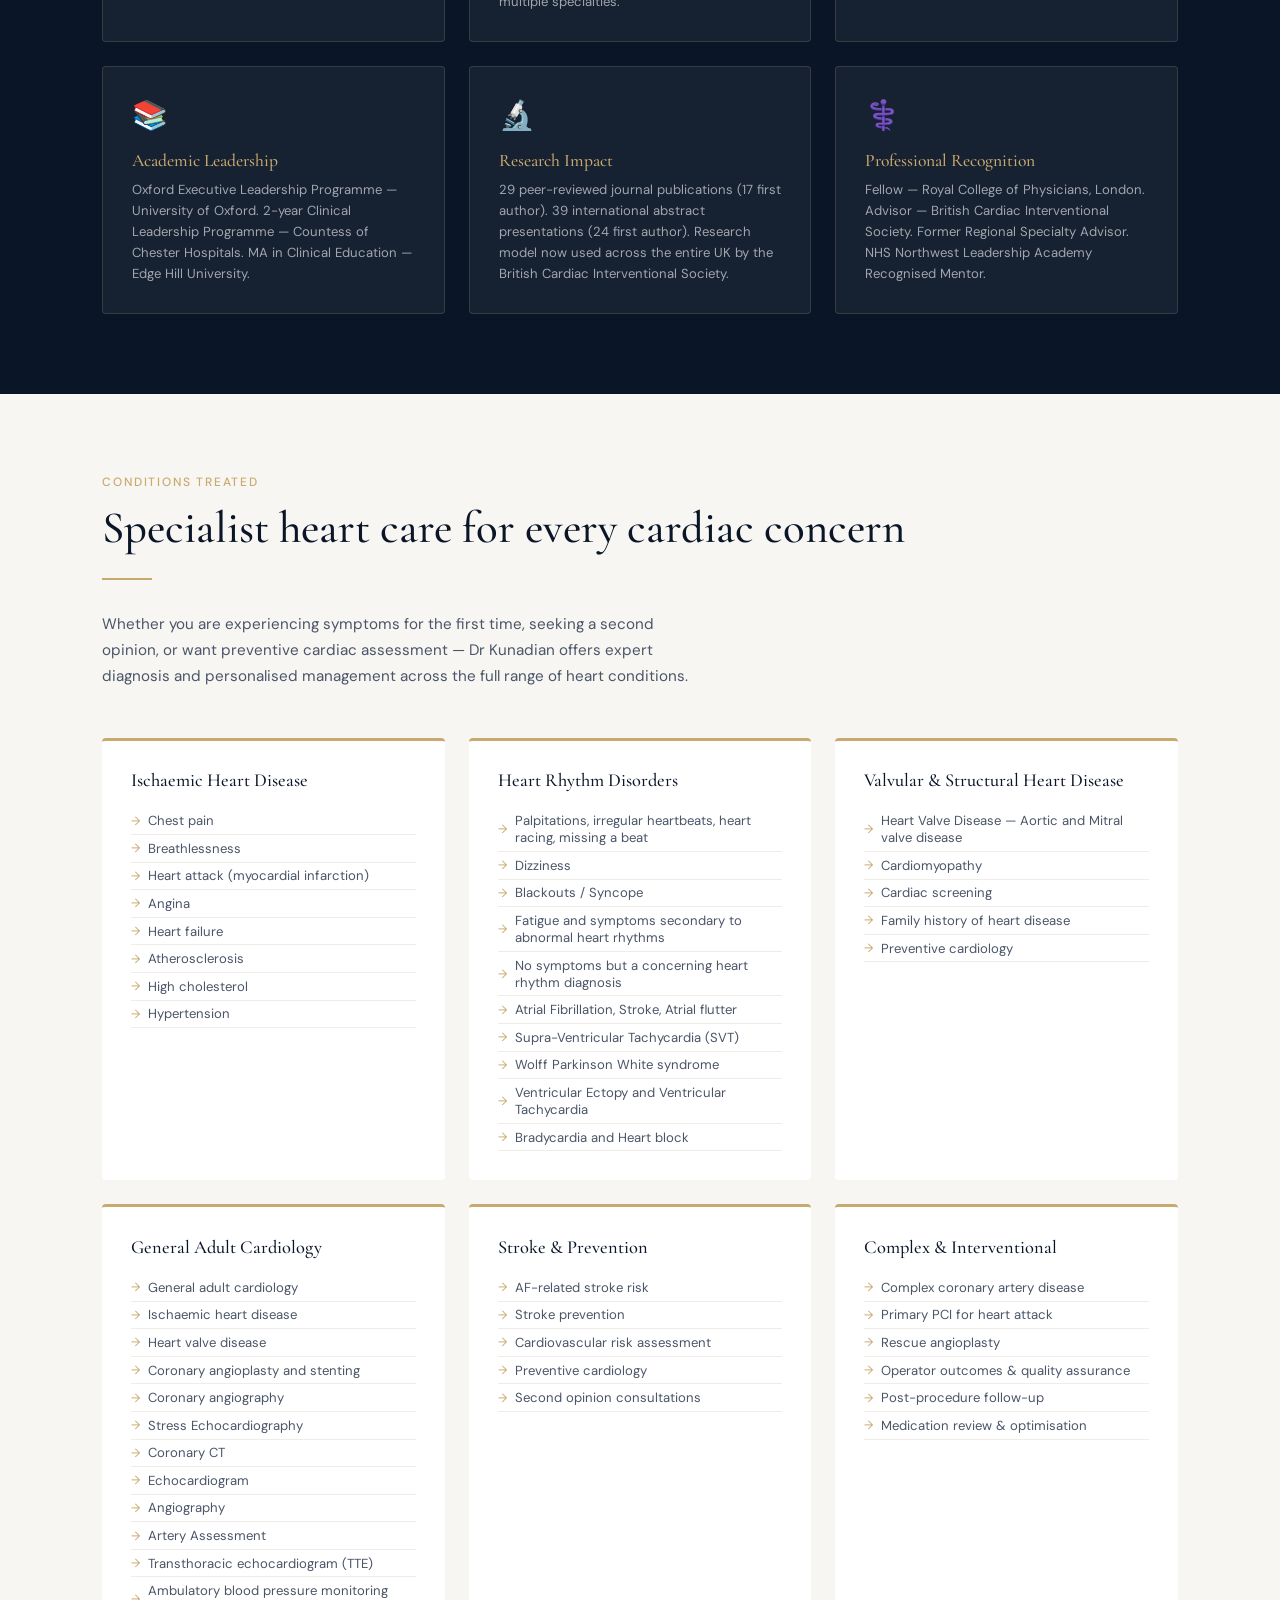
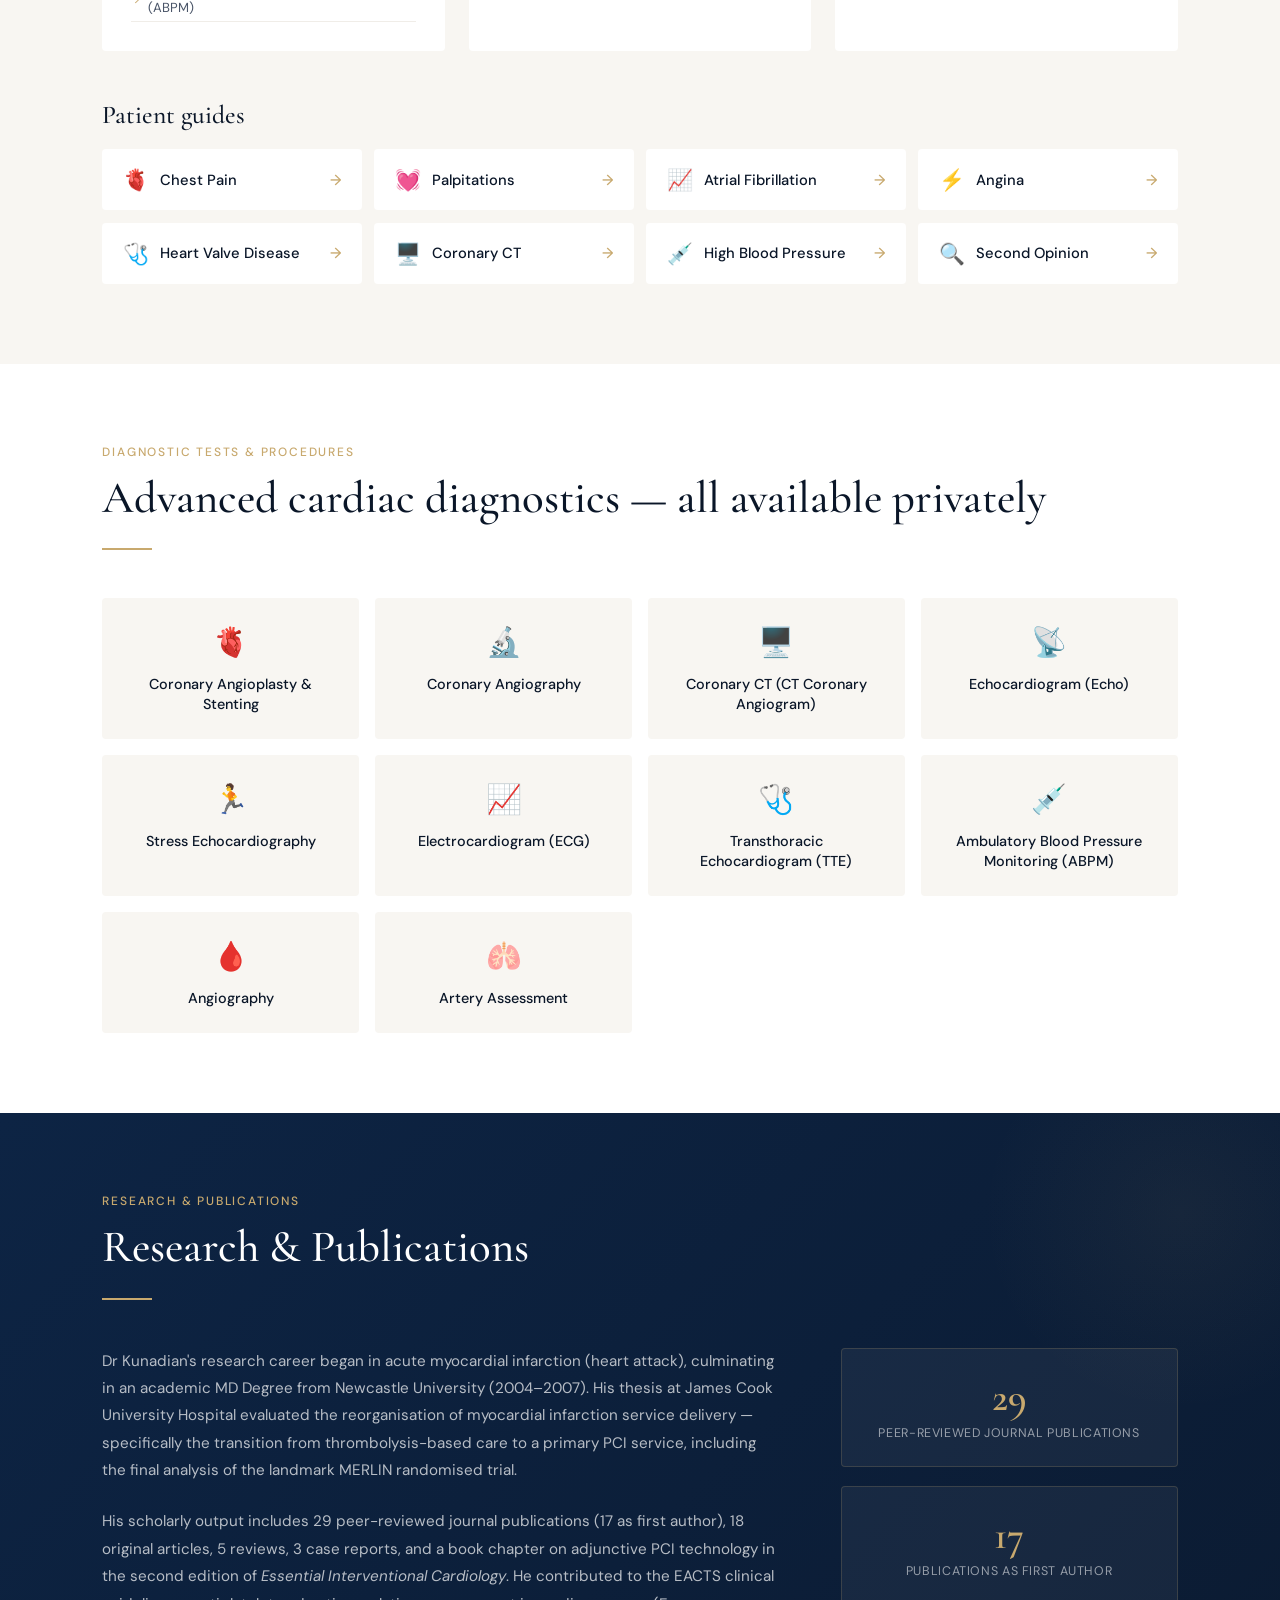
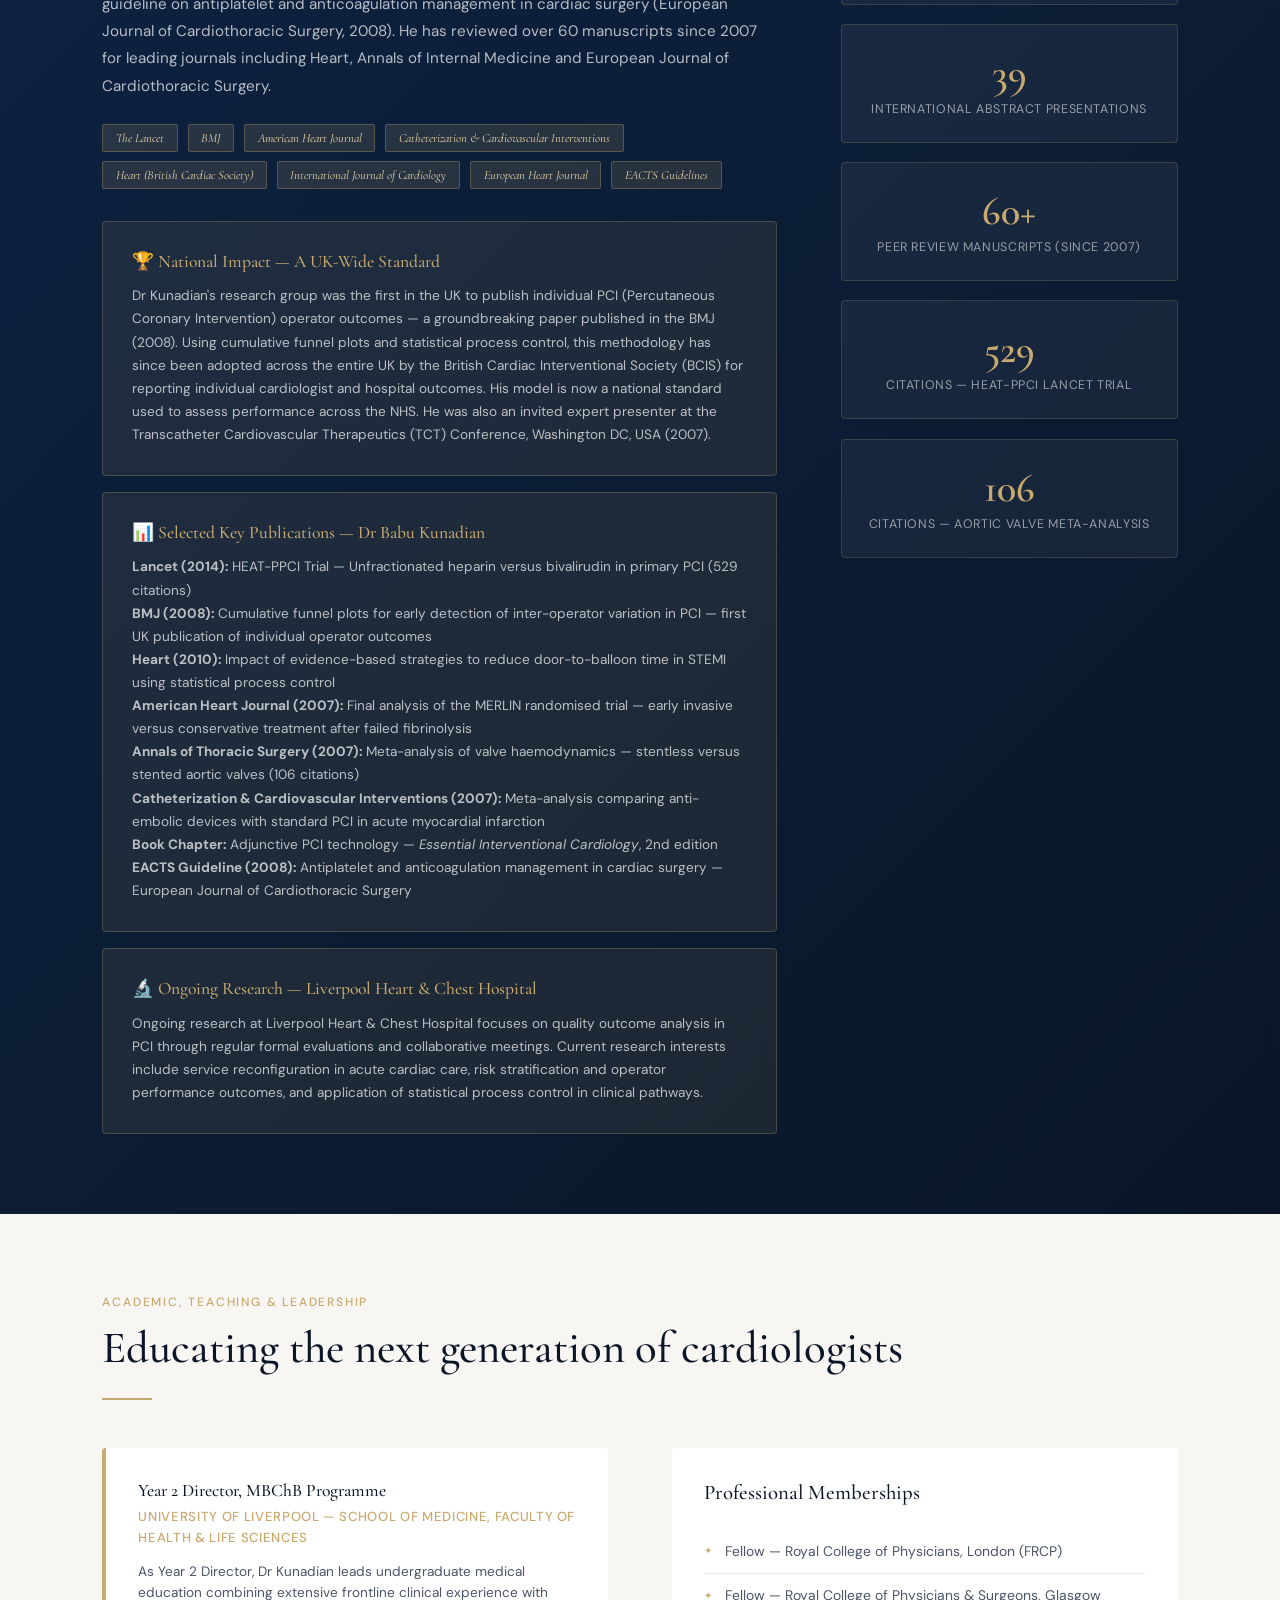
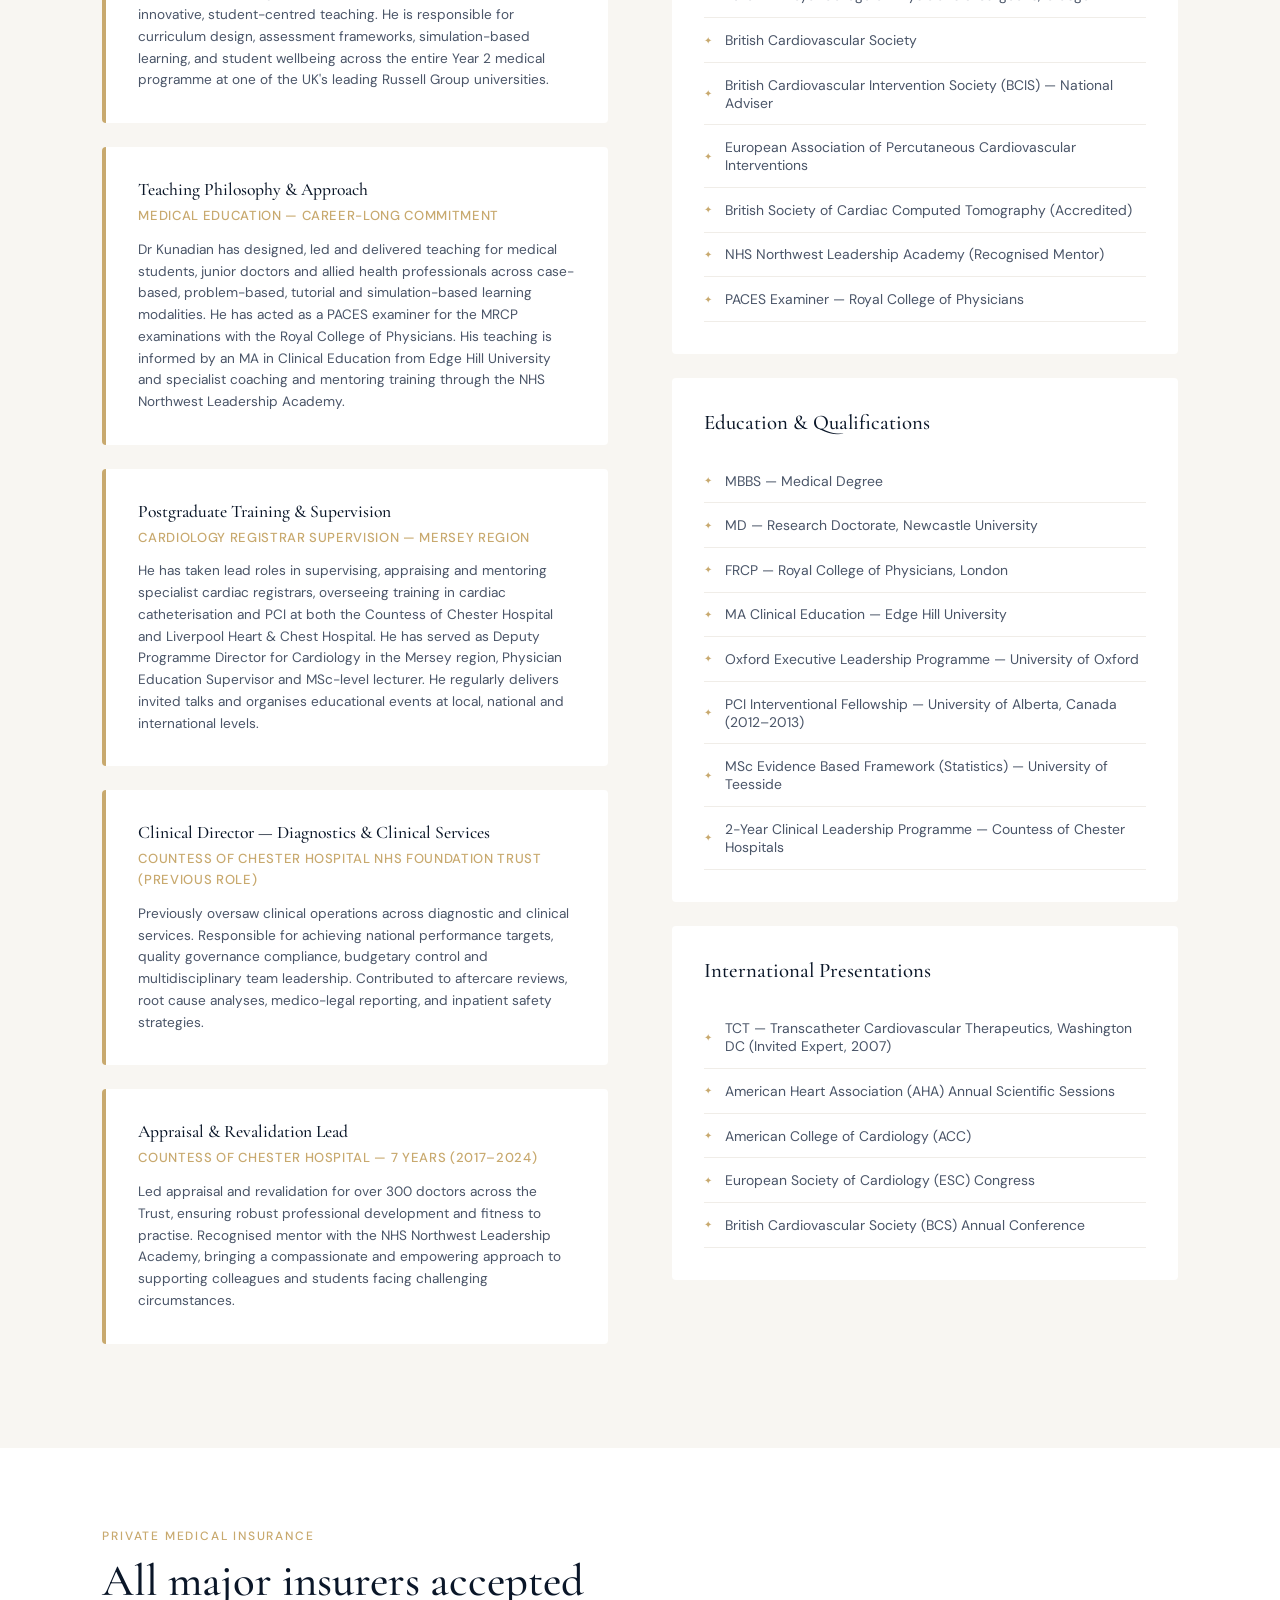
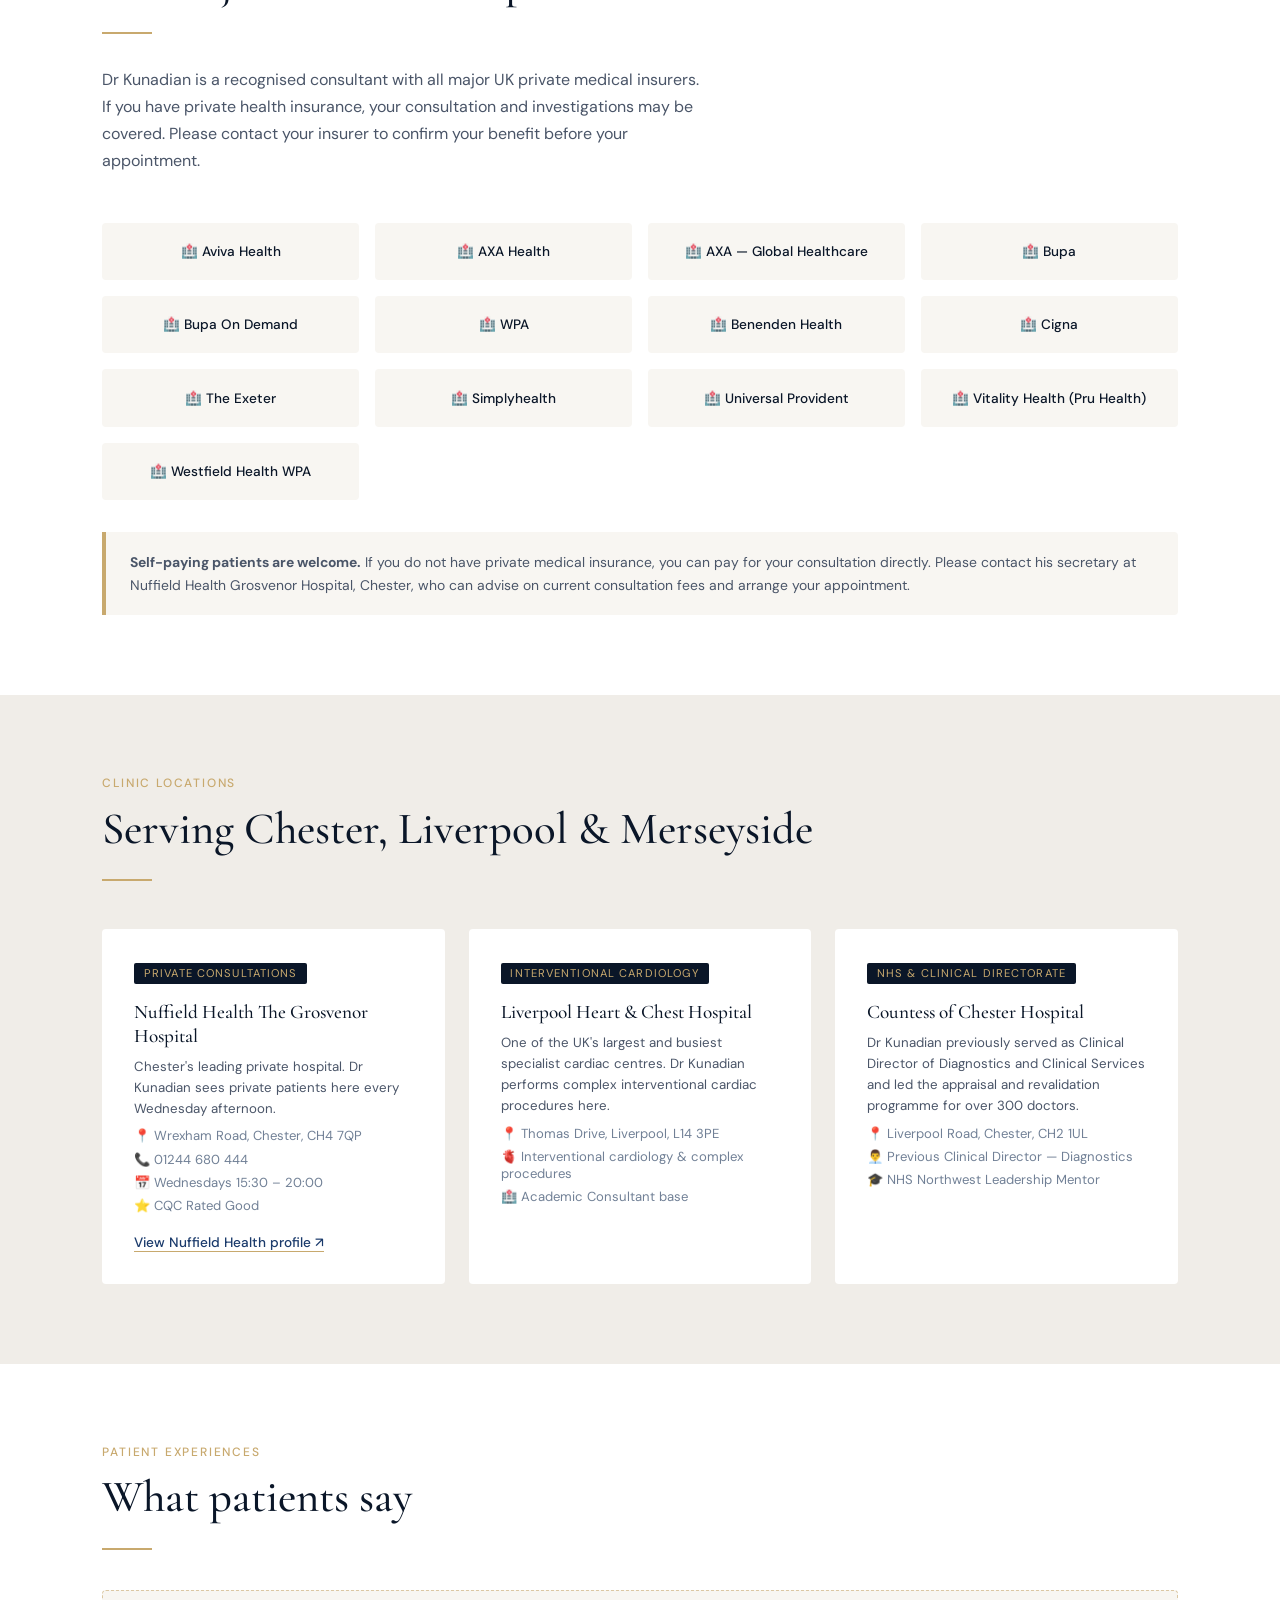
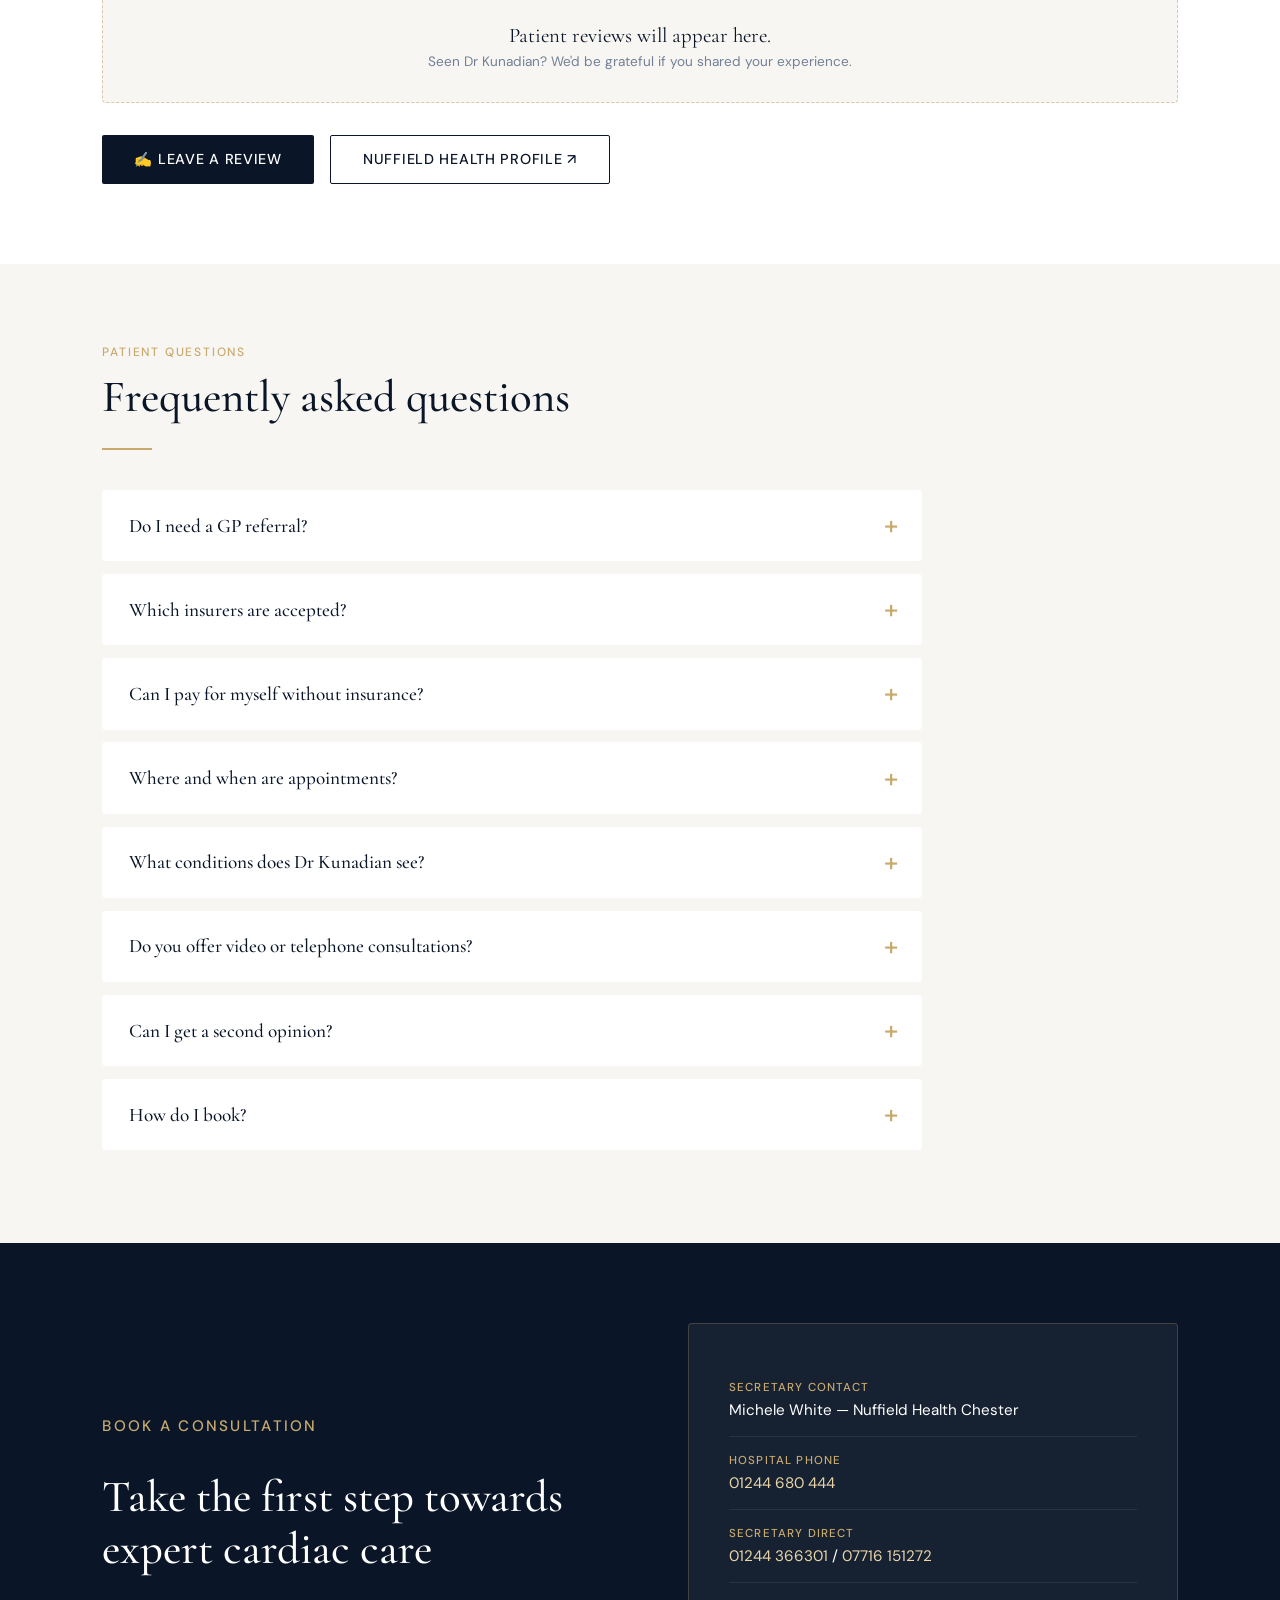
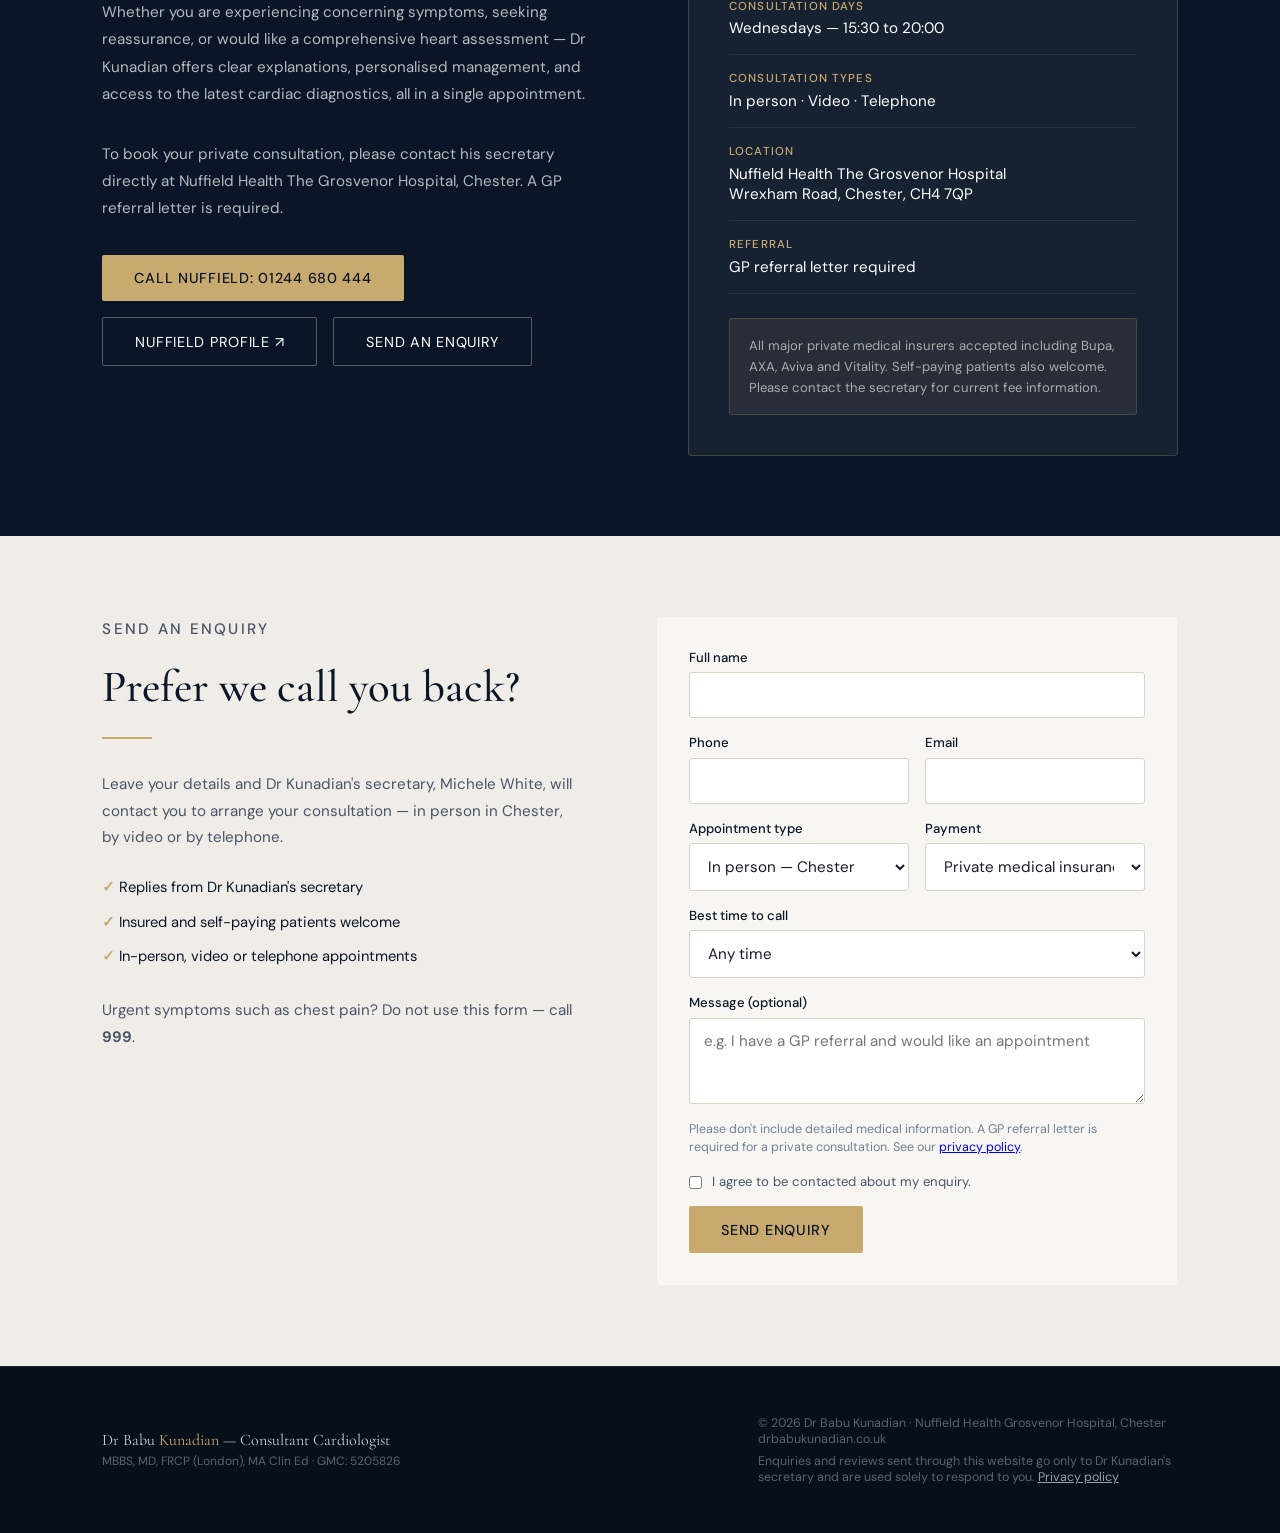
==== commit 18d0e7d6: "Add files via upload" ====
--- a/index.html
+++ b/index.html
@@ -8,11 +8,14 @@
 <meta name="description" content="Dr Babu Kunadian — Consultant General & Interventional Cardiologist. Private consultations at Nuffield Health Grosvenor Hospital, Chester. Chest pain, palpitations, angina, heart rhythm and valve disease. All major insurers accepted. Call 01244 680 444.">
 <meta name="keywords" content="private cardiologist Chester, cardiologist Liverpool, cardiologist Wirral, Merseyside cardiologist, chest pain specialist, palpitations, angina, atrial fibrillation, coronary CT, echocardiogram, Nuffield Health Grosvenor Hospital">
 <meta name="robots" content="index, follow">
+<link rel="canonical" href="https://drbabukunadian.co.uk/">
 <meta name="theme-color" content="#0a1628">
 <meta property="og:type" content="website">
 <meta property="og:title" content="Dr Babu Kunadian | Private Cardiologist, Chester & Liverpool">
 <meta property="og:description" content="Consultant General & Interventional Cardiologist. Private consultations at Nuffield Health Grosvenor Hospital, Chester. All major insurers accepted.">
 <meta property="og:locale" content="en_GB">
+<meta property="og:url" content="https://drbabukunadian.co.uk/">
+<meta property="og:image" content="https://drbabukunadian.co.uk/babu-lhch.jpg">
 <meta name="twitter:card" content="summary">
 <link rel="icon" href="data:image/svg+xml,%3Csvg xmlns='http://www.w3.org/2000/svg' viewBox='0 0 100 100'%3E%3Crect width='100' height='100' rx='18' fill='%230a1628'/%3E%3Ctext x='50' y='66' font-size='46' text-anchor='middle' fill='%23c8a96e' font-family='Georgia,serif'%3EBK%3C/text%3E%3C/svg%3E">
 <script type="application/ld+json">
@@ -20,6 +23,8 @@
   "@context": "https://schema.org",
   "@type": "Physician",
   "name": "Dr Babu Kunadian",
+  "url": "https://drbabukunadian.co.uk/",
+  "image": "https://drbabukunadian.co.uk/babu-portrait.jpg",
   "description": "Consultant General and Interventional Cardiologist serving Chester, Liverpool, Wirral and Merseyside.",
   "medicalSpecialty": "Cardiovascular",
   "sameAs": ["https://www.nuffieldhealth.com/consultants/dr-babu-kunadian"],
@@ -1252,6 +1257,17 @@
 
   [hidden] { display: none !important; }
 
+  /* Patient guide links */
+  .guides { margin-top: 3rem; display: grid; grid-template-columns: repeat(4, 1fr); gap: 0.8rem; }
+  .guides h3 { grid-column: 1 / -1; font-size: 1.6rem; color: var(--navy); margin-bottom: 0.4rem; }
+  .guide-link { display: flex; align-items: center; gap: 0.7rem; background: var(--white); padding: 1rem 1.2rem; border-radius: 4px;
+    text-decoration: none; color: var(--navy); font-weight: 500; font-size: 0.92rem; border: 1px solid transparent; transition: all 0.3s; }
+  .guide-link span { font-size: 1.3rem; }
+  .guide-link em { margin-left: auto; color: var(--accent); font-style: normal; transition: transform 0.3s; }
+  .guide-link:hover { border-color: var(--accent); transform: translateY(-2px); box-shadow: 0 10px 25px rgba(0,0,0,0.06); }
+  .guide-link:hover em { transform: translateX(4px); }
+
+
   /* About photo */
   .about-photo { margin: 0 0 1.5rem; }
   .about-photo img { width: 100%; height: auto; display: block; border-radius: 4px; box-shadow: 0 20px 50px rgba(10,22,40,0.15); }
@@ -1321,6 +1337,7 @@
     .hero-photo-frame::before { top: -10px; right: -10px; }
     .hero-credentials { display: none; }
     .reviews-grid { grid-template-columns: 1fr; }
+    .guides { grid-template-columns: 1fr 1fr; }
     .enquire-section { grid-template-columns: 1fr; gap: 2rem; }
     .site-form { padding: 1.4rem; }
     .site-form .form-row { grid-template-columns: 1fr; }
@@ -1657,6 +1674,18 @@
         <li>Medication review & optimisation</li>
       </ul>
     </div>
+  </div>
+
+  <div class="guides">
+    <h3>Patient guides</h3>
+    <a class="guide-link" href="chest-pain.html"><span>🫀</span>Chest Pain<em>→</em></a>
+    <a class="guide-link" href="palpitations.html"><span>💓</span>Palpitations<em>→</em></a>
+    <a class="guide-link" href="atrial-fibrillation.html"><span>📈</span>Atrial Fibrillation<em>→</em></a>
+    <a class="guide-link" href="angina.html"><span>⚡</span>Angina<em>→</em></a>
+    <a class="guide-link" href="heart-valve-disease.html"><span>🩺</span>Heart Valve Disease<em>→</em></a>
+    <a class="guide-link" href="coronary-ct.html"><span>🖥️</span>Coronary CT<em>→</em></a>
+    <a class="guide-link" href="high-blood-pressure.html"><span>💉</span>High Blood Pressure<em>→</em></a>
+    <a class="guide-link" href="second-opinion.html"><span>🔍</span>Second Opinion<em>→</em></a>
   </div>
 </section>
 
@@ -2118,7 +2147,7 @@
         </select>
       </label>
       <label>Message (optional)<textarea name="Message" rows="3" maxlength="600" placeholder="e.g. I have a GP referral and would like an appointment"></textarea></label>
-      <p class="form-note">Please don't include detailed medical information. A GP referral letter is required for a private consultation.</p>
+      <p class="form-note">Please don't include detailed medical information. A GP referral letter is required for a private consultation. See our <a href="privacy.html">privacy policy</a>.</p>
       <label class="check"><input type="checkbox" name="Consent to contact" value="Yes" required> I agree to be contacted about my enquiry.</label>
       <button type="submit" class="btn-primary">Send enquiry</button>
     </form>
@@ -2141,7 +2170,7 @@
   <div class="footer-right">
     © 2026 Dr Babu Kunadian · Nuffield Health Grosvenor Hospital, Chester<br>
     drbabukunadian.co.uk<br>
-    <span class="footer-privacy">Enquiries and reviews sent through this website go only to Dr Kunadian's secretary and are used solely to respond to you.</span>
+    <span class="footer-privacy">Enquiries and reviews sent through this website go only to Dr Kunadian's secretary and are used solely to respond to you. <a href="privacy.html" style="color:rgba(255,255,255,0.6)">Privacy policy</a></span>
   </div>
 </footer>
 
